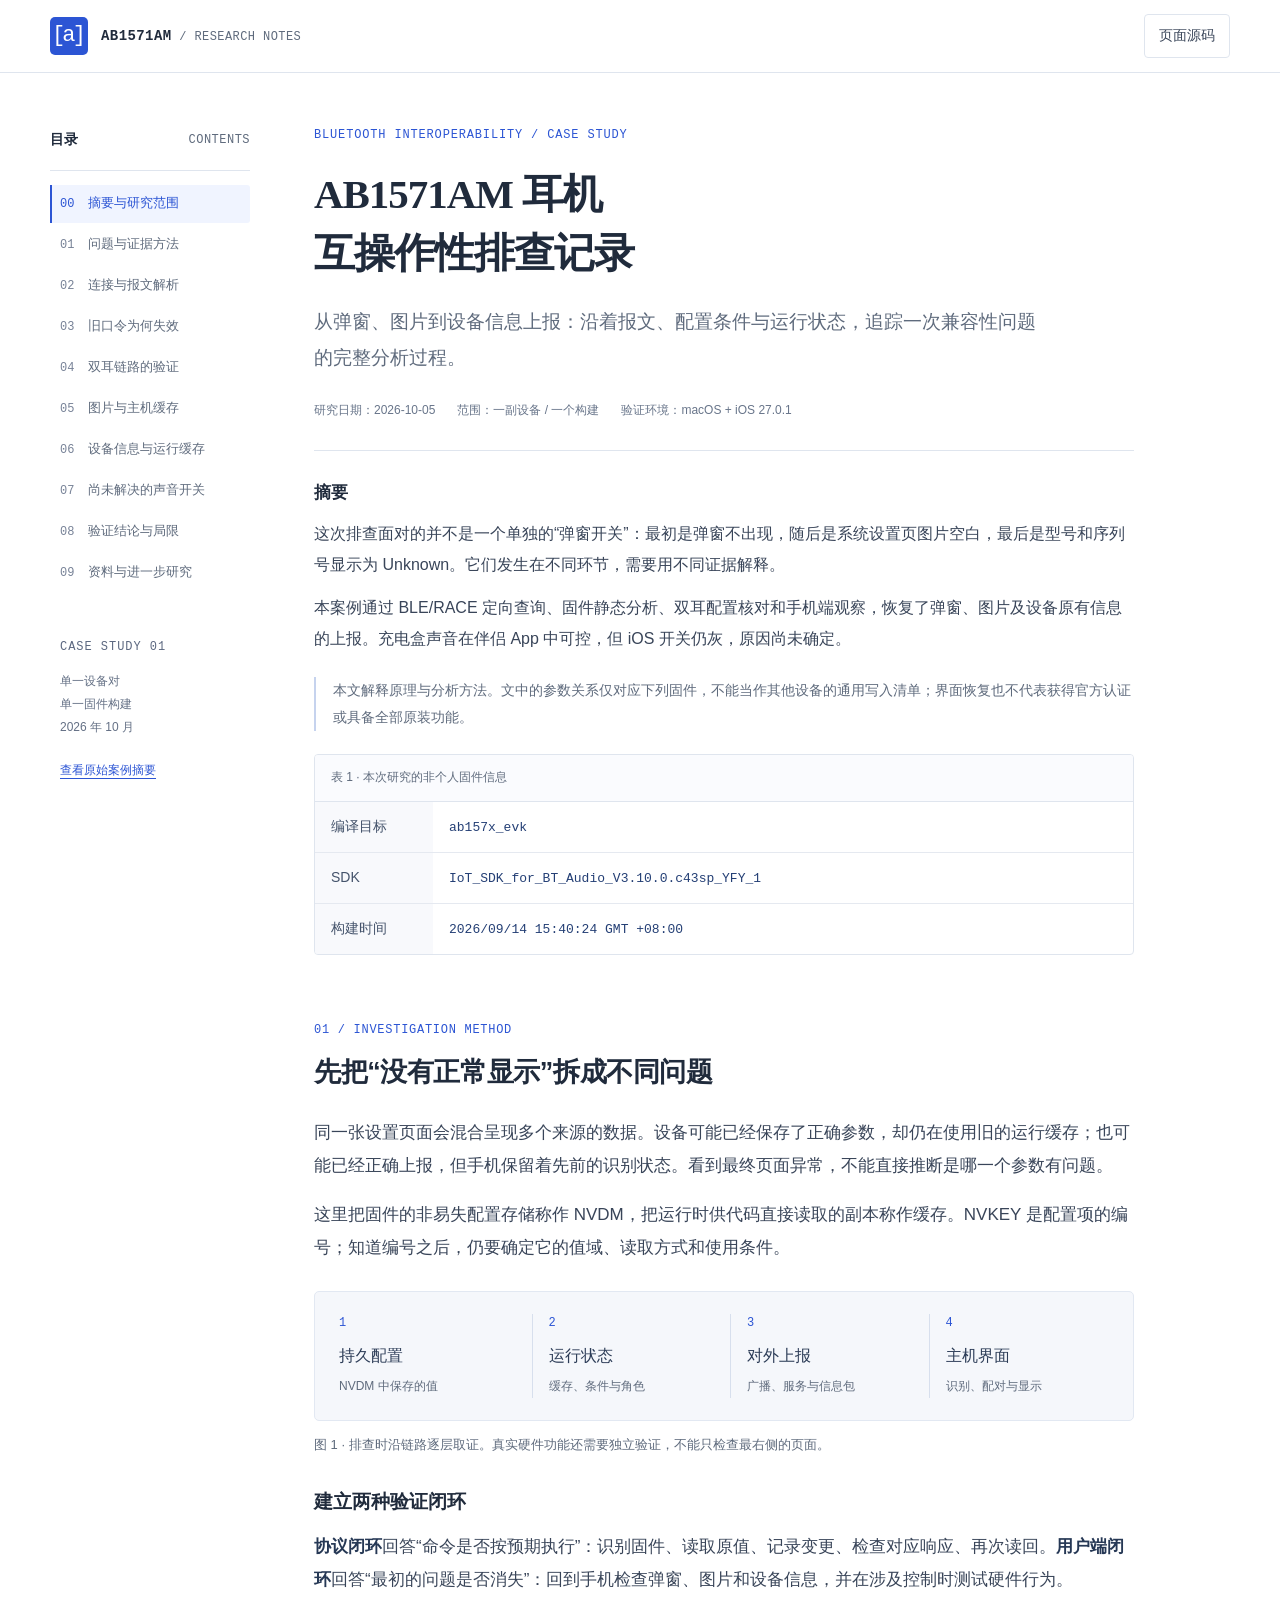
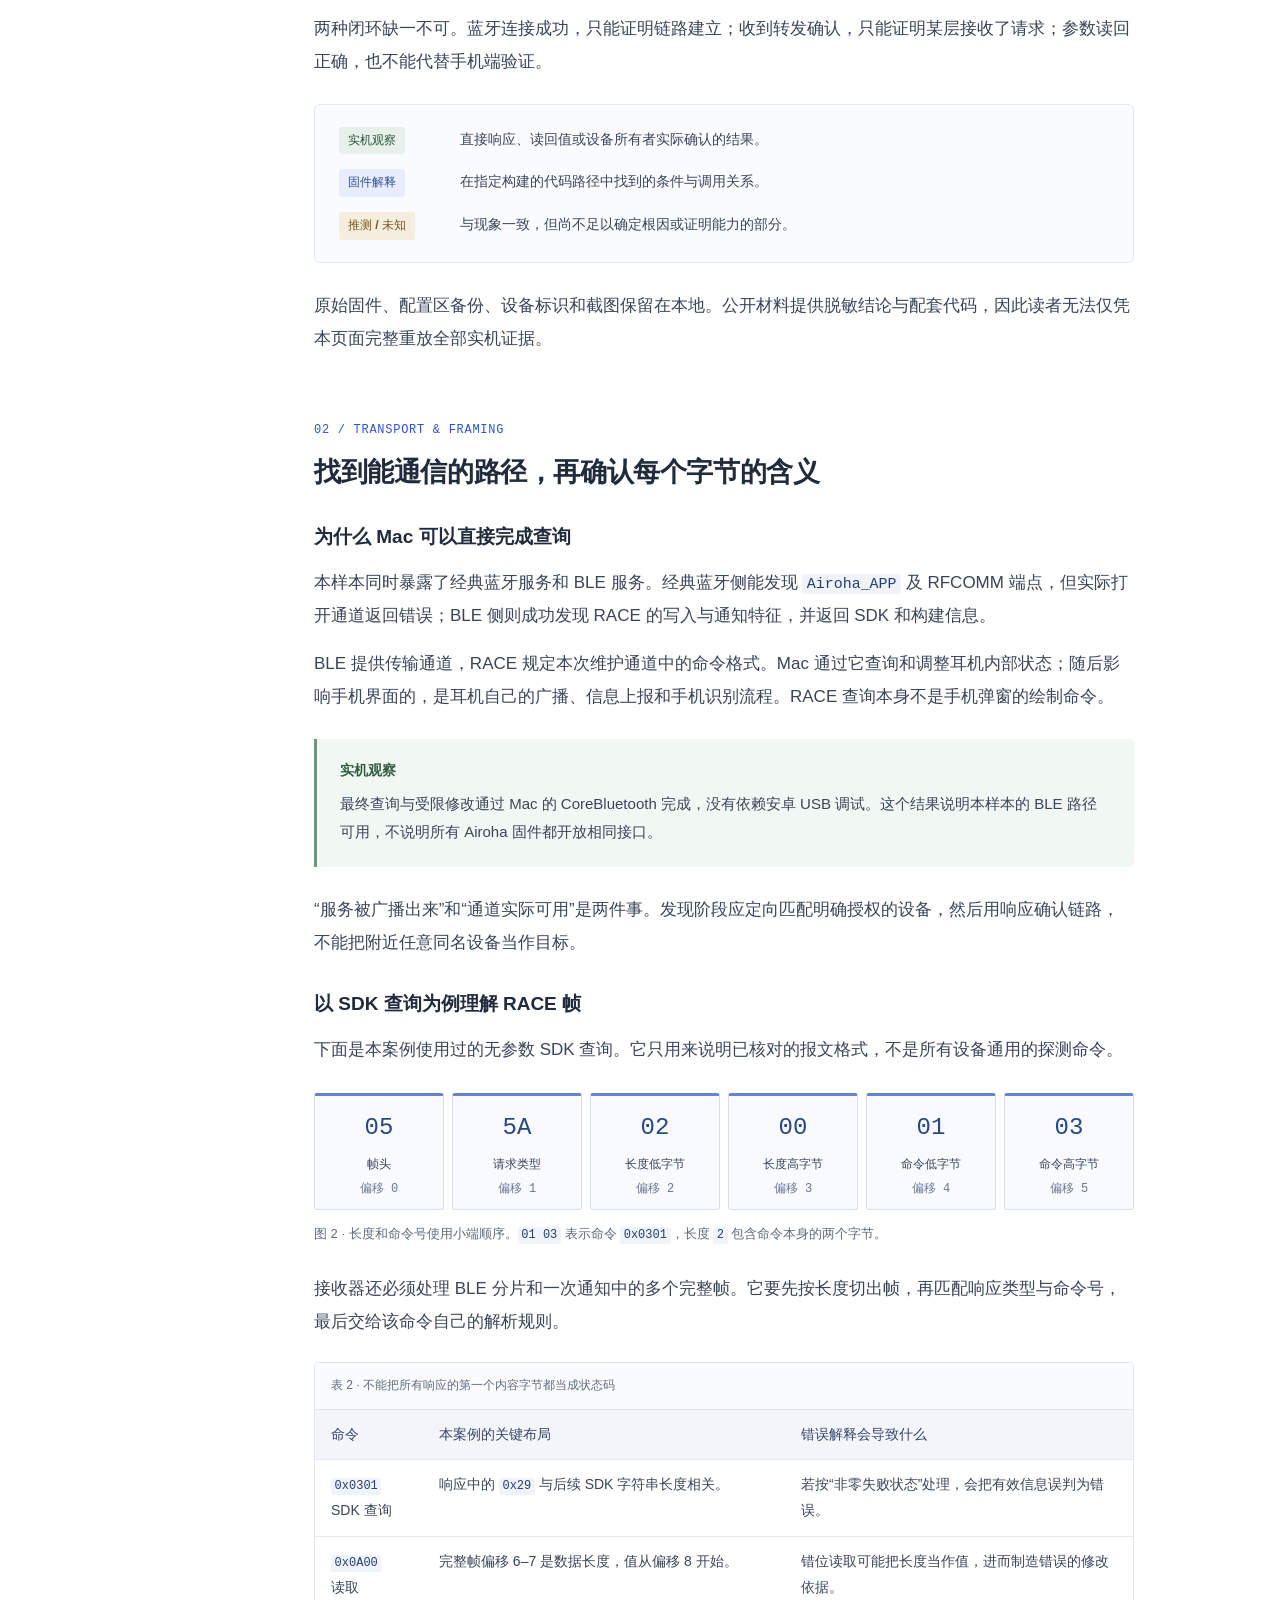
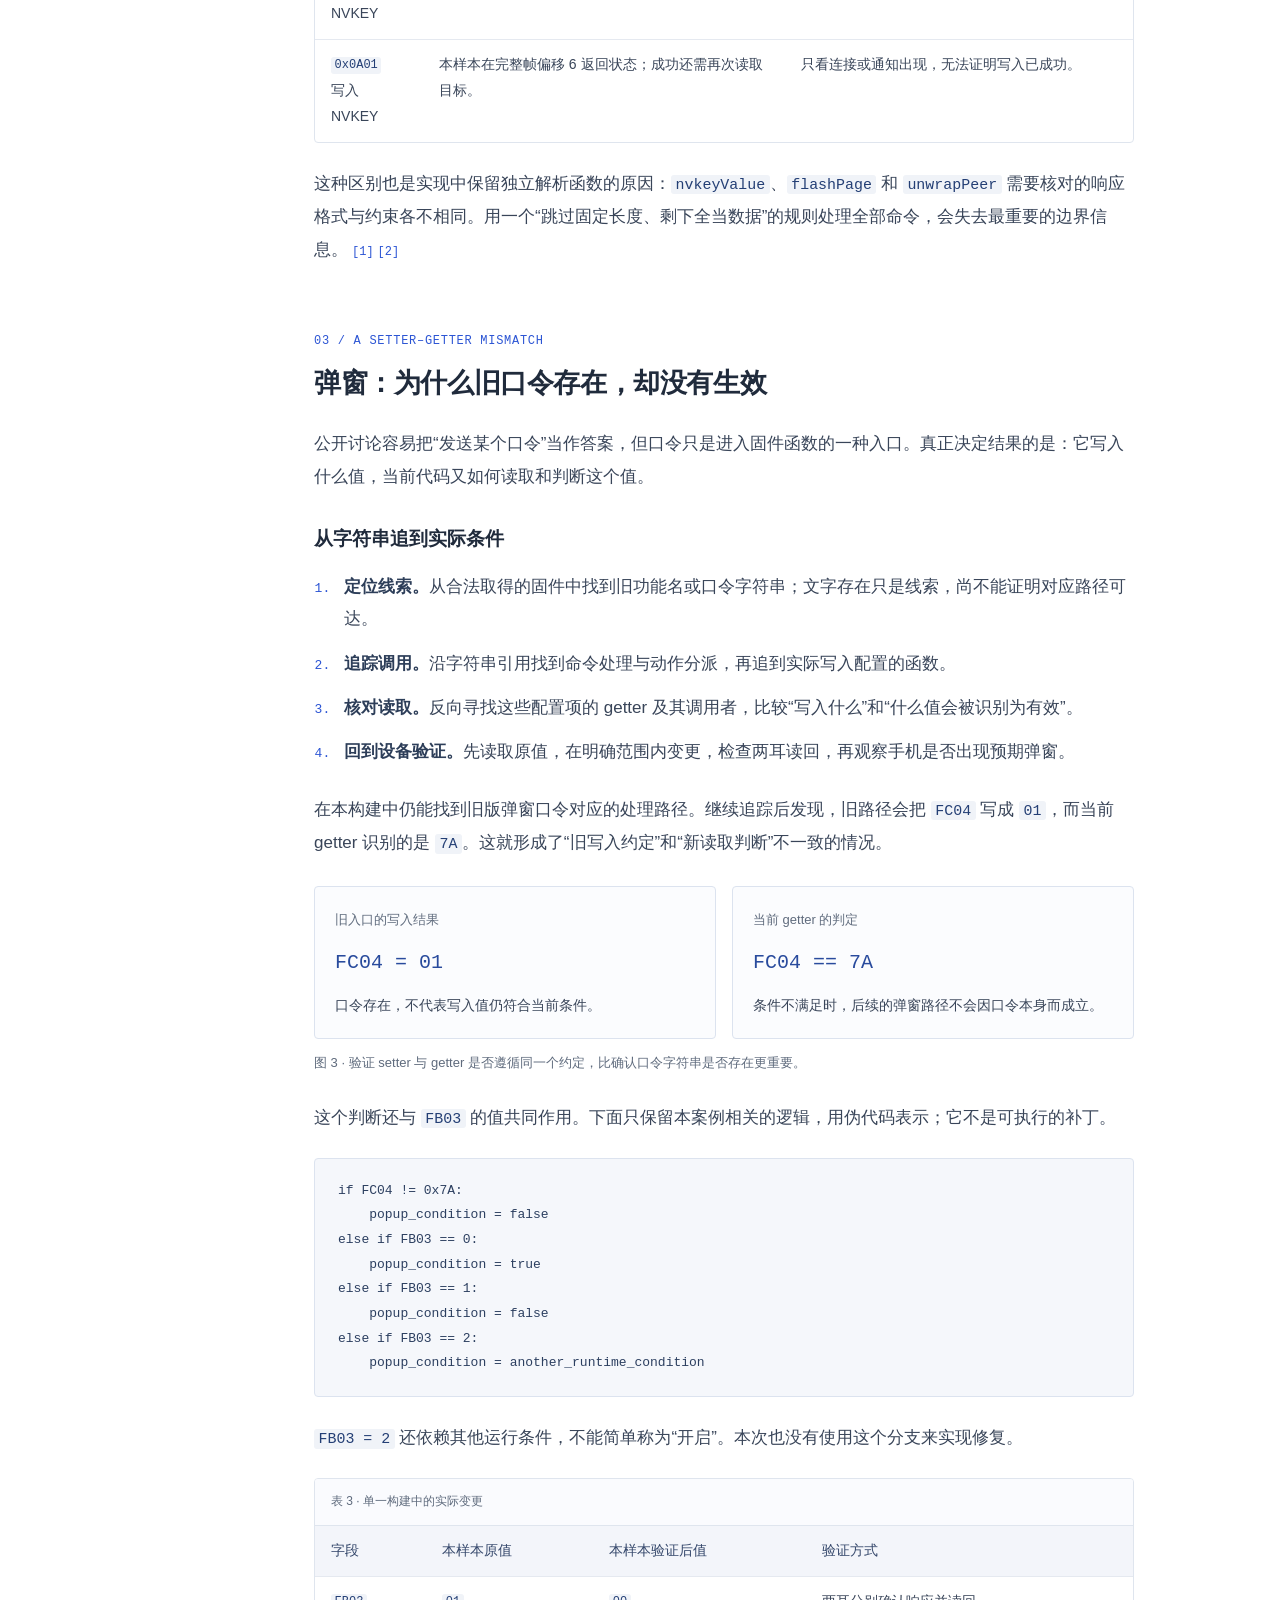
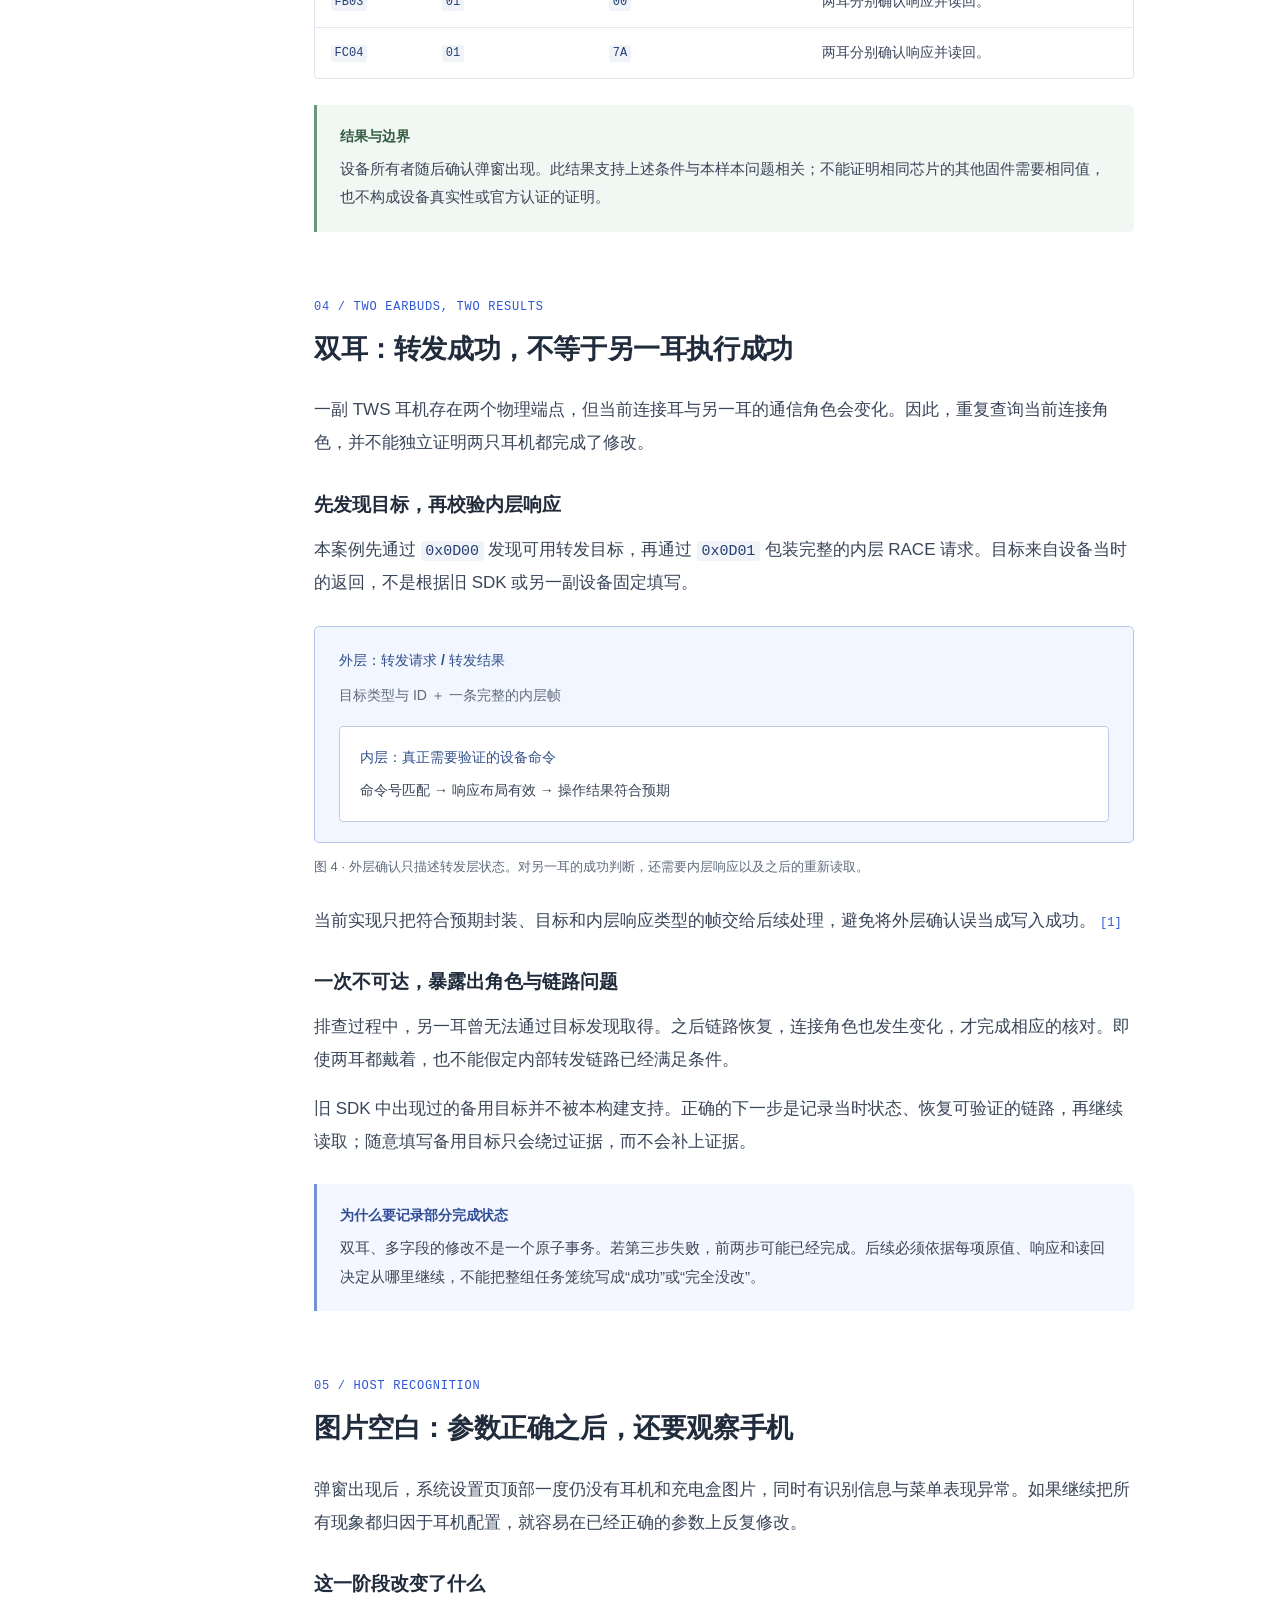
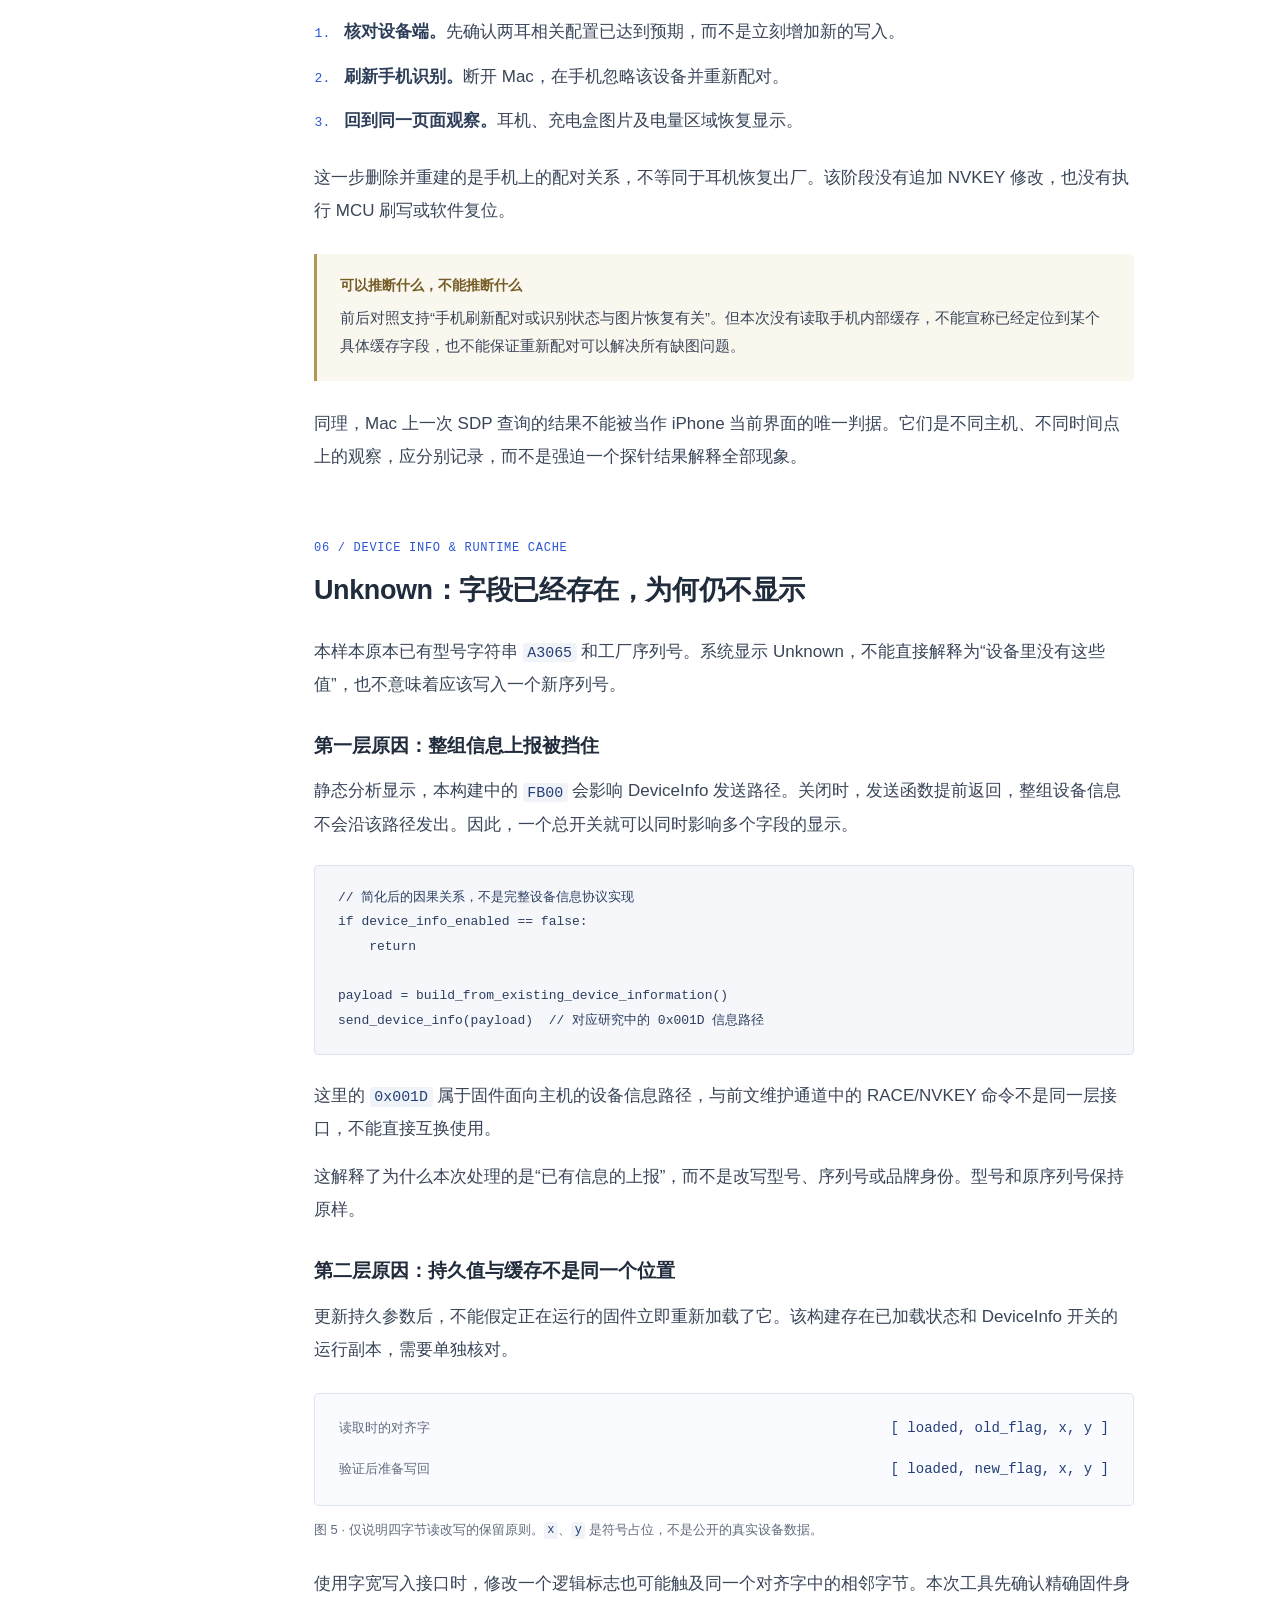
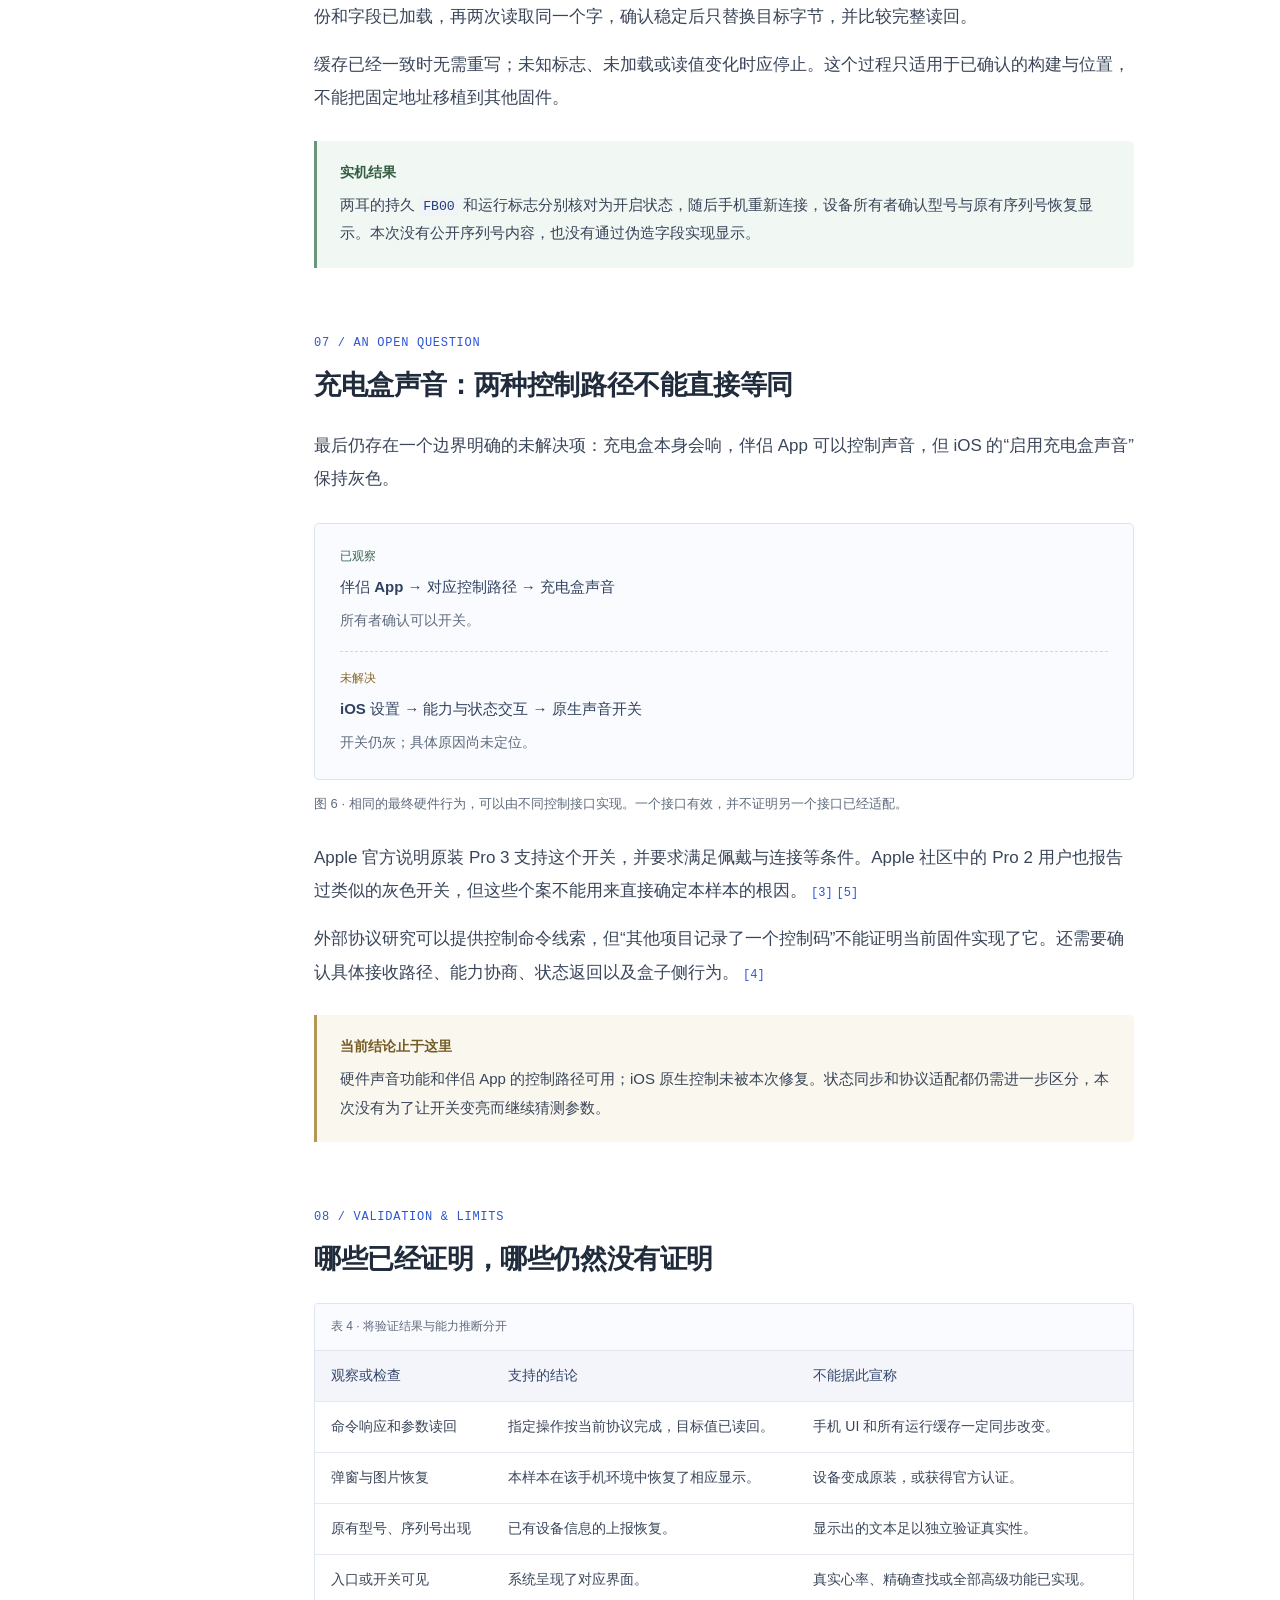
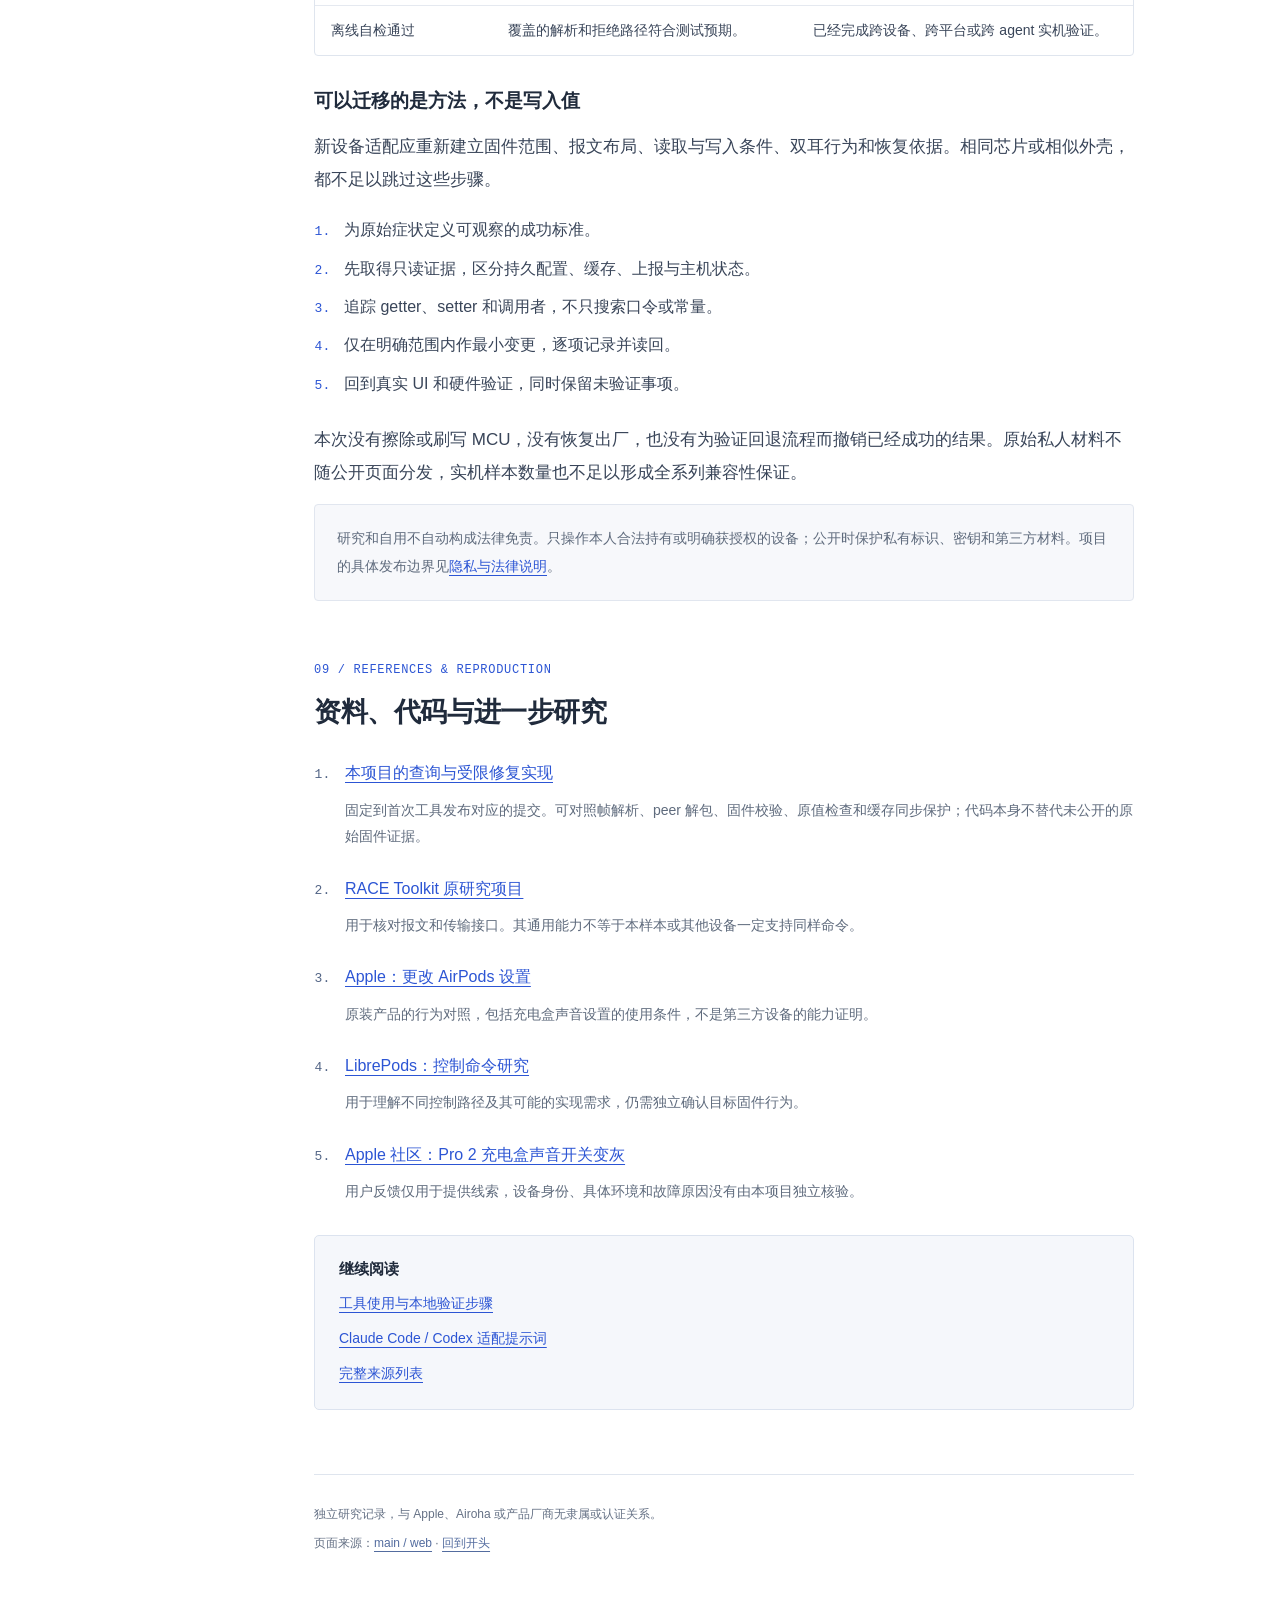
==== web/index.html @ fea67327 "chore: consolidate Pages in main web directory" ====
<!doctype html>
<html lang="zh-CN">
<head>
  <meta charset="utf-8">
  <meta name="viewport" content="width=device-width, initial-scale=1">
  <meta name="theme-color" content="#ffffff">
  <meta name="description" content="AB1571AM 耳机互操作性排查记录：从 RACE 报文、配置条件和双耳转发，分析弹窗、图片与设备信息上报的因果关系。">
  <meta http-equiv="Content-Security-Policy" content="default-src 'self'; script-src 'self'; style-src 'self'; img-src 'self' data:; font-src 'self'; object-src 'none'; base-uri 'self'; form-action 'none'">
  <meta property="og:type" content="article">
  <meta property="og:title" content="AB1571AM 耳机互操作性排查记录">
  <meta property="og:description" content="一份以证据为中心的技术长文：问题如何拆分、假设如何验证，以及哪些结论仍然未知。">
  <meta property="og:url" content="https://jacksonsy.github.io/ab1571am-earbud-tools/">
  <link rel="canonical" href="https://jacksonsy.github.io/ab1571am-earbud-tools/">
  <link rel="icon" type="image/svg+xml" href="data:image/svg+xml,%3Csvg xmlns='http://www.w3.org/2000/svg' viewBox='0 0 64 64'%3E%3Crect width='64' height='64' rx='12' fill='%232c55d4'/%3E%3Cpath d='M23 17H15v30h8m18-30h8v30h-8M28 38l4-14 4 14m-7-5h6' fill='none' stroke='white' stroke-width='4' stroke-linecap='round'/%3E%3C/svg%3E">
  <link rel="stylesheet" href="site.css?v=main-web-1">
  <script src="site.js?v=main-web-1" defer></script>
  <title>AB1571AM · 耳机互操作性排查记录</title>
</head>
<body>
<a class="skip-link" href="#article">跳到正文</a>
<header class="masthead">
  <div class="page-shell masthead-inner">
    <a class="wordmark" href="#abstract"><span class="mark" aria-hidden="true">[a]</span><span>AB1571AM<span class="wordmark-note"> / RESEARCH NOTES</span></span></a>
    <a class="repository-link" href="https://github.com/JacksonsY/ab1571am-earbud-tools/tree/main/web">页面源码</a>
  </div>
  <div class="reading-progress" aria-hidden="true"><span id="reading-progress"></span></div>
</header>

<div class="page-shell document-layout">
  <aside class="sidebar" aria-label="文章目录">
    <div class="sidebar-inner">
      <div class="sidebar-heading">目录 <span>CONTENTS</span></div>
      <nav class="toc" aria-label="桌面文章目录">
        <a href="#abstract" aria-current="location"><span>00</span>摘要与研究范围</a>
        <a href="#method"><span>01</span>问题与证据方法</a>
        <a href="#transport"><span>02</span>连接与报文解析</a>
        <a href="#popup"><span>03</span>旧口令为何失效</a>
        <a href="#peer"><span>04</span>双耳链路的验证</a>
        <a href="#artwork"><span>05</span>图片与主机缓存</a>
        <a href="#device-info"><span>06</span>设备信息与运行缓存</a>
        <a href="#case-sound"><span>07</span>尚未解决的声音开关</a>
        <a href="#conclusions"><span>08</span>验证结论与局限</a>
        <a href="#references"><span>09</span>资料与进一步研究</a>
      </nav>
      <div class="sidebar-note"><span>CASE STUDY 01</span><p>单一设备对<br>单一固件构建<br>2026 年 10 月</p></div>
      <a class="sidebar-source" href="https://github.com/JacksonsY/ab1571am-earbud-tools/blob/main/docs/CASE_STUDY.md">查看原始案例摘要</a>
    </div>
  </aside>

  <main id="article" class="paper">
    <details class="mobile-contents">
      <summary>文章目录 <span>10 个章节</span></summary>
      <nav class="toc" aria-label="手机文章目录">
        <a href="#abstract"><span>00</span>摘要与研究范围</a><a href="#method"><span>01</span>问题与证据方法</a>
        <a href="#transport"><span>02</span>连接与报文解析</a><a href="#popup"><span>03</span>旧口令为何失效</a>
        <a href="#peer"><span>04</span>双耳链路的验证</a><a href="#artwork"><span>05</span>图片与主机缓存</a>
        <a href="#device-info"><span>06</span>设备信息与运行缓存</a><a href="#case-sound"><span>07</span>尚未解决的声音开关</a>
        <a href="#conclusions"><span>08</span>验证结论与局限</a><a href="#references"><span>09</span>资料与进一步研究</a>
      </nav>
    </details>

    <article>
      <header id="abstract" class="article-header">
        <p class="article-category">BLUETOOTH INTEROPERABILITY / CASE STUDY</p>
        <h1>AB1571AM 耳机<br>互操作性排查记录</h1>
        <p class="article-deck">从弹窗、图片到设备信息上报：沿着报文、配置条件与运行状态，追踪一次兼容性问题的完整分析过程。</p>
        <div class="article-meta"><span>研究日期：2026-10-05</span><span>范围：一副设备 / 一个构建</span><span>验证环境：macOS + iOS 27.0.1</span></div>
        <div class="abstract">
          <h2>摘要</h2>
          <p>这次排查面对的并不是一个单独的“弹窗开关”：最初是弹窗不出现，随后是系统设置页图片空白，最后是型号和序列号显示为 Unknown。它们发生在不同环节，需要用不同证据解释。</p>
          <p>本案例通过 BLE/RACE 定向查询、固件静态分析、双耳配置核对和手机端观察，恢复了弹窗、图片及设备原有信息的上报。充电盒声音在伴侣 App 中可控，但 iOS 开关仍灰，原因尚未确定。</p>
          <p class="abstract-scope">本文解释原理与分析方法。文中的参数关系仅对应下列固件，不能当作其他设备的通用写入清单；界面恢复也不代表获得官方认证或具备全部原装功能。</p>
        </div>
        <div class="table-wrap profile-wrap">
          <table class="profile-table"><caption>表 1 · 本次研究的非个人固件信息</caption><tbody>
            <tr><th scope="row">编译目标</th><td><code>ab157x_evk</code></td></tr>
            <tr><th scope="row">SDK</th><td><code>IoT_SDK_for_BT_Audio_V3.10.0.c43sp_YFY_1</code></td></tr>
            <tr><th scope="row">构建时间</th><td><code>2026/09/14 15:40:24 GMT +08:00</code></td></tr>
          </tbody></table>
        </div>
      </header>

      <section id="method">
        <div class="section-label">01 / INVESTIGATION METHOD</div>
        <h2>先把“没有正常显示”拆成不同问题</h2>
        <p>同一张设置页面会混合呈现多个来源的数据。设备可能已经保存了正确参数，却仍在使用旧的运行缓存；也可能已经正确上报，但手机保留着先前的识别状态。看到最终页面异常，不能直接推断是哪一个参数有问题。</p>
        <p>这里把固件的非易失配置存储称作 NVDM，把运行时供代码直接读取的副本称作缓存。NVKEY 是配置项的编号；知道编号之后，仍要确定它的值域、读取方式和使用条件。</p>
        <figure class="figure">
          <div class="state-chain" aria-label="持久配置、运行状态、对外上报、主机界面四层关系">
            <div><span>1</span><strong>持久配置</strong><small>NVDM 中保存的值</small></div>
            <div><span>2</span><strong>运行状态</strong><small>缓存、条件与角色</small></div>
            <div><span>3</span><strong>对外上报</strong><small>广播、服务与信息包</small></div>
            <div><span>4</span><strong>主机界面</strong><small>识别、配对与显示</small></div>
          </div>
          <figcaption>图 1 · 排查时沿链路逐层取证。真实硬件功能还需要独立验证，不能只检查最右侧的页面。</figcaption>
        </figure>
        <h3>建立两种验证闭环</h3>
        <p><strong>协议闭环</strong>回答“命令是否按预期执行”：识别固件、读取原值、记录变更、检查对应响应、再次读回。<strong>用户端闭环</strong>回答“最初的问题是否消失”：回到手机检查弹窗、图片和设备信息，并在涉及控制时测试硬件行为。</p>
        <p>两种闭环缺一不可。蓝牙连接成功，只能证明链路建立；收到转发确认，只能证明某层接收了请求；参数读回正确，也不能代替手机端验证。</p>
        <div class="evidence-key" aria-label="本文的证据分类">
          <div><span class="evidence-label observed">实机观察</span><p>直接响应、读回值或设备所有者实际确认的结果。</p></div>
          <div><span class="evidence-label analyzed">固件解释</span><p>在指定构建的代码路径中找到的条件与调用关系。</p></div>
          <div><span class="evidence-label inferred">推测 / 未知</span><p>与现象一致，但尚不足以确定根因或证明能力的部分。</p></div>
        </div>
        <p>原始固件、配置区备份、设备标识和截图保留在本地。公开材料提供脱敏结论与配套代码，因此读者无法仅凭本页面完整重放全部实机证据。</p>
      </section>

      <section id="transport">
        <div class="section-label">02 / TRANSPORT & FRAMING</div>
        <h2>找到能通信的路径，再确认每个字节的含义</h2>
        <h3>为什么 Mac 可以直接完成查询</h3>
        <p>本样本同时暴露了经典蓝牙服务和 BLE 服务。经典蓝牙侧能发现 <code>Airoha_APP</code> 及 RFCOMM 端点，但实际打开通道返回错误；BLE 侧则成功发现 RACE 的写入与通知特征，并返回 SDK 和构建信息。</p>
        <p>BLE 提供传输通道，RACE 规定本次维护通道中的命令格式。Mac 通过它查询和调整耳机内部状态；随后影响手机界面的，是耳机自己的广播、信息上报和手机识别流程。RACE 查询本身不是手机弹窗的绘制命令。</p>
        <div class="callout observed"><strong>实机观察</strong><p>最终查询与受限修改通过 Mac 的 CoreBluetooth 完成，没有依赖安卓 USB 调试。这个结果说明本样本的 BLE 路径可用，不说明所有 Airoha 固件都开放相同接口。</p></div>
        <p>“服务被广播出来”和“通道实际可用”是两件事。发现阶段应定向匹配明确授权的设备，然后用响应确认链路，不能把附近任意同名设备当作目标。</p>
        <h3>以 SDK 查询为例理解 RACE 帧</h3>
        <p>下面是本案例使用过的无参数 SDK 查询。它只用来说明已核对的报文格式，不是所有设备通用的探测命令。</p>
        <figure class="figure">
          <ol class="packet-bytes" aria-label="六字节 SDK 查询示例">
            <li><code>05</code><span>帧头</span><small>偏移 0</small></li><li><code>5A</code><span>请求类型</span><small>偏移 1</small></li>
            <li><code>02</code><span>长度低字节</span><small>偏移 2</small></li><li><code>00</code><span>长度高字节</span><small>偏移 3</small></li>
            <li><code>01</code><span>命令低字节</span><small>偏移 4</small></li><li><code>03</code><span>命令高字节</span><small>偏移 5</small></li>
          </ol>
          <figcaption>图 2 · 长度和命令号使用小端顺序。<code>01 03</code> 表示命令 <code>0x0301</code>，长度 <code>2</code> 包含命令本身的两个字节。</figcaption>
        </figure>
        <p>接收器还必须处理 BLE 分片和一次通知中的多个完整帧。它要先按长度切出帧，再匹配响应类型与命令号，最后交给该命令自己的解析规则。</p>
        <div class="table-wrap" tabindex="0" role="region" aria-label="各命令响应布局对照">
          <table><caption>表 2 · 不能把所有响应的第一个内容字节都当成状态码</caption><thead><tr><th>命令</th><th>本案例的关键布局</th><th>错误解释会导致什么</th></tr></thead><tbody>
            <tr><td><code>0x0301</code><br>SDK 查询</td><td>响应中的 <code>0x29</code> 与后续 SDK 字符串长度相关。</td><td>若按“非零失败状态”处理，会把有效信息误判为错误。</td></tr>
            <tr><td><code>0x0A00</code><br>读取 NVKEY</td><td>完整帧偏移 6–7 是数据长度，值从偏移 8 开始。</td><td>错位读取可能把长度当作值，进而制造错误的修改依据。</td></tr>
            <tr><td><code>0x0A01</code><br>写入 NVKEY</td><td>本样本在完整帧偏移 6 返回状态；成功还需再次读取目标。</td><td>只看连接或通知出现，无法证明写入已成功。</td></tr>
          </tbody></table>
        </div>
        <p class="table-hint">表格较宽，窄屏可以左右滑动查看。</p>
        <p>这种区别也是实现中保留独立解析函数的原因：<code>nvkeyValue</code>、<code>flashPage</code> 和 <code>unwrapPeer</code> 需要核对的响应格式与约束各不相同。用一个“跳过固定长度、剩下全当数据”的规则处理全部命令，会失去最重要的边界信息。<a class="reference" href="#ref-code">[1]</a><a class="reference" href="#ref-race">[2]</a></p>
      </section>

      <section id="popup">
        <div class="section-label">03 / A SETTER–GETTER MISMATCH</div>
        <h2>弹窗：为什么旧口令存在，却没有生效</h2>
        <p>公开讨论容易把“发送某个口令”当作答案，但口令只是进入固件函数的一种入口。真正决定结果的是：它写入什么值，当前代码又如何读取和判断这个值。</p>
        <h3>从字符串追到实际条件</h3>
        <ol class="process-list"><li><strong>定位线索。</strong>从合法取得的固件中找到旧功能名或口令字符串；文字存在只是线索，尚不能证明对应路径可达。</li><li><strong>追踪调用。</strong>沿字符串引用找到命令处理与动作分派，再追到实际写入配置的函数。</li><li><strong>核对读取。</strong>反向寻找这些配置项的 getter 及其调用者，比较“写入什么”和“什么值会被识别为有效”。</li><li><strong>回到设备验证。</strong>先读取原值，在明确范围内变更，检查两耳读回，再观察手机是否出现预期弹窗。</li></ol>
        <p>在本构建中仍能找到旧版弹窗口令对应的处理路径。继续追踪后发现，旧路径会把 <code>FC04</code> 写成 <code>01</code>，而当前 getter 识别的是 <code>7A</code>。这就形成了“旧写入约定”和“新读取判断”不一致的情况。</p>
        <figure class="figure">
          <div class="comparison-flow"><div><span>旧入口的写入结果</span><code>FC04 = 01</code><p>口令存在，不代表写入值仍符合当前条件。</p></div><div><span>当前 getter 的判定</span><code>FC04 == 7A</code><p>条件不满足时，后续的弹窗路径不会因口令本身而成立。</p></div></div>
          <figcaption>图 3 · 验证 setter 与 getter 是否遵循同一个约定，比确认口令字符串是否存在更重要。</figcaption>
        </figure>
        <p>这个判断还与 <code>FB03</code> 的值共同作用。下面只保留本案例相关的逻辑，用伪代码表示；它不是可执行的补丁。</p>
        <pre class="code-block" tabindex="0" role="region" aria-label="弹窗条件的简化伪代码"><code>if FC04 != 0x7A:
    popup_condition = false
else if FB03 == 0:
    popup_condition = true
else if FB03 == 1:
    popup_condition = false
else if FB03 == 2:
    popup_condition = another_runtime_condition</code></pre>
        <p><code>FB03 = 2</code> 还依赖其他运行条件，不能简单称为“开启”。本次也没有使用这个分支来实现修复。</p>
        <div class="table-wrap" tabindex="0" role="region" aria-label="弹窗参数前后对照">
          <table><caption>表 3 · 单一构建中的实际变更</caption><thead><tr><th>字段</th><th>本样本原值</th><th>本样本验证后值</th><th>验证方式</th></tr></thead><tbody>
            <tr><td><code>FB03</code></td><td><code>01</code></td><td><code>00</code></td><td>两耳分别确认响应并读回。</td></tr>
            <tr><td><code>FC04</code></td><td><code>01</code></td><td><code>7A</code></td><td>两耳分别确认响应并读回。</td></tr>
          </tbody></table>
        </div>
        <p class="table-hint">表格较宽，窄屏可以左右滑动查看。</p>
        <div class="callout observed"><strong>结果与边界</strong><p>设备所有者随后确认弹窗出现。此结果支持上述条件与本样本问题相关；不能证明相同芯片的其他固件需要相同值，也不构成设备真实性或官方认证的证明。</p></div>
      </section>

      <section id="peer">
        <div class="section-label">04 / TWO EARBUDS, TWO RESULTS</div>
        <h2>双耳：转发成功，不等于另一耳执行成功</h2>
        <p>一副 TWS 耳机存在两个物理端点，但当前连接耳与另一耳的通信角色会变化。因此，重复查询当前连接角色，并不能独立证明两只耳机都完成了修改。</p>
        <h3>先发现目标，再校验内层响应</h3>
        <p>本案例先通过 <code>0x0D00</code> 发现可用转发目标，再通过 <code>0x0D01</code> 包装完整的内层 RACE 请求。目标来自设备当时的返回，不是根据旧 SDK 或另一副设备固定填写。</p>
        <figure class="figure">
          <div class="relay-envelope"><div class="envelope-label">外层：转发请求 / 转发结果</div><p>目标类型与 ID ＋ 一条完整的内层帧</p><div class="inner-envelope"><div class="envelope-label">内层：真正需要验证的设备命令</div><p>命令号匹配 → 响应布局有效 → 操作结果符合预期</p></div></div>
          <figcaption>图 4 · 外层确认只描述转发层状态。对另一耳的成功判断，还需要内层响应以及之后的重新读取。</figcaption>
        </figure>
        <p>当前实现只把符合预期封装、目标和内层响应类型的帧交给后续处理，避免将外层确认误当成写入成功。<a class="reference" href="#ref-code">[1]</a></p>
        <h3>一次不可达，暴露出角色与链路问题</h3>
        <p>排查过程中，另一耳曾无法通过目标发现取得。之后链路恢复，连接角色也发生变化，才完成相应的核对。即使两耳都戴着，也不能假定内部转发链路已经满足条件。</p>
        <p>旧 SDK 中出现过的备用目标并不被本构建支持。正确的下一步是记录当时状态、恢复可验证的链路，再继续读取；随意填写备用目标只会绕过证据，而不会补上证据。</p>
        <div class="callout analyzed"><strong>为什么要记录部分完成状态</strong><p>双耳、多字段的修改不是一个原子事务。若第三步失败，前两步可能已经完成。后续必须依据每项原值、响应和读回决定从哪里继续，不能把整组任务笼统写成“成功”或“完全没改”。</p></div>
      </section>

      <section id="artwork">
        <div class="section-label">05 / HOST RECOGNITION</div>
        <h2>图片空白：参数正确之后，还要观察手机</h2>
        <p>弹窗出现后，系统设置页顶部一度仍没有耳机和充电盒图片，同时有识别信息与菜单表现异常。如果继续把所有现象都归因于耳机配置，就容易在已经正确的参数上反复修改。</p>
        <h3>这一阶段改变了什么</h3>
        <ol class="process-list"><li><strong>核对设备端。</strong>先确认两耳相关配置已达到预期，而不是立刻增加新的写入。</li><li><strong>刷新手机识别。</strong>断开 Mac，在手机忽略该设备并重新配对。</li><li><strong>回到同一页面观察。</strong>耳机、充电盒图片及电量区域恢复显示。</li></ol>
        <p>这一步删除并重建的是手机上的配对关系，不等同于耳机恢复出厂。该阶段没有追加 NVKEY 修改，也没有执行 MCU 刷写或软件复位。</p>
        <div class="callout inferred"><strong>可以推断什么，不能推断什么</strong><p>前后对照支持“手机刷新配对或识别状态与图片恢复有关”。但本次没有读取手机内部缓存，不能宣称已经定位到某个具体缓存字段，也不能保证重新配对可以解决所有缺图问题。</p></div>
        <p>同理，Mac 上一次 SDP 查询的结果不能被当作 iPhone 当前界面的唯一判据。它们是不同主机、不同时间点上的观察，应分别记录，而不是强迫一个探针结果解释全部现象。</p>
      </section>

      <section id="device-info">
        <div class="section-label">06 / DEVICE INFO & RUNTIME CACHE</div>
        <h2>Unknown：字段已经存在，为何仍不显示</h2>
        <p>本样本原本已有型号字符串 <code>A3065</code> 和工厂序列号。系统显示 Unknown，不能直接解释为“设备里没有这些值”，也不意味着应该写入一个新序列号。</p>
        <h3>第一层原因：整组信息上报被挡住</h3>
        <p>静态分析显示，本构建中的 <code>FB00</code> 会影响 DeviceInfo 发送路径。关闭时，发送函数提前返回，整组设备信息不会沿该路径发出。因此，一个总开关就可以同时影响多个字段的显示。</p>
        <pre class="code-block" tabindex="0" role="region" aria-label="设备信息上报的简化伪代码"><code>// 简化后的因果关系，不是完整设备信息协议实现
if device_info_enabled == false:
    return

payload = build_from_existing_device_information()
send_device_info(payload)  // 对应研究中的 0x001D 信息路径</code></pre>
        <p>这里的 <code>0x001D</code> 属于固件面向主机的设备信息路径，与前文维护通道中的 RACE/NVKEY 命令不是同一层接口，不能直接互换使用。</p>
        <p>这解释了为什么本次处理的是“已有信息的上报”，而不是改写型号、序列号或品牌身份。型号和原序列号保持原样。</p>
        <h3>第二层原因：持久值与缓存不是同一个位置</h3>
        <p>更新持久参数后，不能假定正在运行的固件立即重新加载了它。该构建存在已加载状态和 DeviceInfo 开关的运行副本，需要单独核对。</p>
        <figure class="figure">
          <div class="cache-word"><div><span>读取时的对齐字</span><code>[ loaded, old_flag, x, y ]</code></div><div><span>验证后准备写回</span><code>[ loaded, new_flag, x, y ]</code></div></div>
          <figcaption>图 5 · 仅说明四字节读改写的保留原则。<code>x</code>、<code>y</code> 是符号占位，不是公开的真实设备数据。</figcaption>
        </figure>
        <p>使用字宽写入接口时，修改一个逻辑标志也可能触及同一个对齐字中的相邻字节。本次工具先确认精确固件身份和字段已加载，再两次读取同一个字，确认稳定后只替换目标字节，并比较完整读回。</p>
        <p>缓存已经一致时无需重写；未知标志、未加载或读值变化时应停止。这个过程只适用于已确认的构建与位置，不能把固定地址移植到其他固件。</p>
        <div class="callout observed"><strong>实机结果</strong><p>两耳的持久 <code>FB00</code> 和运行标志分别核对为开启状态，随后手机重新连接，设备所有者确认型号与原有序列号恢复显示。本次没有公开序列号内容，也没有通过伪造字段实现显示。</p></div>
      </section>

      <section id="case-sound">
        <div class="section-label">07 / AN OPEN QUESTION</div>
        <h2>充电盒声音：两种控制路径不能直接等同</h2>
        <p>最后仍存在一个边界明确的未解决项：充电盒本身会响，伴侣 App 可以控制声音，但 iOS 的“启用充电盒声音”保持灰色。</p>
        <figure class="figure">
          <div class="control-path"><div><span class="path-label">已观察</span><strong>伴侣 App → 对应控制路径 → 充电盒声音</strong><p>所有者确认可以开关。</p></div><div><span class="path-label pending">未解决</span><strong>iOS 设置 → 能力与状态交互 → 原生声音开关</strong><p>开关仍灰；具体原因尚未定位。</p></div></div>
          <figcaption>图 6 · 相同的最终硬件行为，可以由不同控制接口实现。一个接口有效，并不证明另一个接口已经适配。</figcaption>
        </figure>
        <p>Apple 官方说明原装 Pro 3 支持这个开关，并要求满足佩戴与连接等条件。Apple 社区中的 Pro 2 用户也报告过类似的灰色开关，但这些个案不能用来直接确定本样本的根因。<a class="reference" href="#ref-apple">[3]</a><a class="reference" href="#ref-community">[5]</a></p>
        <p>外部协议研究可以提供控制命令线索，但“其他项目记录了一个控制码”不能证明当前固件实现了它。还需要确认具体接收路径、能力协商、状态返回以及盒子侧行为。<a class="reference" href="#ref-aap">[4]</a></p>
        <div class="callout inferred"><strong>当前结论止于这里</strong><p>硬件声音功能和伴侣 App 的控制路径可用；iOS 原生控制未被本次修复。状态同步和协议适配都仍需进一步区分，本次没有为了让开关变亮而继续猜测参数。</p></div>
      </section>

      <section id="conclusions">
        <div class="section-label">08 / VALIDATION & LIMITS</div>
        <h2>哪些已经证明，哪些仍然没有证明</h2>
        <div class="table-wrap" tabindex="0" role="region" aria-label="验证结论与局限">
          <table><caption>表 4 · 将验证结果与能力推断分开</caption><thead><tr><th>观察或检查</th><th>支持的结论</th><th>不能据此宣称</th></tr></thead><tbody>
            <tr><td>命令响应和参数读回</td><td>指定操作按当前协议完成，目标值已读回。</td><td>手机 UI 和所有运行缓存一定同步改变。</td></tr>
            <tr><td>弹窗与图片恢复</td><td>本样本在该手机环境中恢复了相应显示。</td><td>设备变成原装，或获得官方认证。</td></tr>
            <tr><td>原有型号、序列号出现</td><td>已有设备信息的上报恢复。</td><td>显示出的文本足以独立验证真实性。</td></tr>
            <tr><td>入口或开关可见</td><td>系统呈现了对应界面。</td><td>真实心率、精确查找或全部高级功能已实现。</td></tr>
            <tr><td>离线自检通过</td><td>覆盖的解析和拒绝路径符合测试预期。</td><td>已经完成跨设备、跨平台或跨 agent 实机验证。</td></tr>
          </tbody></table>
        </div>
        <p class="table-hint">表格较宽，窄屏可以左右滑动查看。</p>
        <h3>可以迁移的是方法，不是写入值</h3>
        <p>新设备适配应重新建立固件范围、报文布局、读取与写入条件、双耳行为和恢复依据。相同芯片或相似外壳，都不足以跳过这些步骤。</p>
        <ol class="process-list compact"><li>为原始症状定义可观察的成功标准。</li><li>先取得只读证据，区分持久配置、缓存、上报与主机状态。</li><li>追踪 getter、setter 和调用者，不只搜索口令或常量。</li><li>仅在明确范围内作最小变更，逐项记录并读回。</li><li>回到真实 UI 和硬件验证，同时保留未验证事项。</li></ol>
        <p>本次没有擦除或刷写 MCU，没有恢复出厂，也没有为验证回退流程而撤销已经成功的结果。原始私人材料不随公开页面分发，实机样本数量也不足以形成全系列兼容性保证。</p>
        <p class="legal-note">研究和自用不自动构成法律免责。只操作本人合法持有或明确获授权的设备；公开时保护私有标识、密钥和第三方材料。项目的具体发布边界见<a href="https://github.com/JacksonsY/ab1571am-earbud-tools/blob/main/docs/PUBLICATION_AND_LEGAL.md">隐私与法律说明</a>。</p>
      </section>

      <section id="references">
        <div class="section-label">09 / REFERENCES & REPRODUCTION</div>
        <h2>资料、代码与进一步研究</h2>
        <ol class="reference-list">
          <li id="ref-code"><a href="https://github.com/JacksonsY/ab1571am-earbud-tools/blob/b09c2c2d44bdf6b63dfb7691da0ac48a5d8867ad/tools/inspect-earbud.swift">本项目的查询与受限修复实现</a><p>固定到首次工具发布对应的提交。可对照帧解析、peer 解包、固件校验、原值检查和缓存同步保护；代码本身不替代未公开的原始固件证据。</p></li>
          <li id="ref-race"><a href="https://github.com/auracast-research/race-toolkit">RACE Toolkit 原研究项目</a><p>用于核对报文和传输接口。其通用能力不等于本样本或其他设备一定支持同样命令。</p></li>
          <li id="ref-apple"><a href="https://support.apple.com/zh-cn/guide/airpods/dev57e5b7e58/27/web/27">Apple：更改 AirPods 设置</a><p>原装产品的行为对照，包括充电盒声音设置的使用条件，不是第三方设备的能力证明。</p></li>
          <li id="ref-aap"><a href="https://github.com/kavishdevar/librepods/blob/main/docs/control_commands.md">LibrePods：控制命令研究</a><p>用于理解不同控制路径及其可能的实现需求，仍需独立确认目标固件行为。</p></li>
          <li id="ref-community"><a href="https://discussions.apple.com/thread/255208727">Apple 社区：Pro 2 充电盒声音开关变灰</a><p>用户反馈仅用于提供线索，设备身份、具体环境和故障原因没有由本项目独立核验。</p></li>
        </ol>
        <div class="further-reading"><h3>继续阅读</h3><a href="https://github.com/JacksonsY/ab1571am-earbud-tools/blob/main/docs/TOOLS.md">工具使用与本地验证步骤</a><a id="agent-prompts" href="https://github.com/JacksonsY/ab1571am-earbud-tools/blob/main/prompts/README.md">Claude Code / Codex 适配提示词</a><a href="https://github.com/JacksonsY/ab1571am-earbud-tools/blob/main/docs/SOURCES.md">完整来源列表</a></div>
      </section>
    </article>

    <footer class="article-footer"><p>独立研究记录，与 Apple、Airoha 或产品厂商无隶属或认证关系。</p><p>页面来源：<a href="https://github.com/JacksonsY/ab1571am-earbud-tools/tree/main/web">main / web</a> · <a href="#abstract">回到开头</a></p></footer>
  </main>
</div>
</body>
</html>
---- web/site.css ----
@charset "UTF-8";
:root{color-scheme:light;--ink:#202b3c;--body:#394559;--muted:#5f6b7d;--blue:#2c55d4;--line:#dfe5ee;--soft:#f5f7fb;--mono:ui-monospace,"SFMono-Regular",Consolas,"Liberation Mono",monospace;--sans:-apple-system,BlinkMacSystemFont,"Segoe UI","PingFang SC","Hiragino Sans GB","Microsoft YaHei",sans-serif;--serif:Georgia,"Songti SC","Noto Serif CJK SC",serif}
*{box-sizing:border-box}html{scroll-behavior:smooth;scroll-padding-top:104px}body{margin:0;color:var(--body);background:#fff;font:400 17px/1.95 var(--sans);-webkit-font-smoothing:antialiased}a{color:var(--blue);text-underline-offset:4px;text-decoration-thickness:1px}a:hover{text-decoration-thickness:2px}a:focus-visible,summary:focus-visible,[tabindex]:focus-visible{outline:3px solid #ca680d;outline-offset:5px}::selection{background:#dbe5ff;color:#192c64}h1,h2,h3,p{margin:0}h1,h2,h3{color:var(--ink);line-height:1.45}code{font-family:var(--mono);font-size:.88em;background:#f0f3f8;border-radius:3px;padding:.12em .3em;color:#243f75;overflow-wrap:anywhere}.page-shell{width:min(1180px,calc(100% - 80px));margin-inline:auto}.skip-link{position:fixed;z-index:100;inset-block-start:10px;inset-inline-start:10px;padding:10px 18px;background:var(--blue);color:#fff;transform:translateY(-180%)}.skip-link:focus{transform:translateY(0)}
.masthead{position:sticky;inset-block-start:0;z-index:20;border-block-end:1px solid var(--line);background:rgba(255,255,255,.97);backdrop-filter:blur(12px)}.masthead-inner{height:72px;display:flex;align-items:center;justify-content:space-between;gap:24px}.wordmark{display:flex;align-items:center;gap:13px;min-height:44px;text-decoration:none;color:var(--ink);font:600 14px/1.5 var(--mono);letter-spacing:.03em}.mark{display:grid;place-content:center;width:38px;height:38px;background:var(--blue);color:#fff;border-radius:5px;font:500 22px/1 var(--mono);letter-spacing:-.13em;padding-inline-end:3px}.wordmark-note{color:var(--muted);font-size:12px;font-weight:400}.repository-link{font-size:14px;padding:7px 14px;border:1px solid var(--line);border-radius:4px;text-decoration:none;color:var(--body);min-height:42px;display:inline-flex;align-items:center}.repository-link:hover{background:var(--soft)}.reading-progress{position:absolute;inset-block-end:-1px;inset-inline:0;height:2px}.reading-progress span{display:block;width:0;height:100%;background:var(--blue)}
.document-layout{display:grid;grid-template-columns:200px minmax(0,1fr);gap:64px;align-items:start}.sidebar-inner{position:sticky;inset-block-start:112px;max-height:calc(100dvh - 140px);overflow-y:auto;padding-block:4px 20px}.sidebar{align-self:stretch;padding-block-start:49px}.sidebar-heading{font-size:14px;font-weight:600;color:var(--ink);display:flex;justify-content:space-between;align-items:center;padding-block-end:17px;border-block-end:1px solid var(--line)}.sidebar-heading span{font:400 12px var(--mono);letter-spacing:.04em;color:var(--muted)}.toc{display:flex;flex-direction:column;gap:3px;padding-block-start:14px}.toc a{display:flex;align-items:baseline;gap:10px;min-height:38px;padding:7px 8px;text-decoration:none;color:var(--muted);font-size:13px;line-height:1.65;border-inline-start:2px solid transparent;border-radius:0 3px 3px 0}.toc a span{font:400 12px/1.7 var(--mono);color:#778297;min-width:18px}.toc a:hover{background:var(--soft);color:var(--blue)}.toc a[aria-current=location]{border-inline-start-color:var(--blue);color:var(--blue);background:#f0f4ff;font-weight:550}.toc a[aria-current=location] span{color:var(--blue)}.sidebar-note{margin-block-start:36px;padding-inline-start:10px}.sidebar-note>span{font:500 12px/1.7 var(--mono);letter-spacing:.08em;color:#5c6880}.sidebar-note p{font-size:12px;line-height:1.9;margin-block-start:9px;color:#647085}.sidebar-source{display:inline-block;margin-block-start:20px;margin-inline-start:10px;font-size:12px}.paper{min-width:0;max-width:820px;padding-block-start:52px}.mobile-contents{display:none}
.article-category{font:500 12px/1.7 var(--mono);letter-spacing:.07em;color:var(--blue);margin-block-end:20px}h1{font-size:clamp(32px,3.2vw,45px);font-family:var(--serif);font-weight:650;letter-spacing:-.025em;line-height:1.42}.article-deck{font-size:19px;color:var(--muted);line-height:1.9;margin-block-start:22px;max-width:740px}.article-meta{display:flex;flex-wrap:wrap;gap:6px 22px;margin-block-start:23px;padding-block-end:28px;border-block-end:1px solid var(--line);font-size:12px;color:#68758a}.abstract{margin-block-start:30px}.abstract h2{font-size:17px;font-weight:600;margin-block-end:11px}.abstract p{font-size:16px;line-height:1.95;margin-block-start:12px}.abstract .abstract-scope{color:var(--muted);font-size:14px;border-inline-start:2px solid #c6d3ee;padding-inline-start:17px;margin-block-start:22px}.profile-wrap{margin-block:23px 0!important}.profile-table{min-width:0!important}.profile-table th{width:118px;background:#f8f9fc}.profile-table td code{background:none;padding:0;font-size:13px}
article>section{margin-block-start:66px;padding-block-start:0;scroll-margin-top:14px}article>section:last-child{margin-block-start:60px}.section-label{font:500 12px/1.6 var(--mono);letter-spacing:.06em;color:var(--blue);margin-block-end:13px}article>section>h2{font-size:27px;font-weight:650;letter-spacing:-.015em;margin-block-end:24px}article>section h3{font-size:19px;font-weight:650;margin-block:31px 14px}article>section>p{margin-block:15px;line-height:1.95}article>section>p strong{font-weight:600;color:#263855}.reference{font:500 12px var(--mono);margin-inline-start:4px;text-decoration:none}.figure{margin:27px 0 25px}.figure figcaption{font-size:13px;line-height:1.85;color:var(--muted);margin-block-start:12px}.figure figcaption code{font-size:12px}
.state-chain{display:grid;grid-template-columns:repeat(4,1fr);gap:12px;padding:22px 18px;background:var(--soft);border:1px solid #e2e8f2;border-radius:5px}.state-chain>div{position:relative;padding-inline:6px}.state-chain>div+div{border-inline-start:1px solid #d7dfed;padding-inline-start:16px}.state-chain span{display:block;font:500 12px/1.5 var(--mono);color:var(--blue);margin-block-end:8px}.state-chain strong{display:block;font-size:16px;font-weight:550;color:#2c3c57}.state-chain small{display:block;font-size:12px;color:var(--muted);line-height:1.8;margin-block-start:5px}.evidence-key{display:grid;gap:15px;margin-block:26px;padding:22px 24px;background:#fafbfe;border:1px solid #e2e8f2;border-radius:5px}.evidence-key>div{display:grid;grid-template-columns:105px minmax(0,1fr);gap:16px;align-items:start}.evidence-key p{font-size:14px;line-height:1.8}.evidence-label{font-size:12px;font-weight:550;line-height:1.8;padding:3px 9px;border-radius:3px;display:inline-block;justify-self:start;white-space:nowrap}.evidence-label.observed{background:#e7f0e9;color:#27553a}.evidence-label.analyzed{background:#e8edfb;color:#304f9a}.evidence-label.inferred{background:#f5eddd;color:#77571a}
.callout{margin-block:26px;padding:20px 23px;border-inline-start:3px solid #7590d4;background:#f4f7ff;border-radius:0 5px 5px 0}.callout>strong{display:block;font-size:14px;font-weight:600;line-height:1.6;color:#304e98;margin-block-end:8px}.callout p{font-size:15px;line-height:1.9}.callout.observed{background:#f1f7f2;border-color:#6c967b}.callout.observed>strong{color:#315c40}.callout.inferred{background:#faf7ef;border-color:#b39755}.callout.inferred>strong{color:#755c26}
.packet-bytes{list-style:none;padding:0;display:grid;grid-template-columns:repeat(6,1fr);gap:8px;margin:0}.packet-bytes li{text-align:center;border:1px solid #d7e0f0;border-block-start:3px solid #6684cd;border-radius:3px;overflow:hidden;padding-block:14px 10px;background:#f8faff}.packet-bytes code{display:block;font:500 24px/1.5 var(--mono);background:none;padding:0;color:#284785}.packet-bytes span{display:block;font-size:12px;margin-block:7px 3px}.packet-bytes small{display:block;font:400 12px/1.7 var(--mono);color:#697791}
.table-wrap{overflow-x:auto;max-width:100%;margin-block:24px;border:1px solid var(--line);border-radius:4px}table{border-collapse:collapse;width:100%;min-width:580px;font-size:14px;line-height:1.85}caption{text-align:start;padding:12px 16px;border-block-end:1px solid var(--line);background:#fafbfe;color:var(--muted);font-size:12px;line-height:1.8}th,td{padding:12px 16px;text-align:start;vertical-align:top;border-block-end:1px solid #e5e9f0}thead th{background:#f3f5fa;font-weight:550;color:#33466a}tbody tr:last-child th,tbody tr:last-child td{border-block-end:0}tbody th{font-weight:500;color:#44536b}td code{font-size:12px;white-space:normal}.comparison-flow{display:grid;grid-template-columns:1fr 1fr;gap:16px}.comparison-flow>div{border:1px solid #dce3ef;border-radius:4px;padding:20px;background:#fbfcfe}.comparison-flow span{font-size:13px;color:var(--muted);display:block}.comparison-flow code{display:block;font-size:20px;margin-block:11px;padding:0;background:none;color:#294b9d}.comparison-flow p{font-size:14px;line-height:1.8}.code-block{background:#f5f7fb;border:1px solid #dce3ef;border-radius:4px;padding:20px 23px;overflow-x:auto;line-height:1.85;font:400 13px/1.9 var(--mono);tab-size:4;margin-block:24px}.code-block code{padding:0;background:none;font:inherit;color:#2c3f60;overflow-wrap:normal;white-space:pre}
.relay-envelope{border:1px solid #b4c6e6;background:#f2f6ff;padding:20px 24px;border-radius:5px}.envelope-label{font-size:14px;font-weight:550;color:#304f8c}.relay-envelope>p{font-size:14px;margin-block:7px 17px;color:var(--muted)}.inner-envelope{border:1px solid #bccce6;background:#fff;padding:17px 20px;border-radius:4px}.inner-envelope p{font-size:14px;line-height:1.8;margin-block-start:7px}.process-list{padding-inline-start:24px;margin-block:19px 24px}.process-list li{padding-inline-start:6px;margin-block:12px;line-height:1.9}.process-list li::marker{font:500 13px var(--mono);color:var(--blue)}.process-list strong{color:#2d3e59;font-weight:600}.process-list.compact{font-size:16px}.process-list.compact li{margin-block:8px}.cache-word{display:grid;gap:14px;border:1px solid #dce3ef;border-radius:5px;padding:21px 24px;background:#fafbfe}.cache-word>div{display:flex;justify-content:space-between;align-items:baseline;gap:14px}.cache-word span{font-size:13px;color:var(--muted)}.cache-word code{font-size:14px;background:none;padding:0}.control-path{display:grid;gap:17px;padding:23px 25px;background:#fafbfe;border:1px solid #dce3ef;border-radius:5px}.control-path>div+div{border-block-start:1px dashed #ccd6e5;padding-block-start:17px}.path-label{display:block;font-size:12px;line-height:1.5;color:#3b6550;margin-block-end:8px}.path-label.pending{color:#856727}.control-path strong{font-size:15px;font-weight:550;color:#304260;line-height:1.8;display:block}.control-path p{font-size:14px;margin-block-start:7px;color:var(--muted)}.legal-note{font-size:14px!important;color:var(--muted);padding:20px 22px;background:#f7f8fb;border:1px solid #e1e6ef;border-radius:4px}
.reference-list{padding-inline-start:24px;margin-block:20px}.reference-list li{padding-inline-start:7px;margin-block:22px}.reference-list li::marker{font:500 13px var(--mono);color:#536586}.reference-list a{font-size:16px;line-height:1.75}.reference-list p{font-size:14px;line-height:1.9;color:var(--muted);margin-block-start:7px}.further-reading{padding:22px 24px;margin-block-start:30px;background:#f5f7fb;border:1px solid #dce3ef;border-radius:5px;display:flex;align-items:flex-start;flex-direction:column;gap:9px}.further-reading h3{font-size:15px;margin:0 0 3px}.further-reading a{font-size:14px;line-height:1.85}.article-footer{border-block-start:1px solid var(--line);padding-block:28px 44px;margin-block-start:64px;font-size:12px;color:#657185;line-height:1.9}.article-footer p+p{margin-block-start:6px}.article-footer a{color:#536c9f}
@media(max-width:1120px){.page-shell{width:calc(100% - 64px)}.document-layout{grid-template-columns:180px minmax(0,1fr);gap:42px}.sidebar-heading span{display:none}.toc a{font-size:13px;padding-inline:6px;gap:7px}.paper{padding-block-start:43px}h1{font-size:37px}.article-deck{font-size:18px}.article-meta{gap:5px 17px}.state-chain{gap:6px;padding-inline:12px}.state-chain>div+div{padding-inline-start:10px}.state-chain strong{font-size:15px}.cache-word>div{flex-direction:column;gap:5px}}
@media(max-width:960px){.page-shell{width:min(820px,calc(100% - 64px))}.document-layout{display:block}.sidebar{display:none}.paper{max-width:none;padding-block-start:25px}.mobile-contents{display:block;margin-block-end:37px;border:1px solid var(--line);border-radius:5px;background:#fafbfe}.mobile-contents summary{padding:13px 17px;cursor:pointer;font-size:14px;font-weight:550;color:#34496f;line-height:1.7}.mobile-contents summary span{font-size:12px;font-weight:400;color:var(--muted);margin-inline-start:12px}.mobile-contents nav{display:grid;grid-template-columns:1fr 1fr;padding:8px 13px 14px;gap:5px 10px;border-block-start:1px solid var(--line)}.mobile-contents nav a{font-size:14px;min-height:42px;padding-block:9px}.mobile-contents nav a span{font-size:12px}.article-header{padding-block-start:0}.article-category{margin-block-end:17px}h1{font-size:40px}.state-chain strong{font-size:16px}.cache-word>div{flex-direction:row;gap:14px}.masthead-inner{height:68px}}
@media(max-width:600px){body{font-size:16px;line-height:1.95}html{scroll-padding-top:88px}.page-shell{width:calc(100% - 40px)}.masthead-inner{height:64px;gap:14px}.wordmark{font-size:13px;gap:10px}.mark{width:32px;height:32px;font-size:20px}.wordmark-note{display:none}.repository-link{font-size:13px;padding:6px 10px;min-height:38px}.paper{padding-block-start:19px}.mobile-contents{margin-block-end:29px}.mobile-contents summary{padding:12px 14px}.mobile-contents nav{grid-template-columns:1fr;padding:8px 9px 12px}.mobile-contents nav a{font-size:14px;min-height:43px}.article-category{font-size:12px;letter-spacing:.045em;line-height:1.8;margin-block-end:15px}h1{font-size:31px;line-height:1.5;letter-spacing:-.03em}.article-deck{font-size:17px;line-height:1.9;margin-block-start:17px}.article-meta{font-size:12px;gap:4px 16px;margin-block-start:19px;padding-block-end:23px}.abstract{margin-block-start:25px}.abstract h2{font-size:16px}.abstract p{font-size:16px}.abstract .abstract-scope{font-size:14px;padding-inline-start:14px}.profile-table th{width:84px}.profile-table th,.profile-table td{padding:11px 12px;font-size:13px}.profile-table td code{font-size:12px}article>section{margin-block-start:49px;padding-block-start:0;scroll-margin-top:14px}article>section>h2{font-size:23px;line-height:1.5;margin-block-end:21px}article>section h3{font-size:18px;margin-block:25px 13px}.section-label{font-size:12px;letter-spacing:.035em;margin-block-end:10px}.figure{margin-block:24px}.figure figcaption{font-size:12px;line-height:1.9}.state-chain{grid-template-columns:1fr 1fr;gap:21px 16px;padding:19px 17px}.state-chain>div{padding:0}.state-chain>div+div{padding-inline-start:0;border-inline-start:0}.state-chain strong{font-size:16px}.state-chain small{font-size:12px}.state-chain span{font-size:12px;margin-block-end:5px}.evidence-key{padding:18px;gap:17px}.evidence-key>div{grid-template-columns:1fr;gap:7px}.evidence-key p{font-size:14px}.callout{padding:18px 18px;margin-block:23px}.callout p{font-size:15px}.packet-bytes{grid-template-columns:repeat(3,1fr);gap:9px}.packet-bytes code{font-size:22px}.packet-bytes small{font-size:12px}.packet-bytes span{font-size:12px}.table-wrap:not(.profile-wrap){position:relative}.table-wrap table:not(.profile-table){min-width:590px}caption{padding:11px 13px;font-size:12px}.comparison-flow{grid-template-columns:1fr;gap:12px}.comparison-flow>div{padding:18px}.comparison-flow code{font-size:19px}.code-block{font-size:12px;padding:17px 16px}.relay-envelope{padding:18px}.inner-envelope{padding:15px}.envelope-label{font-size:14px}.cache-word{padding:18px;gap:16px}.cache-word>div{flex-direction:column;gap:6px}.cache-word code{font-size:12px}.control-path{padding:18px}.control-path strong{font-size:14px}.process-list{padding-inline-start:20px}.process-list li{padding-inline-start:4px}.process-list.compact{font-size:15px}.legal-note{padding:17px 18px}.reference-list{padding-inline-start:20px}.reference-list li{padding-inline-start:5px}.reference-list a{font-size:15px}.further-reading{padding:18px}.further-reading a{font-size:14px}.article-footer{margin-block-start:47px;padding-block:23px 33px;font-size:12px}}
@media(max-width:360px){.page-shell{width:calc(100% - 32px)}h1{font-size:28px}.article-category{font-size:12px}.state-chain{gap:18px 11px;padding-inline:14px}.state-chain strong{font-size:15px}.cache-word code{font-size:12px}}
@media print{.masthead,.sidebar,.mobile-contents,.reading-progress,.skip-link{display:none}.page-shell{width:100%;max-width:none}.document-layout{display:block}.paper{max-width:none;padding:0}body{font-size:11pt;color:#111}.article-meta,.figure figcaption,.legal-note{color:#444}.table-wrap{overflow:visible}.table-wrap table{min-width:0}article>section{margin-block-start:24pt;padding-block-start:0}.figure,.callout,table{break-inside:avoid}a{color:#243f75}.code-block{white-space:pre-wrap}.code-block code{white-space:pre-wrap}}
@media(prefers-reduced-motion:reduce){html{scroll-behavior:auto}*,*:before,*:after{transition:none!important;animation:none!important}}
.repository-link{min-height:44px}.table-hint{display:none;font-size:12px;color:var(--muted)}@media(max-width:600px){.table-hint{display:block}}
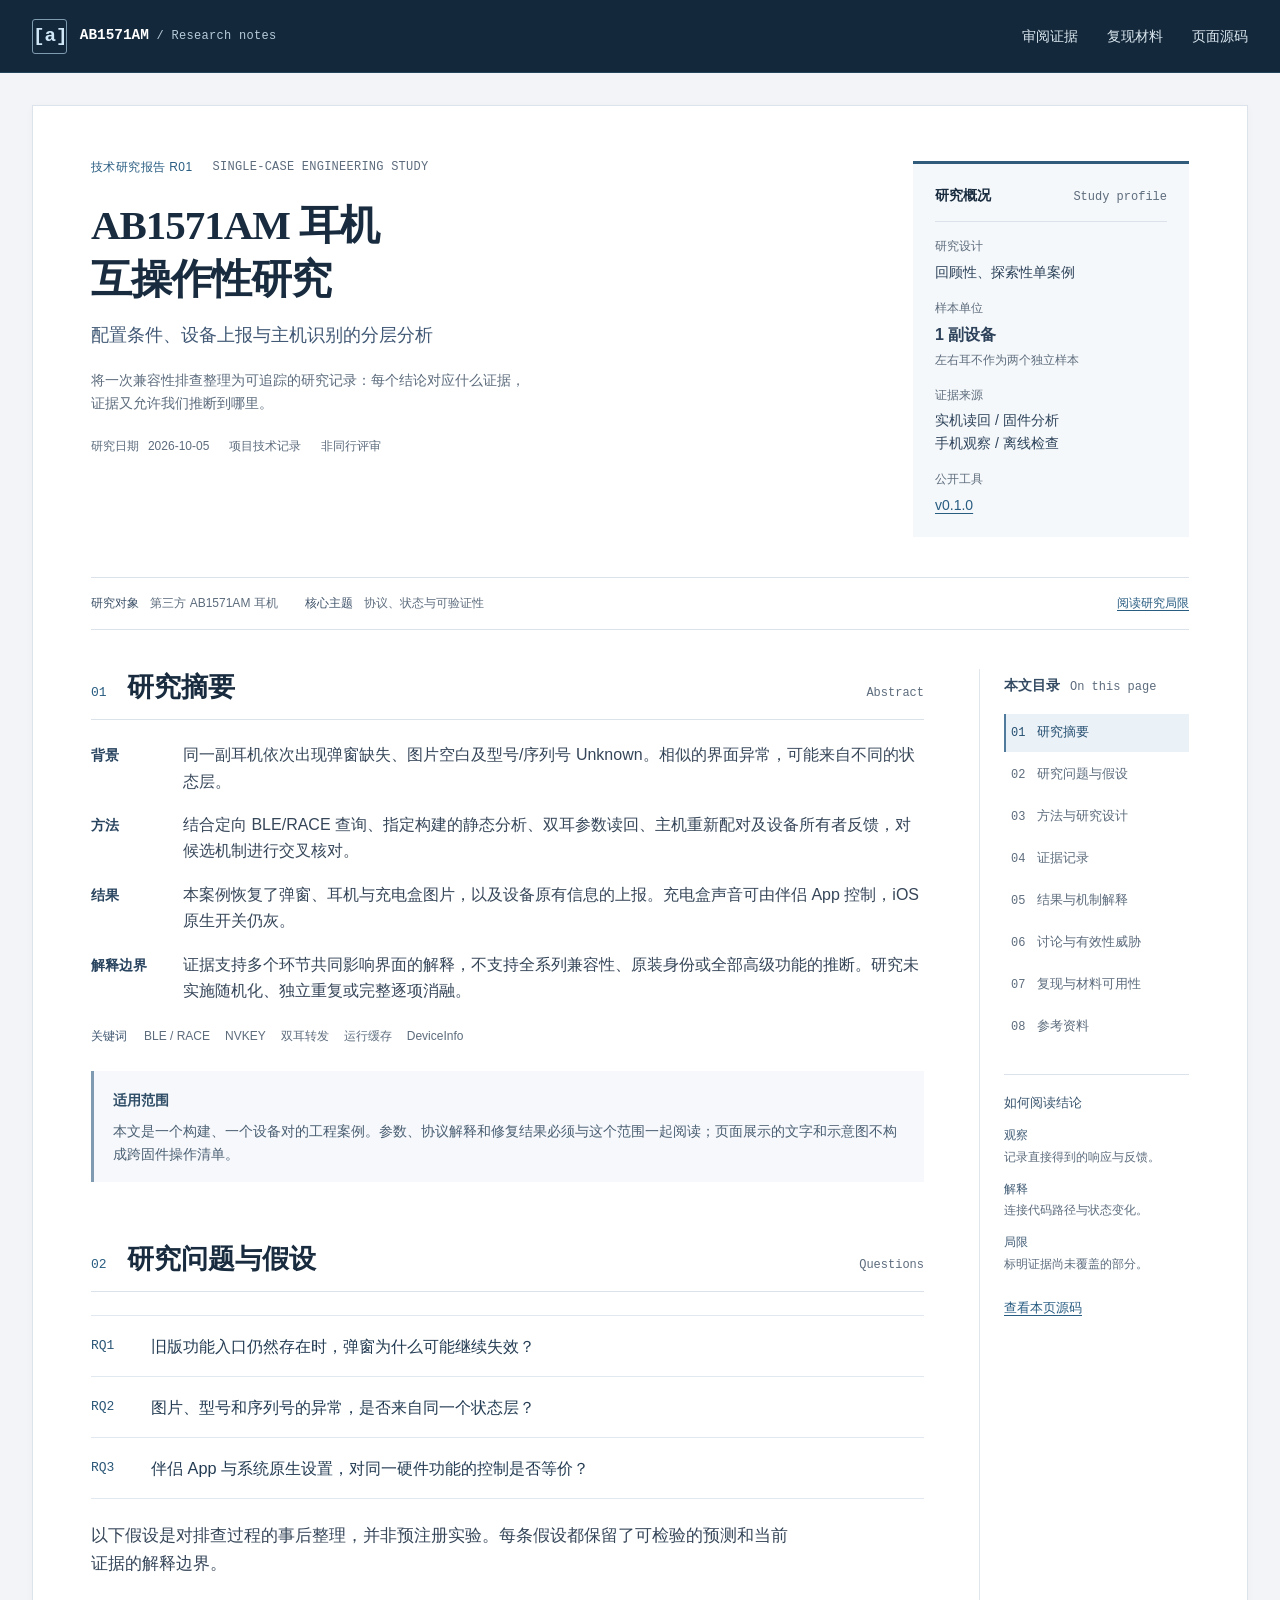
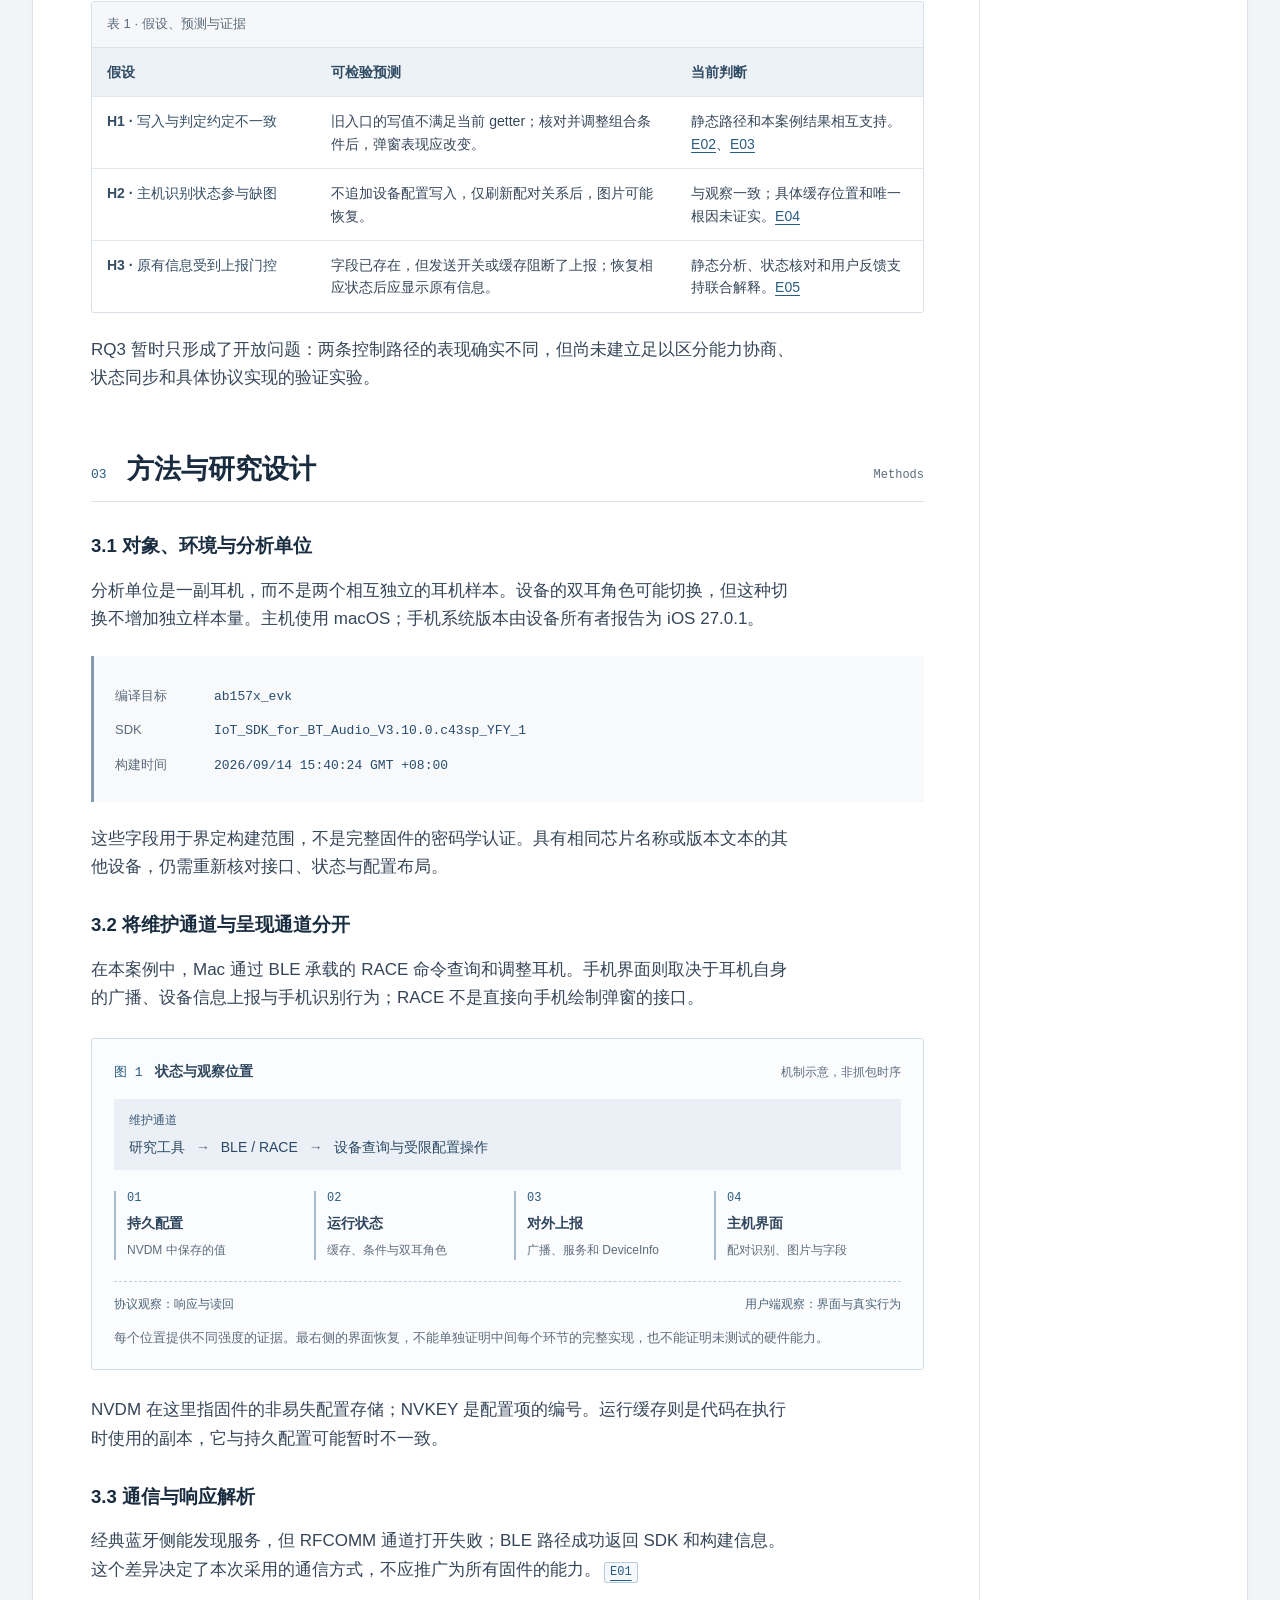
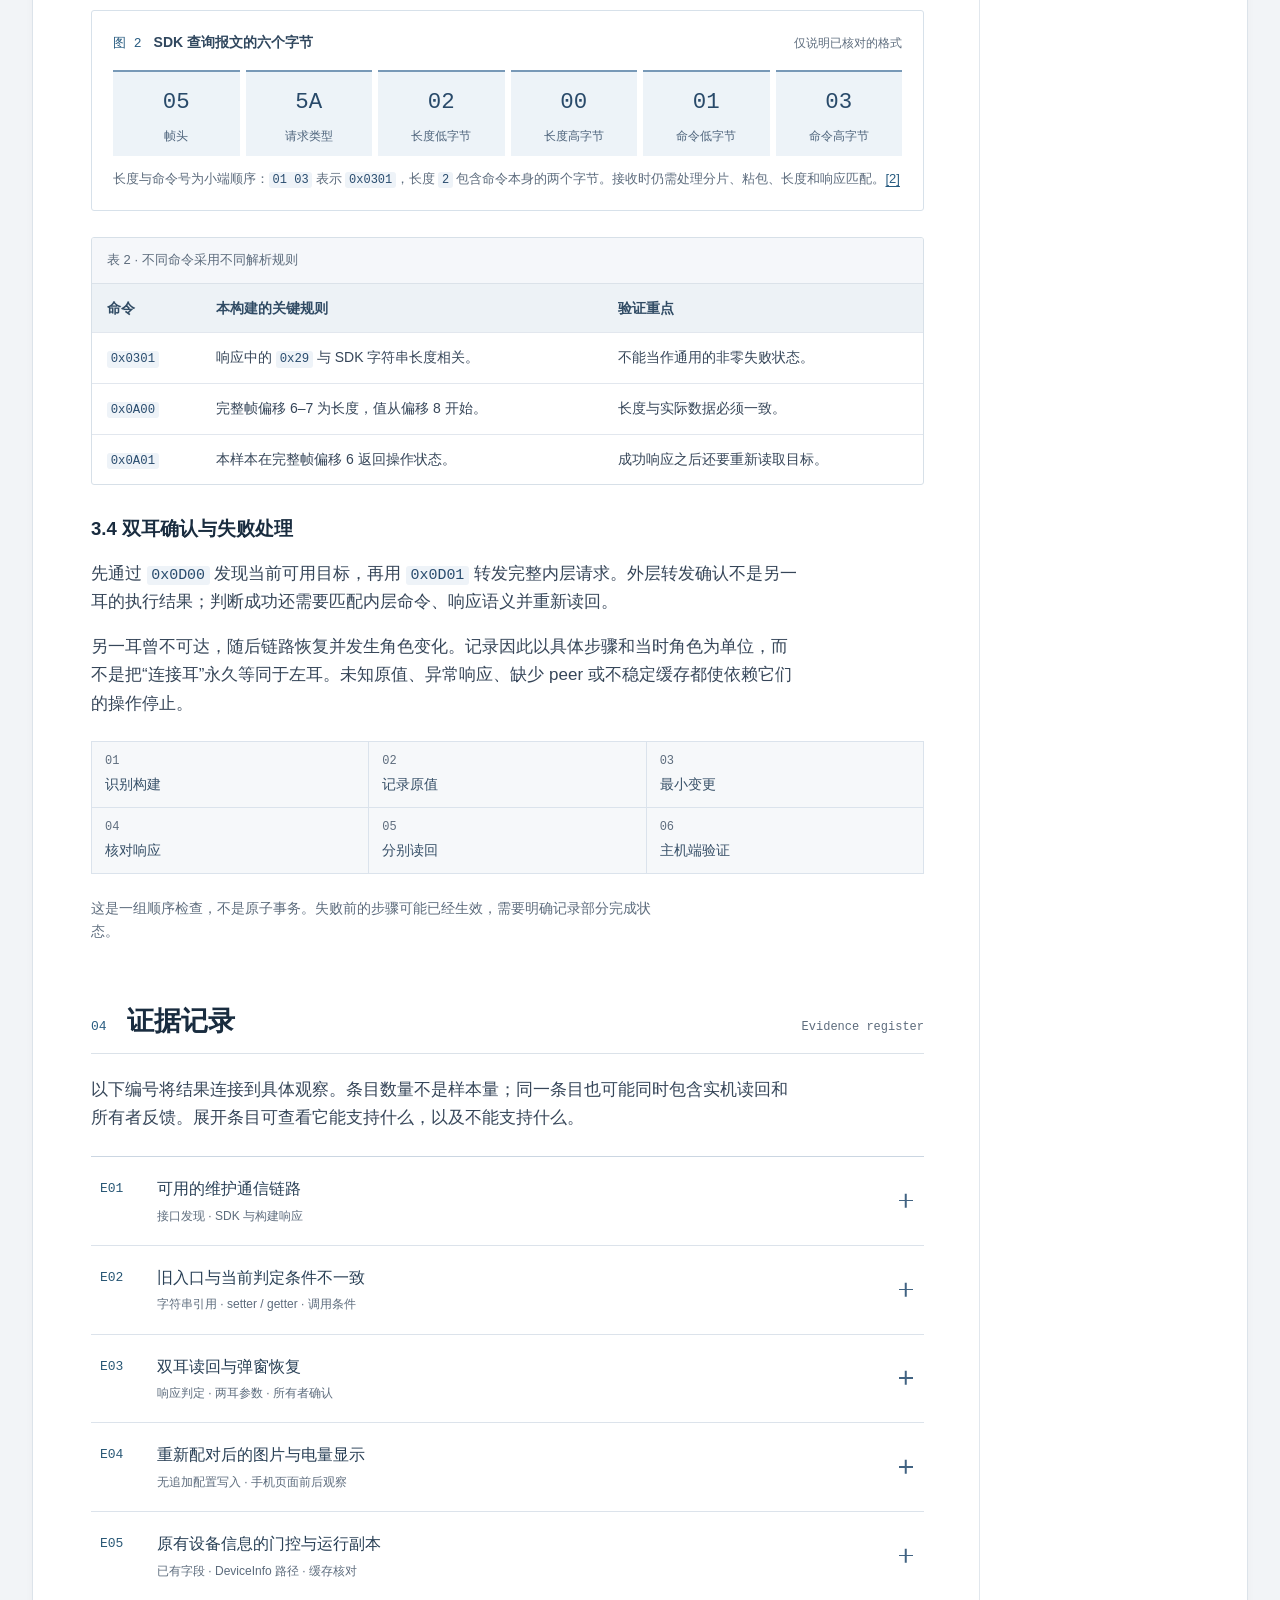
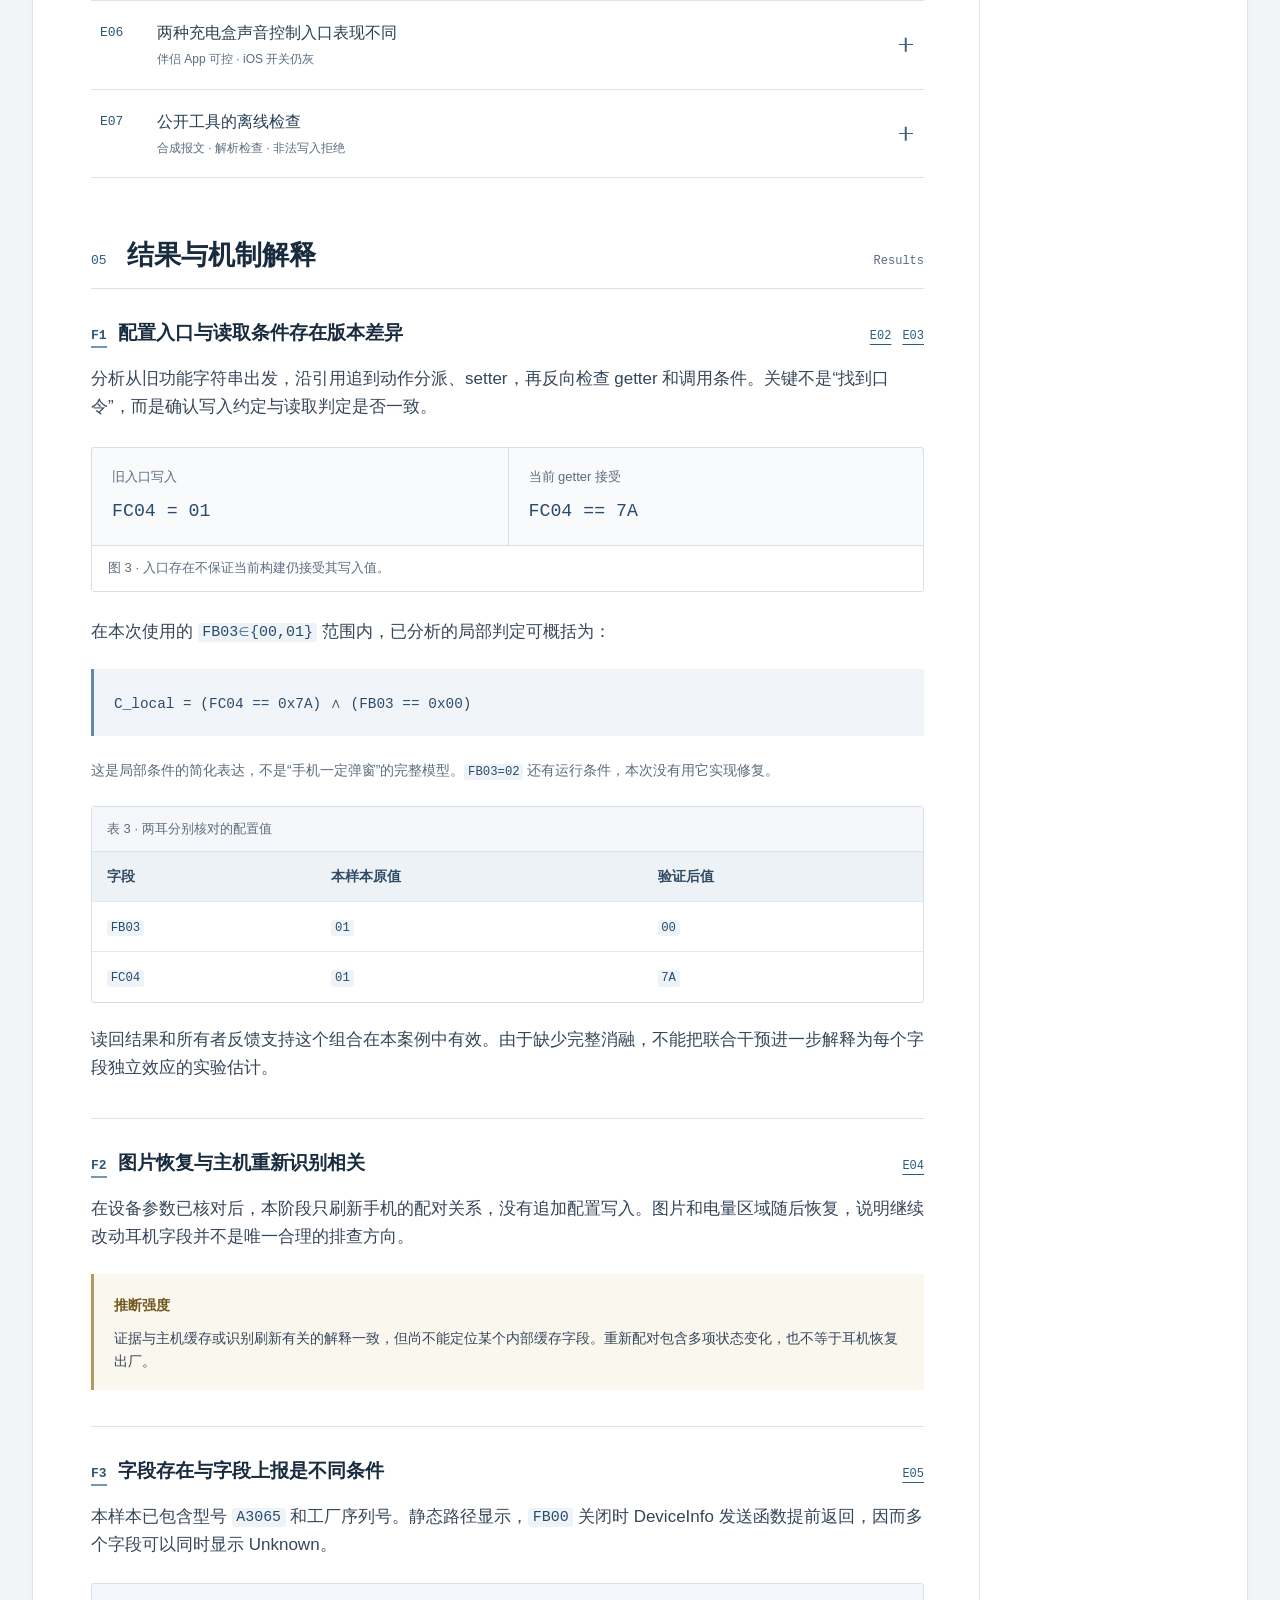
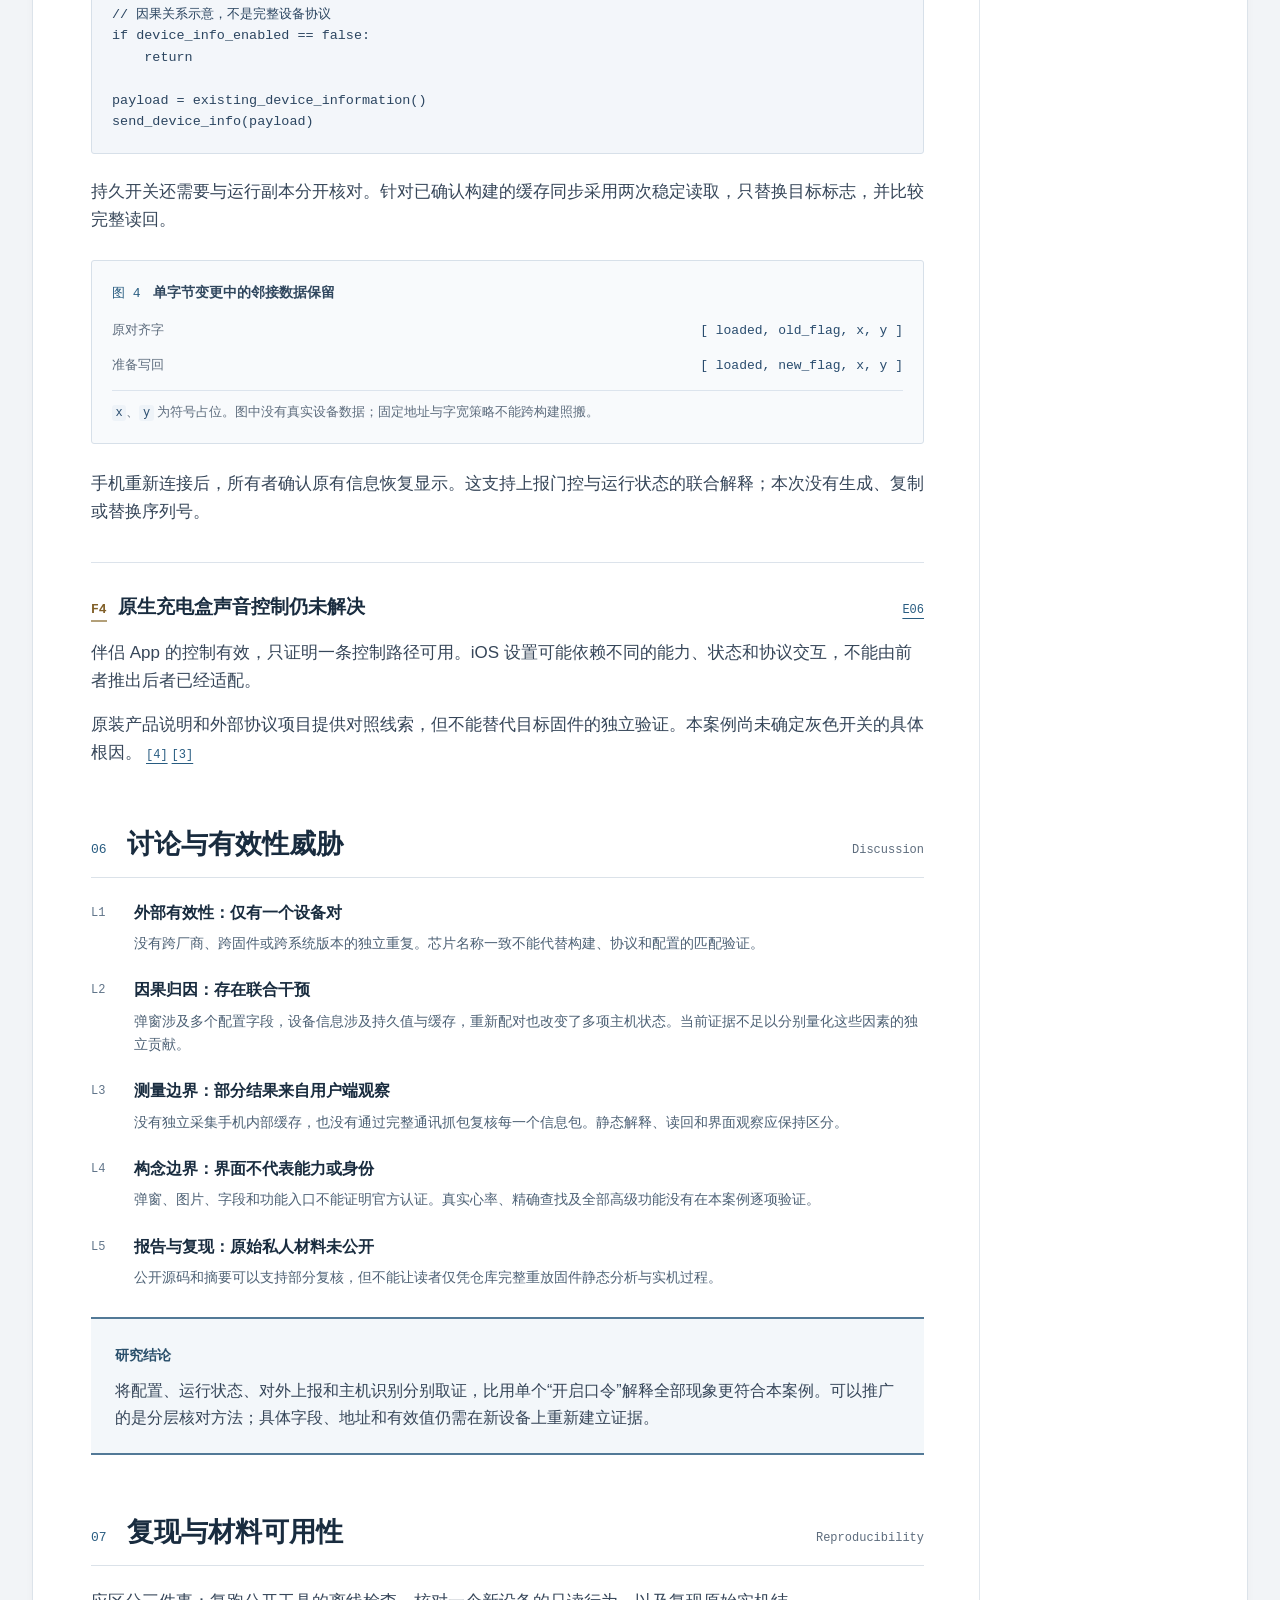
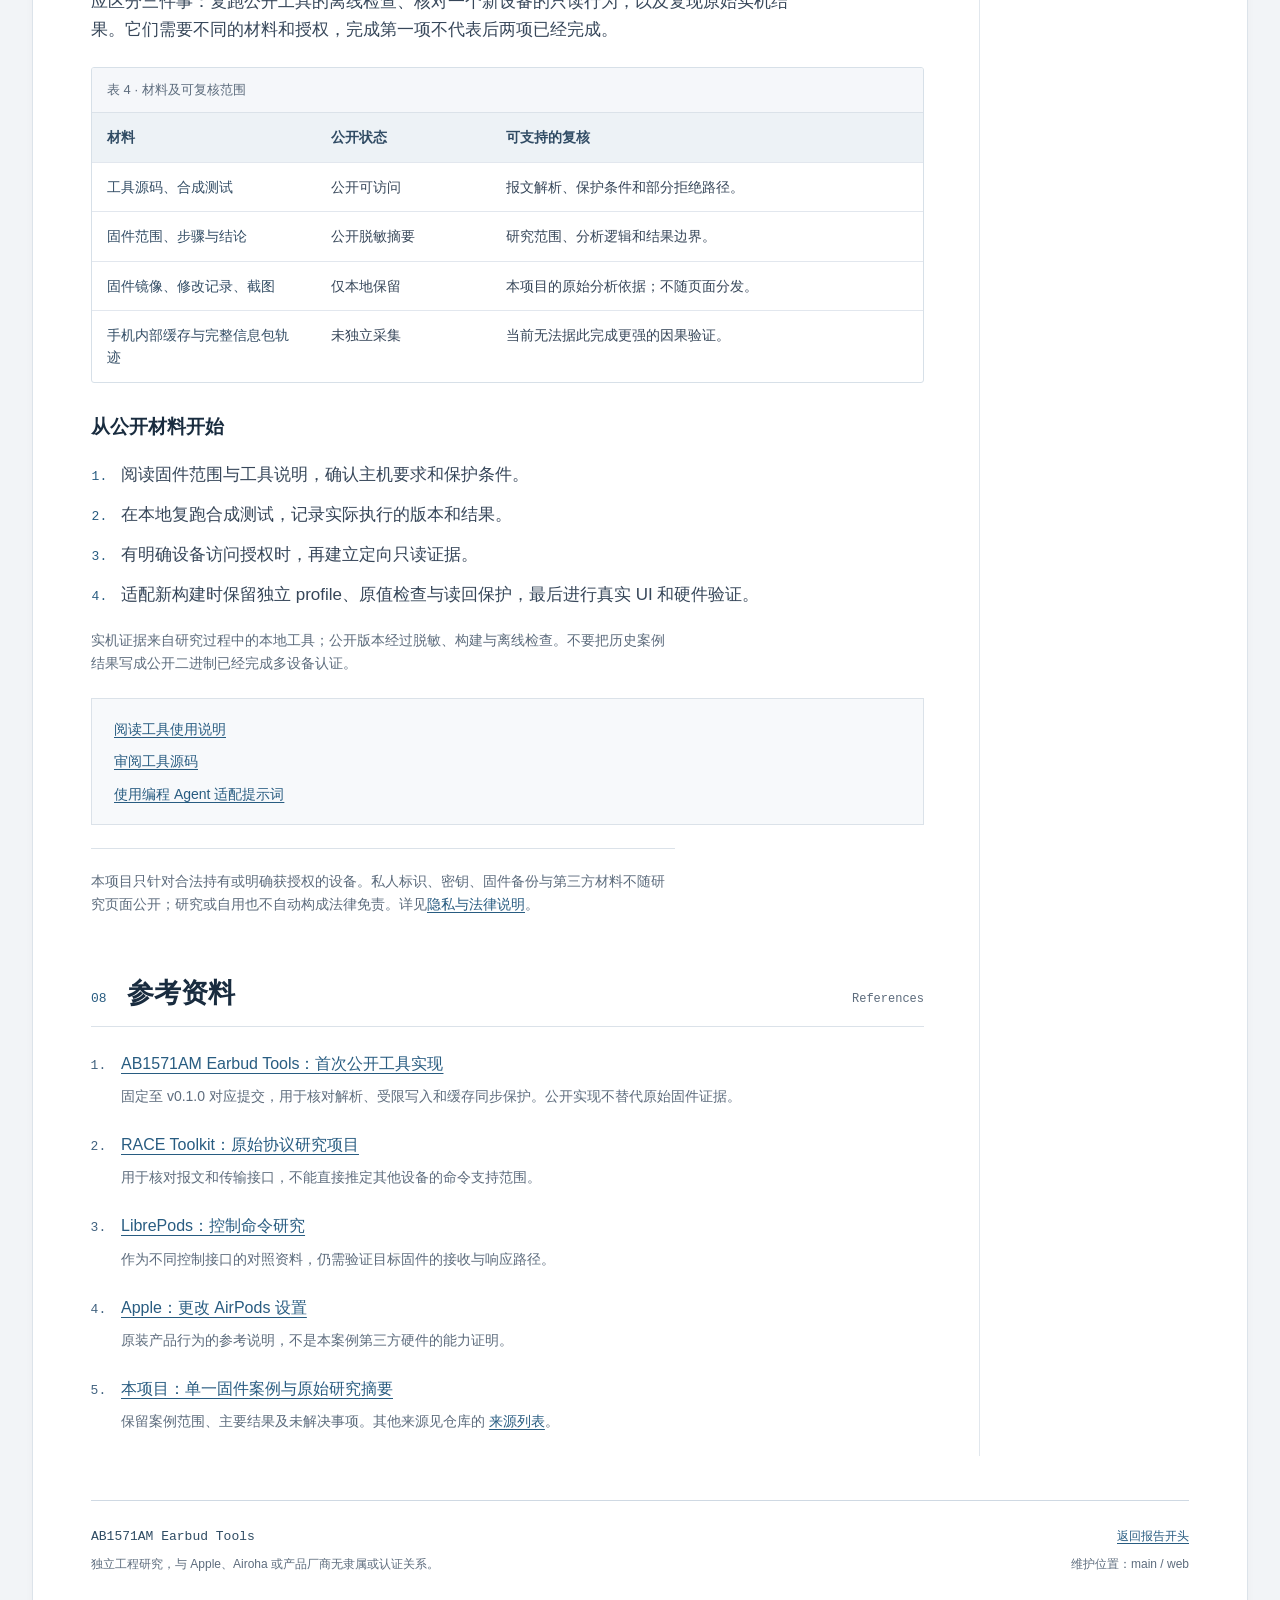
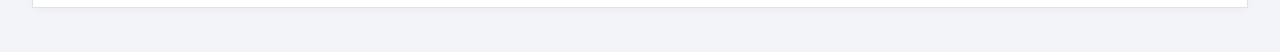
==== commit 7d59afed: "Refactor Pages as a structured research report" ====
--- a/web/index.html
+++ b/web/index.html
@@ -3,271 +3,254 @@
 <head>
   <meta charset="utf-8">
   <meta name="viewport" content="width=device-width, initial-scale=1">
-  <meta name="theme-color" content="#ffffff">
-  <meta name="description" content="AB1571AM 耳机互操作性排查记录：从 RACE 报文、配置条件和双耳转发，分析弹窗、图片与设备信息上报的因果关系。">
+  <meta name="theme-color" content="#13283b">
+  <meta name="description" content="AB1571AM 耳机互操作性的单案例工程研究：研究问题、方法、分层证据、结果、有效性威胁与复现材料。">
   <meta http-equiv="Content-Security-Policy" content="default-src 'self'; script-src 'self'; style-src 'self'; img-src 'self' data:; font-src 'self'; object-src 'none'; base-uri 'self'; form-action 'none'">
   <meta property="og:type" content="article">
-  <meta property="og:title" content="AB1571AM 耳机互操作性排查记录">
-  <meta property="og:description" content="一份以证据为中心的技术长文：问题如何拆分、假设如何验证，以及哪些结论仍然未知。">
+  <meta property="og:title" content="AB1571AM 耳机互操作性研究 · 技术报告 R01">
+  <meta property="og:description" content="以可追踪的证据解释配置、设备上报与主机识别，区分观察结果、机制解释与尚未验证的推断。">
   <meta property="og:url" content="https://jacksonsy.github.io/ab1571am-earbud-tools/">
   <link rel="canonical" href="https://jacksonsy.github.io/ab1571am-earbud-tools/">
-  <link rel="icon" type="image/svg+xml" href="data:image/svg+xml,%3Csvg xmlns='http://www.w3.org/2000/svg' viewBox='0 0 64 64'%3E%3Crect width='64' height='64' rx='12' fill='%232c55d4'/%3E%3Cpath d='M23 17H15v30h8m18-30h8v30h-8M28 38l4-14 4 14m-7-5h6' fill='none' stroke='white' stroke-width='4' stroke-linecap='round'/%3E%3C/svg%3E">
-  <link rel="stylesheet" href="site.css?v=main-web-1">
-  <script src="site.js?v=main-web-1" defer></script>
-  <title>AB1571AM · 耳机互操作性排查记录</title>
+  <link rel="icon" type="image/svg+xml" href="data:image/svg+xml,%3Csvg xmlns='http://www.w3.org/2000/svg' viewBox='0 0 64 64'%3E%3Crect width='64' height='64' rx='10' fill='%2313283b'/%3E%3Cpath d='M22 17H14v30h8m20-30h8v30h-8M28 39l4-16 4 16m-7-6h6' fill='none' stroke='%23d9e8f1' stroke-width='4' stroke-linecap='round'/%3E%3C/svg%3E">
+  <link rel="stylesheet" href="site.css?v=research-report-2">
+  <script src="site.js?v=research-report-2" defer></script>
+  <title>AB1571AM 耳机互操作性研究 · 技术报告 R01</title>
 </head>
 <body>
-<a class="skip-link" href="#article">跳到正文</a>
-<header class="masthead">
-  <div class="page-shell masthead-inner">
-    <a class="wordmark" href="#abstract"><span class="mark" aria-hidden="true">[a]</span><span>AB1571AM<span class="wordmark-note"> / RESEARCH NOTES</span></span></a>
-    <a class="repository-link" href="https://github.com/JacksonsY/ab1571am-earbud-tools/tree/main/web">页面源码</a>
+<a class="skip-link" href="#article">跳到研究正文</a>
+<header class="topbar">
+  <div class="shell topbar-inner">
+    <a class="project-name" href="#overview"><span class="project-symbol" aria-hidden="true">[a]</span><span>AB1571AM<span class="project-label" lang="en"> / Research notes</span></span></a>
+    <nav class="top-links" aria-label="项目导航"><a href="#evidence">审阅证据</a><a href="#materials">复现材料</a><a href="https://github.com/JacksonsY/ab1571am-earbud-tools/tree/main/web">页面源码</a></nav>
   </div>
-  <div class="reading-progress" aria-hidden="true"><span id="reading-progress"></span></div>
+  <div class="progress-track" aria-hidden="true"><span id="progress-line"></span></div>
 </header>
 
-<div class="page-shell document-layout">
-  <aside class="sidebar" aria-label="文章目录">
-    <div class="sidebar-inner">
-      <div class="sidebar-heading">目录 <span>CONTENTS</span></div>
-      <nav class="toc" aria-label="桌面文章目录">
-        <a href="#abstract" aria-current="location"><span>00</span>摘要与研究范围</a>
-        <a href="#method"><span>01</span>问题与证据方法</a>
-        <a href="#transport"><span>02</span>连接与报文解析</a>
-        <a href="#popup"><span>03</span>旧口令为何失效</a>
-        <a href="#peer"><span>04</span>双耳链路的验证</a>
-        <a href="#artwork"><span>05</span>图片与主机缓存</a>
-        <a href="#device-info"><span>06</span>设备信息与运行缓存</a>
-        <a href="#case-sound"><span>07</span>尚未解决的声音开关</a>
-        <a href="#conclusions"><span>08</span>验证结论与局限</a>
-        <a href="#references"><span>09</span>资料与进一步研究</a>
-      </nav>
-      <div class="sidebar-note"><span>CASE STUDY 01</span><p>单一设备对<br>单一固件构建<br>2026 年 10 月</p></div>
-      <a class="sidebar-source" href="https://github.com/JacksonsY/ab1571am-earbud-tools/blob/main/docs/CASE_STUDY.md">查看原始案例摘要</a>
+<main id="article" class="shell report" tabindex="-1">
+  <header id="overview" class="report-cover">
+    <div class="cover-main">
+      <div class="report-kicker"><span>技术研究报告 R01</span><span lang="en">Single-case engineering study</span></div>
+      <h1>AB1571AM 耳机<br>互操作性研究</h1>
+      <p class="subtitle">配置条件、设备上报与主机识别的分层分析</p>
+      <p class="cover-description">将一次兼容性排查整理为可追踪的研究记录：每个结论对应什么证据，证据又允许我们推断到哪里。</p>
+      <div class="cover-meta"><span>研究日期 <time datetime="2026-10-05">2026-10-05</time></span><span>项目技术记录</span><span>非同行评审</span></div>
     </div>
-  </aside>
-
-  <main id="article" class="paper">
-    <details class="mobile-contents">
-      <summary>文章目录 <span>10 个章节</span></summary>
-      <nav class="toc" aria-label="手机文章目录">
-        <a href="#abstract"><span>00</span>摘要与研究范围</a><a href="#method"><span>01</span>问题与证据方法</a>
-        <a href="#transport"><span>02</span>连接与报文解析</a><a href="#popup"><span>03</span>旧口令为何失效</a>
-        <a href="#peer"><span>04</span>双耳链路的验证</a><a href="#artwork"><span>05</span>图片与主机缓存</a>
-        <a href="#device-info"><span>06</span>设备信息与运行缓存</a><a href="#case-sound"><span>07</span>尚未解决的声音开关</a>
-        <a href="#conclusions"><span>08</span>验证结论与局限</a><a href="#references"><span>09</span>资料与进一步研究</a>
-      </nav>
-    </details>
-
-    <article>
-      <header id="abstract" class="article-header">
-        <p class="article-category">BLUETOOTH INTEROPERABILITY / CASE STUDY</p>
-        <h1>AB1571AM 耳机<br>互操作性排查记录</h1>
-        <p class="article-deck">从弹窗、图片到设备信息上报：沿着报文、配置条件与运行状态，追踪一次兼容性问题的完整分析过程。</p>
-        <div class="article-meta"><span>研究日期：2026-10-05</span><span>范围：一副设备 / 一个构建</span><span>验证环境：macOS + iOS 27.0.1</span></div>
-        <div class="abstract">
-          <h2>摘要</h2>
-          <p>这次排查面对的并不是一个单独的“弹窗开关”：最初是弹窗不出现，随后是系统设置页图片空白，最后是型号和序列号显示为 Unknown。它们发生在不同环节，需要用不同证据解释。</p>
-          <p>本案例通过 BLE/RACE 定向查询、固件静态分析、双耳配置核对和手机端观察，恢复了弹窗、图片及设备原有信息的上报。充电盒声音在伴侣 App 中可控，但 iOS 开关仍灰，原因尚未确定。</p>
-          <p class="abstract-scope">本文解释原理与分析方法。文中的参数关系仅对应下列固件，不能当作其他设备的通用写入清单；界面恢复也不代表获得官方认证或具备全部原装功能。</p>
-        </div>
-        <div class="table-wrap profile-wrap">
-          <table class="profile-table"><caption>表 1 · 本次研究的非个人固件信息</caption><tbody>
-            <tr><th scope="row">编译目标</th><td><code>ab157x_evk</code></td></tr>
-            <tr><th scope="row">SDK</th><td><code>IoT_SDK_for_BT_Audio_V3.10.0.c43sp_YFY_1</code></td></tr>
-            <tr><th scope="row">构建时间</th><td><code>2026/09/14 15:40:24 GMT +08:00</code></td></tr>
+    <aside class="study-card" aria-label="研究概况">
+      <div class="study-card-heading"><span>研究概况</span><span lang="en">Study profile</span></div>
+      <dl>
+        <div><dt>研究设计</dt><dd>回顾性、探索性单案例</dd></div>
+        <div><dt>样本单位</dt><dd><strong>1 副设备</strong><small>左右耳不作为两个独立样本</small></dd></div>
+        <div><dt>证据来源</dt><dd>实机读回 / 固件分析<br>手机观察 / 离线检查</dd></div>
+        <div><dt>公开工具</dt><dd><a href="https://github.com/JacksonsY/ab1571am-earbud-tools/releases/tag/v0.1.0">v0.1.0</a></dd></div>
+      </dl>
+    </aside>
+  </header>
+
+  <div class="report-strip"><span><b>研究对象</b> 第三方 AB1571AM 耳机</span><span><b>核心主题</b> 协议、状态与可验证性</span><a href="#limitations">阅读研究局限</a></div>
+
+  <div class="reading-layout">
+    <article class="manuscript">
+      <details class="mobile-contents">
+        <summary>本文目录 <span>8 个部分</span></summary>
+        <nav class="contents" aria-label="手机正文目录">
+          <a href="#abstract"><span>01</span>研究摘要</a><a href="#questions"><span>02</span>研究问题与假设</a>
+          <a href="#method"><span>03</span>方法与研究设计</a><a href="#evidence"><span>04</span>证据记录</a>
+          <a href="#results"><span>05</span>结果与机制解释</a><a href="#limitations"><span>06</span>讨论与有效性威胁</a>
+          <a href="#materials"><span>07</span>复现与材料可用性</a><a href="#references"><span>08</span>参考资料</a>
+        </nav>
+      </details>
+
+      <section id="abstract" data-section>
+        <div class="section-heading"><span class="section-number">01</span><h2>研究摘要</h2><span class="section-english" lang="en">Abstract</span></div>
+        <dl class="structured-abstract">
+          <div><dt>背景</dt><dd>同一副耳机依次出现弹窗缺失、图片空白及型号/序列号 Unknown。相似的界面异常，可能来自不同的状态层。</dd></div>
+          <div><dt>方法</dt><dd>结合定向 BLE/RACE 查询、指定构建的静态分析、双耳参数读回、主机重新配对及设备所有者反馈，对候选机制进行交叉核对。</dd></div>
+          <div><dt>结果</dt><dd>本案例恢复了弹窗、耳机与充电盒图片，以及设备原有信息的上报。充电盒声音可由伴侣 App 控制，iOS 原生开关仍灰。</dd></div>
+          <div><dt>解释边界</dt><dd>证据支持多个环节共同影响界面的解释，不支持全系列兼容性、原装身份或全部高级功能的推断。研究未实施随机化、独立重复或完整逐项消融。</dd></div>
+        </dl>
+        <p class="keywords"><strong>关键词</strong><span>BLE / RACE</span><span>NVKEY</span><span>双耳转发</span><span>运行缓存</span><span>DeviceInfo</span></p>
+        <div class="scope-note"><strong>适用范围</strong><p>本文是一个构建、一个设备对的工程案例。参数、协议解释和修复结果必须与这个范围一起阅读；页面展示的文字和示意图不构成跨固件操作清单。</p></div>
+      </section>
+
+      <section id="questions" data-section>
+        <div class="section-heading"><span class="section-number">02</span><h2>研究问题与假设</h2><span class="section-english" lang="en">Questions</span></div>
+        <div class="research-questions">
+          <div><span>RQ1</span><p>旧版功能入口仍然存在时，弹窗为什么可能继续失效？</p></div>
+          <div><span>RQ2</span><p>图片、型号和序列号的异常，是否来自同一个状态层？</p></div>
+          <div><span>RQ3</span><p>伴侣 App 与系统原生设置，对同一硬件功能的控制是否等价？</p></div>
+        </div>
+        <p>以下假设是对排查过程的事后整理，并非预注册实验。每条假设都保留了可检验的预测和当前证据的解释边界。</p>
+        <div class="table-region" tabindex="0" role="region" aria-label="研究假设与证据对应表">
+          <table><caption>表 1 · 假设、预测与证据</caption><thead><tr><th>假设</th><th>可检验预测</th><th>当前判断</th></tr></thead><tbody>
+            <tr><th scope="row">H1 · 写入与判定约定不一致</th><td>旧入口的写值不满足当前 getter；核对并调整组合条件后，弹窗表现应改变。</td><td>静态路径和本案例结果相互支持。<a href="#e02" aria-label="E02：旧入口与当前条件的静态分析">E02</a>、<a href="#e03" aria-label="E03：双耳读回与弹窗结果">E03</a></td></tr>
+            <tr><th scope="row">H2 · 主机识别状态参与缺图</th><td>不追加设备配置写入，仅刷新配对关系后，图片可能恢复。</td><td>与观察一致；具体缓存位置和唯一根因未证实。<a href="#e04" aria-label="E04：主机重新配对前后观察">E04</a></td></tr>
+            <tr><th scope="row">H3 · 原有信息受到上报门控</th><td>字段已存在，但发送开关或缓存阻断了上报；恢复相应状态后应显示原有信息。</td><td>静态分析、状态核对和用户反馈支持联合解释。<a href="#e05" aria-label="E05：设备信息与运行缓存">E05</a></td></tr>
           </tbody></table>
         </div>
-      </header>
-
-      <section id="method">
-        <div class="section-label">01 / INVESTIGATION METHOD</div>
-        <h2>先把“没有正常显示”拆成不同问题</h2>
-        <p>同一张设置页面会混合呈现多个来源的数据。设备可能已经保存了正确参数，却仍在使用旧的运行缓存；也可能已经正确上报，但手机保留着先前的识别状态。看到最终页面异常，不能直接推断是哪一个参数有问题。</p>
-        <p>这里把固件的非易失配置存储称作 NVDM，把运行时供代码直接读取的副本称作缓存。NVKEY 是配置项的编号；知道编号之后，仍要确定它的值域、读取方式和使用条件。</p>
-        <figure class="figure">
-          <div class="state-chain" aria-label="持久配置、运行状态、对外上报、主机界面四层关系">
-            <div><span>1</span><strong>持久配置</strong><small>NVDM 中保存的值</small></div>
-            <div><span>2</span><strong>运行状态</strong><small>缓存、条件与角色</small></div>
-            <div><span>3</span><strong>对外上报</strong><small>广播、服务与信息包</small></div>
-            <div><span>4</span><strong>主机界面</strong><small>识别、配对与显示</small></div>
-          </div>
-          <figcaption>图 1 · 排查时沿链路逐层取证。真实硬件功能还需要独立验证，不能只检查最右侧的页面。</figcaption>
+        <p class="table-hint">窄屏可横向滚动表格。</p>
+        <p>RQ3 暂时只形成了开放问题：两条控制路径的表现确实不同，但尚未建立足以区分能力协商、状态同步和具体协议实现的验证实验。</p>
+      </section>
+
+      <section id="method" data-section>
+        <div class="section-heading"><span class="section-number">03</span><h2>方法与研究设计</h2><span class="section-english" lang="en">Methods</span></div>
+        <h3>3.1 对象、环境与分析单位</h3>
+        <p>分析单位是一副耳机，而不是两个相互独立的耳机样本。设备的双耳角色可能切换，但这种切换不增加独立样本量。主机使用 macOS；手机系统版本由设备所有者报告为 iOS 27.0.1。</p>
+        <dl class="profile">
+          <div><dt>编译目标</dt><dd><code>ab157x_evk</code></dd></div>
+          <div><dt>SDK</dt><dd><code>IoT_SDK_for_BT_Audio_V3.10.0.c43sp_YFY_1</code></dd></div>
+          <div><dt>构建时间</dt><dd><code>2026/09/14 15:40:24 GMT +08:00</code></dd></div>
+        </dl>
+        <p>这些字段用于界定构建范围，不是完整固件的密码学认证。具有相同芯片名称或版本文本的其他设备，仍需重新核对接口、状态与配置布局。</p>
+
+        <h3>3.2 将维护通道与呈现通道分开</h3>
+        <p>在本案例中，Mac 通过 BLE 承载的 RACE 命令查询和调整耳机。手机界面则取决于耳机自身的广播、设备信息上报与手机识别行为；RACE 不是直接向手机绘制弹窗的接口。</p>
+        <figure class="mechanism-figure">
+          <div class="figure-title"><span>图 1</span><strong>状态与观察位置</strong><small>机制示意，非抓包时序</small></div>
+          <div class="model-input"><span>维护通道</span><p>研究工具 <b aria-hidden="true">→</b> BLE / RACE <b aria-hidden="true">→</b> 设备查询与受限配置操作</p></div>
+          <ol class="state-model">
+            <li><span>01</span><strong>持久配置</strong><small>NVDM 中保存的值</small></li><li><span>02</span><strong>运行状态</strong><small>缓存、条件与双耳角色</small></li><li><span>03</span><strong>对外上报</strong><small>广播、服务和 DeviceInfo</small></li><li><span>04</span><strong>主机界面</strong><small>配对识别、图片与字段</small></li>
+          </ol>
+          <div class="model-observations"><span>协议观察：响应与读回</span><span>用户端观察：界面与真实行为</span></div>
+          <figcaption>每个位置提供不同强度的证据。最右侧的界面恢复，不能单独证明中间每个环节的完整实现，也不能证明未测试的硬件能力。</figcaption>
         </figure>
-        <h3>建立两种验证闭环</h3>
-        <p><strong>协议闭环</strong>回答“命令是否按预期执行”：识别固件、读取原值、记录变更、检查对应响应、再次读回。<strong>用户端闭环</strong>回答“最初的问题是否消失”：回到手机检查弹窗、图片和设备信息，并在涉及控制时测试硬件行为。</p>
-        <p>两种闭环缺一不可。蓝牙连接成功，只能证明链路建立；收到转发确认，只能证明某层接收了请求；参数读回正确，也不能代替手机端验证。</p>
-        <div class="evidence-key" aria-label="本文的证据分类">
-          <div><span class="evidence-label observed">实机观察</span><p>直接响应、读回值或设备所有者实际确认的结果。</p></div>
-          <div><span class="evidence-label analyzed">固件解释</span><p>在指定构建的代码路径中找到的条件与调用关系。</p></div>
-          <div><span class="evidence-label inferred">推测 / 未知</span><p>与现象一致，但尚不足以确定根因或证明能力的部分。</p></div>
-        </div>
-        <p>原始固件、配置区备份、设备标识和截图保留在本地。公开材料提供脱敏结论与配套代码，因此读者无法仅凭本页面完整重放全部实机证据。</p>
-      </section>
-
-      <section id="transport">
-        <div class="section-label">02 / TRANSPORT & FRAMING</div>
-        <h2>找到能通信的路径，再确认每个字节的含义</h2>
-        <h3>为什么 Mac 可以直接完成查询</h3>
-        <p>本样本同时暴露了经典蓝牙服务和 BLE 服务。经典蓝牙侧能发现 <code>Airoha_APP</code> 及 RFCOMM 端点，但实际打开通道返回错误；BLE 侧则成功发现 RACE 的写入与通知特征，并返回 SDK 和构建信息。</p>
-        <p>BLE 提供传输通道，RACE 规定本次维护通道中的命令格式。Mac 通过它查询和调整耳机内部状态；随后影响手机界面的，是耳机自己的广播、信息上报和手机识别流程。RACE 查询本身不是手机弹窗的绘制命令。</p>
-        <div class="callout observed"><strong>实机观察</strong><p>最终查询与受限修改通过 Mac 的 CoreBluetooth 完成，没有依赖安卓 USB 调试。这个结果说明本样本的 BLE 路径可用，不说明所有 Airoha 固件都开放相同接口。</p></div>
-        <p>“服务被广播出来”和“通道实际可用”是两件事。发现阶段应定向匹配明确授权的设备，然后用响应确认链路，不能把附近任意同名设备当作目标。</p>
-        <h3>以 SDK 查询为例理解 RACE 帧</h3>
-        <p>下面是本案例使用过的无参数 SDK 查询。它只用来说明已核对的报文格式，不是所有设备通用的探测命令。</p>
-        <figure class="figure">
-          <ol class="packet-bytes" aria-label="六字节 SDK 查询示例">
-            <li><code>05</code><span>帧头</span><small>偏移 0</small></li><li><code>5A</code><span>请求类型</span><small>偏移 1</small></li>
-            <li><code>02</code><span>长度低字节</span><small>偏移 2</small></li><li><code>00</code><span>长度高字节</span><small>偏移 3</small></li>
-            <li><code>01</code><span>命令低字节</span><small>偏移 4</small></li><li><code>03</code><span>命令高字节</span><small>偏移 5</small></li>
-          </ol>
-          <figcaption>图 2 · 长度和命令号使用小端顺序。<code>01 03</code> 表示命令 <code>0x0301</code>，长度 <code>2</code> 包含命令本身的两个字节。</figcaption>
+        <p>NVDM 在这里指固件的非易失配置存储；NVKEY 是配置项的编号。运行缓存则是代码在执行时使用的副本，它与持久配置可能暂时不一致。</p>
+
+        <h3 id="transport">3.3 通信与响应解析</h3>
+        <p>经典蓝牙侧能发现服务，但 RFCOMM 通道打开失败；BLE 路径成功返回 SDK 和构建信息。这个差异决定了本次采用的通信方式，不应推广为所有固件的能力。<a class="evidence-ref" href="#e01" aria-label="查看 E01：维护通信链路">E01</a></p>
+        <figure class="packet-figure">
+          <div class="figure-title"><span>图 2</span><strong>SDK 查询报文的六个字节</strong><small>仅说明已核对的格式</small></div>
+          <ol class="packet"><li><code>05</code><span>帧头</span></li><li><code>5A</code><span>请求类型</span></li><li><code>02</code><span>长度低字节</span></li><li><code>00</code><span>长度高字节</span></li><li><code>01</code><span>命令低字节</span></li><li><code>03</code><span>命令高字节</span></li></ol>
+          <figcaption>长度与命令号为小端顺序：<code>01 03</code> 表示 <code>0x0301</code>，长度 <code>2</code> 包含命令本身的两个字节。接收时仍需处理分片、粘包、长度和响应匹配。<a href="#ref-race" aria-label="参考资料 2：RACE Toolkit">[2]</a></figcaption>
         </figure>
-        <p>接收器还必须处理 BLE 分片和一次通知中的多个完整帧。它要先按长度切出帧，再匹配响应类型与命令号，最后交给该命令自己的解析规则。</p>
-        <div class="table-wrap" tabindex="0" role="region" aria-label="各命令响应布局对照">
-          <table><caption>表 2 · 不能把所有响应的第一个内容字节都当成状态码</caption><thead><tr><th>命令</th><th>本案例的关键布局</th><th>错误解释会导致什么</th></tr></thead><tbody>
-            <tr><td><code>0x0301</code><br>SDK 查询</td><td>响应中的 <code>0x29</code> 与后续 SDK 字符串长度相关。</td><td>若按“非零失败状态”处理，会把有效信息误判为错误。</td></tr>
-            <tr><td><code>0x0A00</code><br>读取 NVKEY</td><td>完整帧偏移 6–7 是数据长度，值从偏移 8 开始。</td><td>错位读取可能把长度当作值，进而制造错误的修改依据。</td></tr>
-            <tr><td><code>0x0A01</code><br>写入 NVKEY</td><td>本样本在完整帧偏移 6 返回状态；成功还需再次读取目标。</td><td>只看连接或通知出现，无法证明写入已成功。</td></tr>
+        <div class="table-region" tabindex="0" role="region" aria-label="RACE 响应解析要点">
+          <table><caption>表 2 · 不同命令采用不同解析规则</caption><thead><tr><th>命令</th><th>本构建的关键规则</th><th>验证重点</th></tr></thead><tbody>
+            <tr><td><code>0x0301</code></td><td>响应中的 <code>0x29</code> 与 SDK 字符串长度相关。</td><td>不能当作通用的非零失败状态。</td></tr>
+            <tr><td><code>0x0A00</code></td><td>完整帧偏移 6–7 为长度，值从偏移 8 开始。</td><td>长度与实际数据必须一致。</td></tr>
+            <tr><td><code>0x0A01</code></td><td>本样本在完整帧偏移 6 返回操作状态。</td><td>成功响应之后还要重新读取目标。</td></tr>
           </tbody></table>
         </div>
-        <p class="table-hint">表格较宽，窄屏可以左右滑动查看。</p>
-        <p>这种区别也是实现中保留独立解析函数的原因：<code>nvkeyValue</code>、<code>flashPage</code> 和 <code>unwrapPeer</code> 需要核对的响应格式与约束各不相同。用一个“跳过固定长度、剩下全当数据”的规则处理全部命令，会失去最重要的边界信息。<a class="reference" href="#ref-code">[1]</a><a class="reference" href="#ref-race">[2]</a></p>
-      </section>
-
-      <section id="popup">
-        <div class="section-label">03 / A SETTER–GETTER MISMATCH</div>
-        <h2>弹窗：为什么旧口令存在，却没有生效</h2>
-        <p>公开讨论容易把“发送某个口令”当作答案，但口令只是进入固件函数的一种入口。真正决定结果的是：它写入什么值，当前代码又如何读取和判断这个值。</p>
-        <h3>从字符串追到实际条件</h3>
-        <ol class="process-list"><li><strong>定位线索。</strong>从合法取得的固件中找到旧功能名或口令字符串；文字存在只是线索，尚不能证明对应路径可达。</li><li><strong>追踪调用。</strong>沿字符串引用找到命令处理与动作分派，再追到实际写入配置的函数。</li><li><strong>核对读取。</strong>反向寻找这些配置项的 getter 及其调用者，比较“写入什么”和“什么值会被识别为有效”。</li><li><strong>回到设备验证。</strong>先读取原值，在明确范围内变更，检查两耳读回，再观察手机是否出现预期弹窗。</li></ol>
-        <p>在本构建中仍能找到旧版弹窗口令对应的处理路径。继续追踪后发现，旧路径会把 <code>FC04</code> 写成 <code>01</code>，而当前 getter 识别的是 <code>7A</code>。这就形成了“旧写入约定”和“新读取判断”不一致的情况。</p>
-        <figure class="figure">
-          <div class="comparison-flow"><div><span>旧入口的写入结果</span><code>FC04 = 01</code><p>口令存在，不代表写入值仍符合当前条件。</p></div><div><span>当前 getter 的判定</span><code>FC04 == 7A</code><p>条件不满足时，后续的弹窗路径不会因口令本身而成立。</p></div></div>
-          <figcaption>图 3 · 验证 setter 与 getter 是否遵循同一个约定，比确认口令字符串是否存在更重要。</figcaption>
-        </figure>
-        <p>这个判断还与 <code>FB03</code> 的值共同作用。下面只保留本案例相关的逻辑，用伪代码表示；它不是可执行的补丁。</p>
-        <pre class="code-block" tabindex="0" role="region" aria-label="弹窗条件的简化伪代码"><code>if FC04 != 0x7A:
-    popup_condition = false
-else if FB03 == 0:
-    popup_condition = true
-else if FB03 == 1:
-    popup_condition = false
-else if FB03 == 2:
-    popup_condition = another_runtime_condition</code></pre>
-        <p><code>FB03 = 2</code> 还依赖其他运行条件，不能简单称为“开启”。本次也没有使用这个分支来实现修复。</p>
-        <div class="table-wrap" tabindex="0" role="region" aria-label="弹窗参数前后对照">
-          <table><caption>表 3 · 单一构建中的实际变更</caption><thead><tr><th>字段</th><th>本样本原值</th><th>本样本验证后值</th><th>验证方式</th></tr></thead><tbody>
-            <tr><td><code>FB03</code></td><td><code>01</code></td><td><code>00</code></td><td>两耳分别确认响应并读回。</td></tr>
-            <tr><td><code>FC04</code></td><td><code>01</code></td><td><code>7A</code></td><td>两耳分别确认响应并读回。</td></tr>
-          </tbody></table>
-        </div>
-        <p class="table-hint">表格较宽，窄屏可以左右滑动查看。</p>
-        <div class="callout observed"><strong>结果与边界</strong><p>设备所有者随后确认弹窗出现。此结果支持上述条件与本样本问题相关；不能证明相同芯片的其他固件需要相同值，也不构成设备真实性或官方认证的证明。</p></div>
-      </section>
-
-      <section id="peer">
-        <div class="section-label">04 / TWO EARBUDS, TWO RESULTS</div>
-        <h2>双耳：转发成功，不等于另一耳执行成功</h2>
-        <p>一副 TWS 耳机存在两个物理端点，但当前连接耳与另一耳的通信角色会变化。因此，重复查询当前连接角色，并不能独立证明两只耳机都完成了修改。</p>
-        <h3>先发现目标，再校验内层响应</h3>
-        <p>本案例先通过 <code>0x0D00</code> 发现可用转发目标，再通过 <code>0x0D01</code> 包装完整的内层 RACE 请求。目标来自设备当时的返回，不是根据旧 SDK 或另一副设备固定填写。</p>
-        <figure class="figure">
-          <div class="relay-envelope"><div class="envelope-label">外层：转发请求 / 转发结果</div><p>目标类型与 ID ＋ 一条完整的内层帧</p><div class="inner-envelope"><div class="envelope-label">内层：真正需要验证的设备命令</div><p>命令号匹配 → 响应布局有效 → 操作结果符合预期</p></div></div>
-          <figcaption>图 4 · 外层确认只描述转发层状态。对另一耳的成功判断，还需要内层响应以及之后的重新读取。</figcaption>
-        </figure>
-        <p>当前实现只把符合预期封装、目标和内层响应类型的帧交给后续处理，避免将外层确认误当成写入成功。<a class="reference" href="#ref-code">[1]</a></p>
-        <h3>一次不可达，暴露出角色与链路问题</h3>
-        <p>排查过程中，另一耳曾无法通过目标发现取得。之后链路恢复，连接角色也发生变化，才完成相应的核对。即使两耳都戴着，也不能假定内部转发链路已经满足条件。</p>
-        <p>旧 SDK 中出现过的备用目标并不被本构建支持。正确的下一步是记录当时状态、恢复可验证的链路，再继续读取；随意填写备用目标只会绕过证据，而不会补上证据。</p>
-        <div class="callout analyzed"><strong>为什么要记录部分完成状态</strong><p>双耳、多字段的修改不是一个原子事务。若第三步失败，前两步可能已经完成。后续必须依据每项原值、响应和读回决定从哪里继续，不能把整组任务笼统写成“成功”或“完全没改”。</p></div>
-      </section>
-
-      <section id="artwork">
-        <div class="section-label">05 / HOST RECOGNITION</div>
-        <h2>图片空白：参数正确之后，还要观察手机</h2>
-        <p>弹窗出现后，系统设置页顶部一度仍没有耳机和充电盒图片，同时有识别信息与菜单表现异常。如果继续把所有现象都归因于耳机配置，就容易在已经正确的参数上反复修改。</p>
-        <h3>这一阶段改变了什么</h3>
-        <ol class="process-list"><li><strong>核对设备端。</strong>先确认两耳相关配置已达到预期，而不是立刻增加新的写入。</li><li><strong>刷新手机识别。</strong>断开 Mac，在手机忽略该设备并重新配对。</li><li><strong>回到同一页面观察。</strong>耳机、充电盒图片及电量区域恢复显示。</li></ol>
-        <p>这一步删除并重建的是手机上的配对关系，不等同于耳机恢复出厂。该阶段没有追加 NVKEY 修改，也没有执行 MCU 刷写或软件复位。</p>
-        <div class="callout inferred"><strong>可以推断什么，不能推断什么</strong><p>前后对照支持“手机刷新配对或识别状态与图片恢复有关”。但本次没有读取手机内部缓存，不能宣称已经定位到某个具体缓存字段，也不能保证重新配对可以解决所有缺图问题。</p></div>
-        <p>同理，Mac 上一次 SDP 查询的结果不能被当作 iPhone 当前界面的唯一判据。它们是不同主机、不同时间点上的观察，应分别记录，而不是强迫一个探针结果解释全部现象。</p>
-      </section>
-
-      <section id="device-info">
-        <div class="section-label">06 / DEVICE INFO & RUNTIME CACHE</div>
-        <h2>Unknown：字段已经存在，为何仍不显示</h2>
-        <p>本样本原本已有型号字符串 <code>A3065</code> 和工厂序列号。系统显示 Unknown，不能直接解释为“设备里没有这些值”，也不意味着应该写入一个新序列号。</p>
-        <h3>第一层原因：整组信息上报被挡住</h3>
-        <p>静态分析显示，本构建中的 <code>FB00</code> 会影响 DeviceInfo 发送路径。关闭时，发送函数提前返回，整组设备信息不会沿该路径发出。因此，一个总开关就可以同时影响多个字段的显示。</p>
-        <pre class="code-block" tabindex="0" role="region" aria-label="设备信息上报的简化伪代码"><code>// 简化后的因果关系，不是完整设备信息协议实现
+        <p class="table-hint">窄屏可横向滚动表格。</p>
+
+        <h3 id="peer">3.4 双耳确认与失败处理</h3>
+        <p>先通过 <code>0x0D00</code> 发现当前可用目标，再用 <code>0x0D01</code> 转发完整内层请求。外层转发确认不是另一耳的执行结果；判断成功还需要匹配内层命令、响应语义并重新读回。</p>
+        <p>另一耳曾不可达，随后链路恢复并发生角色变化。记录因此以具体步骤和当时角色为单位，而不是把“连接耳”永久等同于左耳。未知原值、异常响应、缺少 peer 或不稳定缓存都使依赖它们的操作停止。</p>
+        <div class="method-sequence"><span>识别构建</span><span>记录原值</span><span>最小变更</span><span>核对响应</span><span>分别读回</span><span>主机端验证</span></div>
+        <p class="note">这是一组顺序检查，不是原子事务。失败前的步骤可能已经生效，需要明确记录部分完成状态。</p>
+      </section>
+
+      <section id="evidence" data-section>
+        <div class="section-heading"><span class="section-number">04</span><h2>证据记录</h2><span class="section-english" lang="en">Evidence register</span></div>
+        <p>以下编号将结果连接到具体观察。条目数量不是样本量；同一条目也可能同时包含实机读回和所有者反馈。展开条目可查看它能支持什么，以及不能支持什么。</p>
+        <div class="evidence-register">
+          <details id="e01" class="evidence-item"><summary><span class="evidence-id">E01</span><span class="evidence-heading"><strong>可用的维护通信链路</strong><small>接口发现 · SDK 与构建响应</small></span><span class="disclosure" aria-hidden="true"></span></summary><div class="evidence-body"><span class="evidence-kind">实机查询</span><dl><div><dt>观察</dt><dd>发现经典蓝牙服务，但 RFCOMM 打开失败；BLE/RACE 成功返回身份信息。</dd></div><div><dt>支持</dt><dd>本样本的 BLE 查询路径可用，Mac 可以完成这部分工作。</dd></div><div><dt>边界</dt><dd>没有证明其他型号、构建或全部命令都兼容。</dd></div><div><dt>可用材料</dt><dd>公开工具提供实现；原始设备返回留在本地。</dd></div></dl></div></details>
+          <details id="e02" class="evidence-item"><summary><span class="evidence-id">E02</span><span class="evidence-heading"><strong>旧入口与当前判定条件不一致</strong><small>字符串引用 · setter / getter · 调用条件</small></span><span class="disclosure" aria-hidden="true"></span></summary><div class="evidence-body"><span class="evidence-kind analysis">静态分析</span><dl><div><dt>观察</dt><dd>旧入口写入 <code>FC04=01</code>；当前 getter 识别 <code>7A</code>，并与 <code>FB03</code> 的条件共同作用。</dd></div><div><dt>支持</dt><dd>口令存在与实际条件成立是两个不同判断。</dd></div><div><dt>边界</dt><dd>结论绑定本构建；未公开固件镜像，读者无法只凭网页重做该静态分析。</dd></div><div><dt>可用材料</dt><dd>公开案例摘要与受限操作代码；原始固件及分析记录不随页面分发。</dd></div></dl></div></details>
+          <details id="e03" class="evidence-item"><summary><span class="evidence-id">E03</span><span class="evidence-heading"><strong>双耳读回与弹窗恢复</strong><small>响应判定 · 两耳参数 · 所有者确认</small></span><span class="disclosure" aria-hidden="true"></span></summary><div class="evidence-body"><span class="evidence-kind">实机读回 / 用户确认</span><dl><div><dt>观察</dt><dd>两耳分别读回 <code>FB03=00</code>、<code>FC04=7A</code>，之后所有者确认弹窗出现。</dd></div><div><dt>支持</dt><dd>该组合变更与本样本的显示恢复相关，并与静态条件解释一致。</dd></div><div><dt>边界</dt><dd>没有进行完整的逐项消融；不能由一次联合变更量化每个字段的独立贡献。</dd></div><div><dt>可用材料</dt><dd>公开脱敏结论；逐条修改记录与设备信息保留在本地。</dd></div></dl></div></details>
+          <details id="e04" class="evidence-item"><summary><span class="evidence-id">E04</span><span class="evidence-heading"><strong>重新配对后的图片与电量显示</strong><small>无追加配置写入 · 手机页面前后观察</small></span><span class="disclosure" aria-hidden="true"></span></summary><div class="evidence-body"><span class="evidence-kind">用户端观察</span><dl><div><dt>观察</dt><dd>该阶段没有追加 NVKEY 写入；手机忽略设备并重新配对后，图片和电量区域恢复。</dd></div><div><dt>支持</dt><dd>刷新主机配对或识别状态与恢复显示有关。</dd></div><div><dt>边界</dt><dd>未读取手机内部缓存，也没有排除时间、重连和其他状态共同变化的影响。</dd></div><div><dt>可用材料</dt><dd>公开过程摘要；原始截图未公开。</dd></div></dl></div></details>
+          <details id="e05" class="evidence-item"><summary><span class="evidence-id">E05</span><span class="evidence-heading"><strong>原有设备信息的门控与运行副本</strong><small>已有字段 · DeviceInfo 路径 · 缓存核对</small></span><span class="disclosure" aria-hidden="true"></span></summary><div class="evidence-body"><span class="evidence-kind analysis">静态分析 / 实机读回 / 用户确认</span><dl><div><dt>观察</dt><dd>型号和工厂序列号原本存在；静态路径显示 <code>FB00</code> 影响整组 DeviceInfo 发送。两耳持久值及运行标志核对为开启后，所有者确认字段恢复显示。</dd></div><div><dt>支持</dt><dd>“已有信息未被正确上报”比“需要生成新字段”更符合该案例证据。</dd></div><div><dt>边界</dt><dd>没有通过完整手机端通讯抓包独立验证每一个 DeviceInfo 包；缓存同步与持久开关的独立贡献未做完整消融。</dd></div><div><dt>可用材料</dt><dd>公开缓存同步保护实现；真实序列号及相邻字节不公开。</dd></div></dl></div></details>
+          <details id="e06" class="evidence-item"><summary><span class="evidence-id">E06</span><span class="evidence-heading"><strong>两种充电盒声音控制入口表现不同</strong><small>伴侣 App 可控 · iOS 开关仍灰</small></span><span class="disclosure" aria-hidden="true"></span></summary><div class="evidence-body"><span class="evidence-kind open">用户确认 / 未解决</span><dl><div><dt>观察</dt><dd>盒子会发声，伴侣 App 可开关；iOS 原生设置仍不可操作。</dd></div><div><dt>支持</dt><dd>硬件声音能力与某一控制路径可用；两个入口不能直接等同。</dd></div><div><dt>边界</dt><dd>能力协商、状态同步和具体命令实现仍待区分。</dd></div><div><dt>可用材料</dt><dd>公开观察摘要和外部协议资料，不把对照资料当作目标固件已实现的证明。</dd></div></dl></div></details>
+          <details id="e07" class="evidence-item"><summary><span class="evidence-id">E07</span><span class="evidence-heading"><strong>公开工具的离线检查</strong><small>合成报文 · 解析检查 · 非法写入拒绝</small></span><span class="disclosure" aria-hidden="true"></span></summary><div class="evidence-body"><span class="evidence-kind">离线验证</span><dl><div><dt>观察</dt><dd>发布时运行了 Swift、NVDM、ELF 自检，以及六个不允许写入调用的拒绝检查。</dd></div><div><dt>支持</dt><dd>被覆盖的解析、边界和拒绝路径符合测试预期。</dd></div><div><dt>边界</dt><dd>不等于跨设备验证，也不等于公开二进制已在所有主机上完成实机验证。</dd></div><div><dt>可用材料</dt><dd><a href="https://github.com/JacksonsY/ab1571am-earbud-tools/blob/b09c2c2d44bdf6b63dfb7691da0ac48a5d8867ad/scripts/check.sh">首次工具发布的检查脚本</a>，以及同一提交中的合成测试。</dd></div></dl></div></details>
+        </div>
+      </section>
+
+      <section id="results" data-section>
+        <div class="section-heading"><span class="section-number">05</span><h2>结果与机制解释</h2><span class="section-english" lang="en">Results</span></div>
+
+        <div id="popup" class="finding">
+          <div class="finding-header"><span>F1</span><h3>配置入口与读取条件存在版本差异</h3><a href="#e02" aria-label="F1 对应证据 E02">E02</a><a href="#e03" aria-label="F1 对应证据 E03">E03</a></div>
+          <p>分析从旧功能字符串出发，沿引用追到动作分派、setter，再反向检查 getter 和调用条件。关键不是“找到口令”，而是确认写入约定与读取判定是否一致。</p>
+          <figure class="comparison-figure"><div><span>旧入口写入</span><code>FC04 = 01</code></div><div><span>当前 getter 接受</span><code>FC04 == 7A</code></div><figcaption>图 3 · 入口存在不保证当前构建仍接受其写入值。</figcaption></figure>
+          <p>在本次使用的 <code>FB03∈{00,01}</code> 范围内，已分析的局部判定可概括为：</p>
+          <div class="equation" tabindex="0" role="region" aria-label="本构建局部条件的简化表达式"><code>C_local = (FC04 == 0x7A) ∧ (FB03 == 0x00)</code></div>
+          <p class="note">这是局部条件的简化表达，不是“手机一定弹窗”的完整模型。<code>FB03=02</code> 还有运行条件，本次没有用它实现修复。</p>
+          <div class="table-region compact-table" tabindex="0" role="region" aria-label="本案例配置前后对照"><table><caption>表 3 · 两耳分别核对的配置值</caption><thead><tr><th>字段</th><th>本样本原值</th><th>验证后值</th></tr></thead><tbody><tr><th scope="row"><code>FB03</code></th><td><code>01</code></td><td><code>00</code></td></tr><tr><th scope="row"><code>FC04</code></th><td><code>01</code></td><td><code>7A</code></td></tr></tbody></table></div>
+          <p>读回结果和所有者反馈支持这个组合在本案例中有效。由于缺少完整消融，不能把联合干预进一步解释为每个字段独立效应的实验估计。</p>
+        </div>
+
+        <div id="artwork" class="finding">
+          <div class="finding-header"><span>F2</span><h3>图片恢复与主机重新识别相关</h3><a href="#e04" aria-label="F2 对应证据 E04">E04</a></div>
+          <p>在设备参数已核对后，本阶段只刷新手机的配对关系，没有追加配置写入。图片和电量区域随后恢复，说明继续改动耳机字段并不是唯一合理的排查方向。</p>
+          <div class="inference-box"><strong>推断强度</strong><p>证据与主机缓存或识别刷新有关的解释一致，但尚不能定位某个内部缓存字段。重新配对包含多项状态变化，也不等于耳机恢复出厂。</p></div>
+        </div>
+
+        <div id="device-info" class="finding">
+          <div class="finding-header"><span>F3</span><h3>字段存在与字段上报是不同条件</h3><a href="#e05" aria-label="F3 对应证据 E05">E05</a></div>
+          <p>本样本已包含型号 <code>A3065</code> 和工厂序列号。静态路径显示，<code>FB00</code> 关闭时 DeviceInfo 发送函数提前返回，因而多个字段可以同时显示 Unknown。</p>
+          <pre class="code-block" tabindex="0" role="region" aria-label="DeviceInfo 门控的简化伪代码"><code>// 因果关系示意，不是完整设备协议
 if device_info_enabled == false:
     return
 
-payload = build_from_existing_device_information()
-send_device_info(payload)  // 对应研究中的 0x001D 信息路径</code></pre>
-        <p>这里的 <code>0x001D</code> 属于固件面向主机的设备信息路径，与前文维护通道中的 RACE/NVKEY 命令不是同一层接口，不能直接互换使用。</p>
-        <p>这解释了为什么本次处理的是“已有信息的上报”，而不是改写型号、序列号或品牌身份。型号和原序列号保持原样。</p>
-        <h3>第二层原因：持久值与缓存不是同一个位置</h3>
-        <p>更新持久参数后，不能假定正在运行的固件立即重新加载了它。该构建存在已加载状态和 DeviceInfo 开关的运行副本，需要单独核对。</p>
-        <figure class="figure">
-          <div class="cache-word"><div><span>读取时的对齐字</span><code>[ loaded, old_flag, x, y ]</code></div><div><span>验证后准备写回</span><code>[ loaded, new_flag, x, y ]</code></div></div>
-          <figcaption>图 5 · 仅说明四字节读改写的保留原则。<code>x</code>、<code>y</code> 是符号占位，不是公开的真实设备数据。</figcaption>
-        </figure>
-        <p>使用字宽写入接口时，修改一个逻辑标志也可能触及同一个对齐字中的相邻字节。本次工具先确认精确固件身份和字段已加载，再两次读取同一个字，确认稳定后只替换目标字节，并比较完整读回。</p>
-        <p>缓存已经一致时无需重写；未知标志、未加载或读值变化时应停止。这个过程只适用于已确认的构建与位置，不能把固定地址移植到其他固件。</p>
-        <div class="callout observed"><strong>实机结果</strong><p>两耳的持久 <code>FB00</code> 和运行标志分别核对为开启状态，随后手机重新连接，设备所有者确认型号与原有序列号恢复显示。本次没有公开序列号内容，也没有通过伪造字段实现显示。</p></div>
-      </section>
-
-      <section id="case-sound">
-        <div class="section-label">07 / AN OPEN QUESTION</div>
-        <h2>充电盒声音：两种控制路径不能直接等同</h2>
-        <p>最后仍存在一个边界明确的未解决项：充电盒本身会响，伴侣 App 可以控制声音，但 iOS 的“启用充电盒声音”保持灰色。</p>
-        <figure class="figure">
-          <div class="control-path"><div><span class="path-label">已观察</span><strong>伴侣 App → 对应控制路径 → 充电盒声音</strong><p>所有者确认可以开关。</p></div><div><span class="path-label pending">未解决</span><strong>iOS 设置 → 能力与状态交互 → 原生声音开关</strong><p>开关仍灰；具体原因尚未定位。</p></div></div>
-          <figcaption>图 6 · 相同的最终硬件行为，可以由不同控制接口实现。一个接口有效，并不证明另一个接口已经适配。</figcaption>
-        </figure>
-        <p>Apple 官方说明原装 Pro 3 支持这个开关，并要求满足佩戴与连接等条件。Apple 社区中的 Pro 2 用户也报告过类似的灰色开关，但这些个案不能用来直接确定本样本的根因。<a class="reference" href="#ref-apple">[3]</a><a class="reference" href="#ref-community">[5]</a></p>
-        <p>外部协议研究可以提供控制命令线索，但“其他项目记录了一个控制码”不能证明当前固件实现了它。还需要确认具体接收路径、能力协商、状态返回以及盒子侧行为。<a class="reference" href="#ref-aap">[4]</a></p>
-        <div class="callout inferred"><strong>当前结论止于这里</strong><p>硬件声音功能和伴侣 App 的控制路径可用；iOS 原生控制未被本次修复。状态同步和协议适配都仍需进一步区分，本次没有为了让开关变亮而继续猜测参数。</p></div>
-      </section>
-
-      <section id="conclusions">
-        <div class="section-label">08 / VALIDATION & LIMITS</div>
-        <h2>哪些已经证明，哪些仍然没有证明</h2>
-        <div class="table-wrap" tabindex="0" role="region" aria-label="验证结论与局限">
-          <table><caption>表 4 · 将验证结果与能力推断分开</caption><thead><tr><th>观察或检查</th><th>支持的结论</th><th>不能据此宣称</th></tr></thead><tbody>
-            <tr><td>命令响应和参数读回</td><td>指定操作按当前协议完成，目标值已读回。</td><td>手机 UI 和所有运行缓存一定同步改变。</td></tr>
-            <tr><td>弹窗与图片恢复</td><td>本样本在该手机环境中恢复了相应显示。</td><td>设备变成原装，或获得官方认证。</td></tr>
-            <tr><td>原有型号、序列号出现</td><td>已有设备信息的上报恢复。</td><td>显示出的文本足以独立验证真实性。</td></tr>
-            <tr><td>入口或开关可见</td><td>系统呈现了对应界面。</td><td>真实心率、精确查找或全部高级功能已实现。</td></tr>
-            <tr><td>离线自检通过</td><td>覆盖的解析和拒绝路径符合测试预期。</td><td>已经完成跨设备、跨平台或跨 agent 实机验证。</td></tr>
-          </tbody></table>
-        </div>
-        <p class="table-hint">表格较宽，窄屏可以左右滑动查看。</p>
-        <h3>可以迁移的是方法，不是写入值</h3>
-        <p>新设备适配应重新建立固件范围、报文布局、读取与写入条件、双耳行为和恢复依据。相同芯片或相似外壳，都不足以跳过这些步骤。</p>
-        <ol class="process-list compact"><li>为原始症状定义可观察的成功标准。</li><li>先取得只读证据，区分持久配置、缓存、上报与主机状态。</li><li>追踪 getter、setter 和调用者，不只搜索口令或常量。</li><li>仅在明确范围内作最小变更，逐项记录并读回。</li><li>回到真实 UI 和硬件验证，同时保留未验证事项。</li></ol>
-        <p>本次没有擦除或刷写 MCU，没有恢复出厂，也没有为验证回退流程而撤销已经成功的结果。原始私人材料不随公开页面分发，实机样本数量也不足以形成全系列兼容性保证。</p>
-        <p class="legal-note">研究和自用不自动构成法律免责。只操作本人合法持有或明确获授权的设备；公开时保护私有标识、密钥和第三方材料。项目的具体发布边界见<a href="https://github.com/JacksonsY/ab1571am-earbud-tools/blob/main/docs/PUBLICATION_AND_LEGAL.md">隐私与法律说明</a>。</p>
-      </section>
-
-      <section id="references">
-        <div class="section-label">09 / REFERENCES & REPRODUCTION</div>
-        <h2>资料、代码与进一步研究</h2>
-        <ol class="reference-list">
-          <li id="ref-code"><a href="https://github.com/JacksonsY/ab1571am-earbud-tools/blob/b09c2c2d44bdf6b63dfb7691da0ac48a5d8867ad/tools/inspect-earbud.swift">本项目的查询与受限修复实现</a><p>固定到首次工具发布对应的提交。可对照帧解析、peer 解包、固件校验、原值检查和缓存同步保护；代码本身不替代未公开的原始固件证据。</p></li>
-          <li id="ref-race"><a href="https://github.com/auracast-research/race-toolkit">RACE Toolkit 原研究项目</a><p>用于核对报文和传输接口。其通用能力不等于本样本或其他设备一定支持同样命令。</p></li>
-          <li id="ref-apple"><a href="https://support.apple.com/zh-cn/guide/airpods/dev57e5b7e58/27/web/27">Apple：更改 AirPods 设置</a><p>原装产品的行为对照，包括充电盒声音设置的使用条件，不是第三方设备的能力证明。</p></li>
-          <li id="ref-aap"><a href="https://github.com/kavishdevar/librepods/blob/main/docs/control_commands.md">LibrePods：控制命令研究</a><p>用于理解不同控制路径及其可能的实现需求，仍需独立确认目标固件行为。</p></li>
-          <li id="ref-community"><a href="https://discussions.apple.com/thread/255208727">Apple 社区：Pro 2 充电盒声音开关变灰</a><p>用户反馈仅用于提供线索，设备身份、具体环境和故障原因没有由本项目独立核验。</p></li>
+payload = existing_device_information()
+send_device_info(payload)</code></pre>
+          <p>持久开关还需要与运行副本分开核对。针对已确认构建的缓存同步采用两次稳定读取，只替换目标标志，并比较完整读回。</p>
+          <figure class="cache-figure"><div class="figure-title"><span>图 4</span><strong>单字节变更中的邻接数据保留</strong></div><div class="cache-row"><span>原对齐字</span><code>[ loaded, old_flag, x, y ]</code></div><div class="cache-row"><span>准备写回</span><code>[ loaded, new_flag, x, y ]</code></div><figcaption><code>x</code>、<code>y</code> 为符号占位。图中没有真实设备数据；固定地址与字宽策略不能跨构建照搬。</figcaption></figure>
+          <p>手机重新连接后，所有者确认原有信息恢复显示。这支持上报门控与运行状态的联合解释；本次没有生成、复制或替换序列号。</p>
+        </div>
+
+        <div id="case-sound" class="finding unresolved">
+          <div class="finding-header"><span>F4</span><h3>原生充电盒声音控制仍未解决</h3><a href="#e06" aria-label="F4 对应证据 E06">E06</a></div>
+          <p>伴侣 App 的控制有效，只证明一条控制路径可用。iOS 设置可能依赖不同的能力、状态和协议交互，不能由前者推出后者已经适配。</p>
+          <p>原装产品说明和外部协议项目提供对照线索，但不能替代目标固件的独立验证。本案例尚未确定灰色开关的具体根因。<a class="citation" href="#ref-apple" aria-label="参考资料 4：Apple 设置说明">[4]</a><a class="citation" href="#ref-aap" aria-label="参考资料 3：LibrePods 控制命令">[3]</a></p>
+        </div>
+      </section>
+
+      <section id="limitations" data-section>
+        <span id="conclusions" class="anchor-alias"></span>
+        <div class="section-heading"><span class="section-number">06</span><h2>讨论与有效性威胁</h2><span class="section-english" lang="en">Discussion</span></div>
+        <div class="limitations-list">
+          <div><span>L1</span><h3>外部有效性：仅有一个设备对</h3><p>没有跨厂商、跨固件或跨系统版本的独立重复。芯片名称一致不能代替构建、协议和配置的匹配验证。</p></div>
+          <div><span>L2</span><h3>因果归因：存在联合干预</h3><p>弹窗涉及多个配置字段，设备信息涉及持久值与缓存，重新配对也改变了多项主机状态。当前证据不足以分别量化这些因素的独立贡献。</p></div>
+          <div><span>L3</span><h3>测量边界：部分结果来自用户端观察</h3><p>没有独立采集手机内部缓存，也没有通过完整通讯抓包复核每一个信息包。静态解释、读回和界面观察应保持区分。</p></div>
+          <div><span>L4</span><h3>构念边界：界面不代表能力或身份</h3><p>弹窗、图片、字段和功能入口不能证明官方认证。真实心率、精确查找及全部高级功能没有在本案例逐项验证。</p></div>
+          <div><span>L5</span><h3>报告与复现：原始私人材料未公开</h3><p>公开源码和摘要可以支持部分复核，但不能让读者仅凭仓库完整重放固件静态分析与实机过程。</p></div>
+        </div>
+        <div class="conclusion"><strong>研究结论</strong><p>将配置、运行状态、对外上报和主机识别分别取证，比用单个“开启口令”解释全部现象更符合本案例。可以推广的是分层核对方法；具体字段、地址和有效值仍需在新设备上重新建立证据。</p></div>
+      </section>
+
+      <section id="materials" data-section>
+        <div class="section-heading"><span class="section-number">07</span><h2>复现与材料可用性</h2><span class="section-english" lang="en">Reproducibility</span></div>
+        <p>应区分三件事：复跑公开工具的离线检查、核对一个新设备的只读行为，以及复现原始实机结果。它们需要不同的材料和授权，完成第一项不代表后两项已经完成。</p>
+        <div class="table-region" tabindex="0" role="region" aria-label="研究材料可用性"><table><caption>表 4 · 材料及可复核范围</caption><thead><tr><th>材料</th><th>公开状态</th><th>可支持的复核</th></tr></thead><tbody>
+          <tr><th scope="row">工具源码、合成测试</th><td>公开可访问</td><td>报文解析、保护条件和部分拒绝路径。</td></tr>
+          <tr><th scope="row">固件范围、步骤与结论</th><td>公开脱敏摘要</td><td>研究范围、分析逻辑和结果边界。</td></tr>
+          <tr><th scope="row">固件镜像、修改记录、截图</th><td>仅本地保留</td><td>本项目的原始分析依据；不随页面分发。</td></tr>
+          <tr><th scope="row">手机内部缓存与完整信息包轨迹</th><td>未独立采集</td><td>当前无法据此完成更强的因果验证。</td></tr>
+        </tbody></table></div>
+        <p class="table-hint">窄屏可横向滚动表格。</p>
+        <h3>从公开材料开始</h3>
+        <ol class="reproduction-steps"><li>阅读固件范围与工具说明，确认主机要求和保护条件。</li><li>在本地复跑合成测试，记录实际执行的版本和结果。</li><li>有明确设备访问授权时，再建立定向只读证据。</li><li>适配新构建时保留独立 profile、原值检查与读回保护，最后进行真实 UI 和硬件验证。</li></ol>
+        <p class="note">实机证据来自研究过程中的本地工具；公开版本经过脱敏、构建与离线检查。不要把历史案例结果写成公开二进制已经完成多设备认证。</p>
+        <div class="resource-links"><a href="https://github.com/JacksonsY/ab1571am-earbud-tools/blob/main/docs/TOOLS.md">阅读工具使用说明</a><a href="https://github.com/JacksonsY/ab1571am-earbud-tools/tree/main/tools">审阅工具源码</a><a id="agent-prompts" href="https://github.com/JacksonsY/ab1571am-earbud-tools/blob/main/prompts/README.md">使用编程 Agent 适配提示词</a></div>
+        <p class="ethics">本项目只针对合法持有或明确获授权的设备。私人标识、密钥、固件备份与第三方材料不随研究页面公开；研究或自用也不自动构成法律免责。详见<a href="https://github.com/JacksonsY/ab1571am-earbud-tools/blob/main/docs/PUBLICATION_AND_LEGAL.md">隐私与法律说明</a>。</p>
+      </section>
+
+      <section id="references" data-section>
+        <div class="section-heading"><span class="section-number">08</span><h2>参考资料</h2><span class="section-english" lang="en">References</span></div>
+        <ol class="references-list">
+          <li id="ref-code"><a href="https://github.com/JacksonsY/ab1571am-earbud-tools/blob/b09c2c2d44bdf6b63dfb7691da0ac48a5d8867ad/tools/inspect-earbud.swift">AB1571AM Earbud Tools：首次公开工具实现</a><p>固定至 v0.1.0 对应提交，用于核对解析、受限写入和缓存同步保护。公开实现不替代原始固件证据。</p></li>
+          <li id="ref-race"><a href="https://github.com/auracast-research/race-toolkit">RACE Toolkit：原始协议研究项目</a><p>用于核对报文和传输接口，不能直接推定其他设备的命令支持范围。</p></li>
+          <li id="ref-aap"><a href="https://github.com/kavishdevar/librepods/blob/main/docs/control_commands.md">LibrePods：控制命令研究</a><p>作为不同控制接口的对照资料，仍需验证目标固件的接收与响应路径。</p></li>
+          <li id="ref-apple"><a href="https://support.apple.com/zh-cn/guide/airpods/dev57e5b7e58/27/web/27">Apple：更改 AirPods 设置</a><p>原装产品行为的参考说明，不是本案例第三方硬件的能力证明。</p></li>
+          <li><a href="https://github.com/JacksonsY/ab1571am-earbud-tools/blob/main/docs/CASE_STUDY.md">本项目：单一固件案例与原始研究摘要</a><p>保留案例范围、主要结果及未解决事项。其他来源见仓库的 <a href="https://github.com/JacksonsY/ab1571am-earbud-tools/blob/main/docs/SOURCES.md">来源列表</a>。</p></li>
         </ol>
-        <div class="further-reading"><h3>继续阅读</h3><a href="https://github.com/JacksonsY/ab1571am-earbud-tools/blob/main/docs/TOOLS.md">工具使用与本地验证步骤</a><a id="agent-prompts" href="https://github.com/JacksonsY/ab1571am-earbud-tools/blob/main/prompts/README.md">Claude Code / Codex 适配提示词</a><a href="https://github.com/JacksonsY/ab1571am-earbud-tools/blob/main/docs/SOURCES.md">完整来源列表</a></div>
       </section>
     </article>
 
-    <footer class="article-footer"><p>独立研究记录，与 Apple、Airoha 或产品厂商无隶属或认证关系。</p><p>页面来源：<a href="https://github.com/JacksonsY/ab1571am-earbud-tools/tree/main/web">main / web</a> · <a href="#abstract">回到开头</a></p></footer>
-  </main>
-</div>
+    <aside class="reading-rail" aria-label="阅读辅助">
+      <div class="rail-sticky">
+        <div class="rail-heading">本文目录 <span lang="en">On this page</span></div>
+        <nav class="contents" aria-label="桌面正文目录">
+          <a href="#abstract" aria-current="location"><span>01</span>研究摘要</a><a href="#questions"><span>02</span>研究问题与假设</a>
+          <a href="#method"><span>03</span>方法与研究设计</a><a href="#evidence"><span>04</span>证据记录</a>
+          <a href="#results"><span>05</span>结果与机制解释</a><a href="#limitations"><span>06</span>讨论与有效性威胁</a>
+          <a href="#materials"><span>07</span>复现与材料可用性</a><a href="#references"><span>08</span>参考资料</a>
+        </nav>
+        <div class="rail-note"><strong>如何阅读结论</strong><p><span>观察</span>记录直接得到的响应与反馈。</p><p><span>解释</span>连接代码路径与状态变化。</p><p><span>局限</span>标明证据尚未覆盖的部分。</p></div>
+        <a class="rail-source" href="https://github.com/JacksonsY/ab1571am-earbud-tools/tree/main/web">查看本页源码</a>
+      </div>
+    </aside>
+  </div>
+
+  <footer class="report-footer"><div><strong>AB1571AM Earbud Tools</strong><p>独立工程研究，与 Apple、Airoha 或产品厂商无隶属或认证关系。</p></div><div><a href="#overview">返回报告开头</a><span>维护位置：main / web</span></div></footer>
+</main>
 </body>
 </html>
--- a/web/site.css
+++ b/web/site.css
@@ -1,20 +1,371 @@
 @charset "UTF-8";
-:root{color-scheme:light;--ink:#202b3c;--body:#394559;--muted:#5f6b7d;--blue:#2c55d4;--line:#dfe5ee;--soft:#f5f7fb;--mono:ui-monospace,"SFMono-Regular",Consolas,"Liberation Mono",monospace;--sans:-apple-system,BlinkMacSystemFont,"Segoe UI","PingFang SC","Hiragino Sans GB","Microsoft YaHei",sans-serif;--serif:Georgia,"Songti SC","Noto Serif CJK SC",serif}
-*{box-sizing:border-box}html{scroll-behavior:smooth;scroll-padding-top:104px}body{margin:0;color:var(--body);background:#fff;font:400 17px/1.95 var(--sans);-webkit-font-smoothing:antialiased}a{color:var(--blue);text-underline-offset:4px;text-decoration-thickness:1px}a:hover{text-decoration-thickness:2px}a:focus-visible,summary:focus-visible,[tabindex]:focus-visible{outline:3px solid #ca680d;outline-offset:5px}::selection{background:#dbe5ff;color:#192c64}h1,h2,h3,p{margin:0}h1,h2,h3{color:var(--ink);line-height:1.45}code{font-family:var(--mono);font-size:.88em;background:#f0f3f8;border-radius:3px;padding:.12em .3em;color:#243f75;overflow-wrap:anywhere}.page-shell{width:min(1180px,calc(100% - 80px));margin-inline:auto}.skip-link{position:fixed;z-index:100;inset-block-start:10px;inset-inline-start:10px;padding:10px 18px;background:var(--blue);color:#fff;transform:translateY(-180%)}.skip-link:focus{transform:translateY(0)}
-.masthead{position:sticky;inset-block-start:0;z-index:20;border-block-end:1px solid var(--line);background:rgba(255,255,255,.97);backdrop-filter:blur(12px)}.masthead-inner{height:72px;display:flex;align-items:center;justify-content:space-between;gap:24px}.wordmark{display:flex;align-items:center;gap:13px;min-height:44px;text-decoration:none;color:var(--ink);font:600 14px/1.5 var(--mono);letter-spacing:.03em}.mark{display:grid;place-content:center;width:38px;height:38px;background:var(--blue);color:#fff;border-radius:5px;font:500 22px/1 var(--mono);letter-spacing:-.13em;padding-inline-end:3px}.wordmark-note{color:var(--muted);font-size:12px;font-weight:400}.repository-link{font-size:14px;padding:7px 14px;border:1px solid var(--line);border-radius:4px;text-decoration:none;color:var(--body);min-height:42px;display:inline-flex;align-items:center}.repository-link:hover{background:var(--soft)}.reading-progress{position:absolute;inset-block-end:-1px;inset-inline:0;height:2px}.reading-progress span{display:block;width:0;height:100%;background:var(--blue)}
-.document-layout{display:grid;grid-template-columns:200px minmax(0,1fr);gap:64px;align-items:start}.sidebar-inner{position:sticky;inset-block-start:112px;max-height:calc(100dvh - 140px);overflow-y:auto;padding-block:4px 20px}.sidebar{align-self:stretch;padding-block-start:49px}.sidebar-heading{font-size:14px;font-weight:600;color:var(--ink);display:flex;justify-content:space-between;align-items:center;padding-block-end:17px;border-block-end:1px solid var(--line)}.sidebar-heading span{font:400 12px var(--mono);letter-spacing:.04em;color:var(--muted)}.toc{display:flex;flex-direction:column;gap:3px;padding-block-start:14px}.toc a{display:flex;align-items:baseline;gap:10px;min-height:38px;padding:7px 8px;text-decoration:none;color:var(--muted);font-size:13px;line-height:1.65;border-inline-start:2px solid transparent;border-radius:0 3px 3px 0}.toc a span{font:400 12px/1.7 var(--mono);color:#778297;min-width:18px}.toc a:hover{background:var(--soft);color:var(--blue)}.toc a[aria-current=location]{border-inline-start-color:var(--blue);color:var(--blue);background:#f0f4ff;font-weight:550}.toc a[aria-current=location] span{color:var(--blue)}.sidebar-note{margin-block-start:36px;padding-inline-start:10px}.sidebar-note>span{font:500 12px/1.7 var(--mono);letter-spacing:.08em;color:#5c6880}.sidebar-note p{font-size:12px;line-height:1.9;margin-block-start:9px;color:#647085}.sidebar-source{display:inline-block;margin-block-start:20px;margin-inline-start:10px;font-size:12px}.paper{min-width:0;max-width:820px;padding-block-start:52px}.mobile-contents{display:none}
-.article-category{font:500 12px/1.7 var(--mono);letter-spacing:.07em;color:var(--blue);margin-block-end:20px}h1{font-size:clamp(32px,3.2vw,45px);font-family:var(--serif);font-weight:650;letter-spacing:-.025em;line-height:1.42}.article-deck{font-size:19px;color:var(--muted);line-height:1.9;margin-block-start:22px;max-width:740px}.article-meta{display:flex;flex-wrap:wrap;gap:6px 22px;margin-block-start:23px;padding-block-end:28px;border-block-end:1px solid var(--line);font-size:12px;color:#68758a}.abstract{margin-block-start:30px}.abstract h2{font-size:17px;font-weight:600;margin-block-end:11px}.abstract p{font-size:16px;line-height:1.95;margin-block-start:12px}.abstract .abstract-scope{color:var(--muted);font-size:14px;border-inline-start:2px solid #c6d3ee;padding-inline-start:17px;margin-block-start:22px}.profile-wrap{margin-block:23px 0!important}.profile-table{min-width:0!important}.profile-table th{width:118px;background:#f8f9fc}.profile-table td code{background:none;padding:0;font-size:13px}
-article>section{margin-block-start:66px;padding-block-start:0;scroll-margin-top:14px}article>section:last-child{margin-block-start:60px}.section-label{font:500 12px/1.6 var(--mono);letter-spacing:.06em;color:var(--blue);margin-block-end:13px}article>section>h2{font-size:27px;font-weight:650;letter-spacing:-.015em;margin-block-end:24px}article>section h3{font-size:19px;font-weight:650;margin-block:31px 14px}article>section>p{margin-block:15px;line-height:1.95}article>section>p strong{font-weight:600;color:#263855}.reference{font:500 12px var(--mono);margin-inline-start:4px;text-decoration:none}.figure{margin:27px 0 25px}.figure figcaption{font-size:13px;line-height:1.85;color:var(--muted);margin-block-start:12px}.figure figcaption code{font-size:12px}
-.state-chain{display:grid;grid-template-columns:repeat(4,1fr);gap:12px;padding:22px 18px;background:var(--soft);border:1px solid #e2e8f2;border-radius:5px}.state-chain>div{position:relative;padding-inline:6px}.state-chain>div+div{border-inline-start:1px solid #d7dfed;padding-inline-start:16px}.state-chain span{display:block;font:500 12px/1.5 var(--mono);color:var(--blue);margin-block-end:8px}.state-chain strong{display:block;font-size:16px;font-weight:550;color:#2c3c57}.state-chain small{display:block;font-size:12px;color:var(--muted);line-height:1.8;margin-block-start:5px}.evidence-key{display:grid;gap:15px;margin-block:26px;padding:22px 24px;background:#fafbfe;border:1px solid #e2e8f2;border-radius:5px}.evidence-key>div{display:grid;grid-template-columns:105px minmax(0,1fr);gap:16px;align-items:start}.evidence-key p{font-size:14px;line-height:1.8}.evidence-label{font-size:12px;font-weight:550;line-height:1.8;padding:3px 9px;border-radius:3px;display:inline-block;justify-self:start;white-space:nowrap}.evidence-label.observed{background:#e7f0e9;color:#27553a}.evidence-label.analyzed{background:#e8edfb;color:#304f9a}.evidence-label.inferred{background:#f5eddd;color:#77571a}
-.callout{margin-block:26px;padding:20px 23px;border-inline-start:3px solid #7590d4;background:#f4f7ff;border-radius:0 5px 5px 0}.callout>strong{display:block;font-size:14px;font-weight:600;line-height:1.6;color:#304e98;margin-block-end:8px}.callout p{font-size:15px;line-height:1.9}.callout.observed{background:#f1f7f2;border-color:#6c967b}.callout.observed>strong{color:#315c40}.callout.inferred{background:#faf7ef;border-color:#b39755}.callout.inferred>strong{color:#755c26}
-.packet-bytes{list-style:none;padding:0;display:grid;grid-template-columns:repeat(6,1fr);gap:8px;margin:0}.packet-bytes li{text-align:center;border:1px solid #d7e0f0;border-block-start:3px solid #6684cd;border-radius:3px;overflow:hidden;padding-block:14px 10px;background:#f8faff}.packet-bytes code{display:block;font:500 24px/1.5 var(--mono);background:none;padding:0;color:#284785}.packet-bytes span{display:block;font-size:12px;margin-block:7px 3px}.packet-bytes small{display:block;font:400 12px/1.7 var(--mono);color:#697791}
-.table-wrap{overflow-x:auto;max-width:100%;margin-block:24px;border:1px solid var(--line);border-radius:4px}table{border-collapse:collapse;width:100%;min-width:580px;font-size:14px;line-height:1.85}caption{text-align:start;padding:12px 16px;border-block-end:1px solid var(--line);background:#fafbfe;color:var(--muted);font-size:12px;line-height:1.8}th,td{padding:12px 16px;text-align:start;vertical-align:top;border-block-end:1px solid #e5e9f0}thead th{background:#f3f5fa;font-weight:550;color:#33466a}tbody tr:last-child th,tbody tr:last-child td{border-block-end:0}tbody th{font-weight:500;color:#44536b}td code{font-size:12px;white-space:normal}.comparison-flow{display:grid;grid-template-columns:1fr 1fr;gap:16px}.comparison-flow>div{border:1px solid #dce3ef;border-radius:4px;padding:20px;background:#fbfcfe}.comparison-flow span{font-size:13px;color:var(--muted);display:block}.comparison-flow code{display:block;font-size:20px;margin-block:11px;padding:0;background:none;color:#294b9d}.comparison-flow p{font-size:14px;line-height:1.8}.code-block{background:#f5f7fb;border:1px solid #dce3ef;border-radius:4px;padding:20px 23px;overflow-x:auto;line-height:1.85;font:400 13px/1.9 var(--mono);tab-size:4;margin-block:24px}.code-block code{padding:0;background:none;font:inherit;color:#2c3f60;overflow-wrap:normal;white-space:pre}
-.relay-envelope{border:1px solid #b4c6e6;background:#f2f6ff;padding:20px 24px;border-radius:5px}.envelope-label{font-size:14px;font-weight:550;color:#304f8c}.relay-envelope>p{font-size:14px;margin-block:7px 17px;color:var(--muted)}.inner-envelope{border:1px solid #bccce6;background:#fff;padding:17px 20px;border-radius:4px}.inner-envelope p{font-size:14px;line-height:1.8;margin-block-start:7px}.process-list{padding-inline-start:24px;margin-block:19px 24px}.process-list li{padding-inline-start:6px;margin-block:12px;line-height:1.9}.process-list li::marker{font:500 13px var(--mono);color:var(--blue)}.process-list strong{color:#2d3e59;font-weight:600}.process-list.compact{font-size:16px}.process-list.compact li{margin-block:8px}.cache-word{display:grid;gap:14px;border:1px solid #dce3ef;border-radius:5px;padding:21px 24px;background:#fafbfe}.cache-word>div{display:flex;justify-content:space-between;align-items:baseline;gap:14px}.cache-word span{font-size:13px;color:var(--muted)}.cache-word code{font-size:14px;background:none;padding:0}.control-path{display:grid;gap:17px;padding:23px 25px;background:#fafbfe;border:1px solid #dce3ef;border-radius:5px}.control-path>div+div{border-block-start:1px dashed #ccd6e5;padding-block-start:17px}.path-label{display:block;font-size:12px;line-height:1.5;color:#3b6550;margin-block-end:8px}.path-label.pending{color:#856727}.control-path strong{font-size:15px;font-weight:550;color:#304260;line-height:1.8;display:block}.control-path p{font-size:14px;margin-block-start:7px;color:var(--muted)}.legal-note{font-size:14px!important;color:var(--muted);padding:20px 22px;background:#f7f8fb;border:1px solid #e1e6ef;border-radius:4px}
-.reference-list{padding-inline-start:24px;margin-block:20px}.reference-list li{padding-inline-start:7px;margin-block:22px}.reference-list li::marker{font:500 13px var(--mono);color:#536586}.reference-list a{font-size:16px;line-height:1.75}.reference-list p{font-size:14px;line-height:1.9;color:var(--muted);margin-block-start:7px}.further-reading{padding:22px 24px;margin-block-start:30px;background:#f5f7fb;border:1px solid #dce3ef;border-radius:5px;display:flex;align-items:flex-start;flex-direction:column;gap:9px}.further-reading h3{font-size:15px;margin:0 0 3px}.further-reading a{font-size:14px;line-height:1.85}.article-footer{border-block-start:1px solid var(--line);padding-block:28px 44px;margin-block-start:64px;font-size:12px;color:#657185;line-height:1.9}.article-footer p+p{margin-block-start:6px}.article-footer a{color:#536c9f}
-@media(max-width:1120px){.page-shell{width:calc(100% - 64px)}.document-layout{grid-template-columns:180px minmax(0,1fr);gap:42px}.sidebar-heading span{display:none}.toc a{font-size:13px;padding-inline:6px;gap:7px}.paper{padding-block-start:43px}h1{font-size:37px}.article-deck{font-size:18px}.article-meta{gap:5px 17px}.state-chain{gap:6px;padding-inline:12px}.state-chain>div+div{padding-inline-start:10px}.state-chain strong{font-size:15px}.cache-word>div{flex-direction:column;gap:5px}}
-@media(max-width:960px){.page-shell{width:min(820px,calc(100% - 64px))}.document-layout{display:block}.sidebar{display:none}.paper{max-width:none;padding-block-start:25px}.mobile-contents{display:block;margin-block-end:37px;border:1px solid var(--line);border-radius:5px;background:#fafbfe}.mobile-contents summary{padding:13px 17px;cursor:pointer;font-size:14px;font-weight:550;color:#34496f;line-height:1.7}.mobile-contents summary span{font-size:12px;font-weight:400;color:var(--muted);margin-inline-start:12px}.mobile-contents nav{display:grid;grid-template-columns:1fr 1fr;padding:8px 13px 14px;gap:5px 10px;border-block-start:1px solid var(--line)}.mobile-contents nav a{font-size:14px;min-height:42px;padding-block:9px}.mobile-contents nav a span{font-size:12px}.article-header{padding-block-start:0}.article-category{margin-block-end:17px}h1{font-size:40px}.state-chain strong{font-size:16px}.cache-word>div{flex-direction:row;gap:14px}.masthead-inner{height:68px}}
-@media(max-width:600px){body{font-size:16px;line-height:1.95}html{scroll-padding-top:88px}.page-shell{width:calc(100% - 40px)}.masthead-inner{height:64px;gap:14px}.wordmark{font-size:13px;gap:10px}.mark{width:32px;height:32px;font-size:20px}.wordmark-note{display:none}.repository-link{font-size:13px;padding:6px 10px;min-height:38px}.paper{padding-block-start:19px}.mobile-contents{margin-block-end:29px}.mobile-contents summary{padding:12px 14px}.mobile-contents nav{grid-template-columns:1fr;padding:8px 9px 12px}.mobile-contents nav a{font-size:14px;min-height:43px}.article-category{font-size:12px;letter-spacing:.045em;line-height:1.8;margin-block-end:15px}h1{font-size:31px;line-height:1.5;letter-spacing:-.03em}.article-deck{font-size:17px;line-height:1.9;margin-block-start:17px}.article-meta{font-size:12px;gap:4px 16px;margin-block-start:19px;padding-block-end:23px}.abstract{margin-block-start:25px}.abstract h2{font-size:16px}.abstract p{font-size:16px}.abstract .abstract-scope{font-size:14px;padding-inline-start:14px}.profile-table th{width:84px}.profile-table th,.profile-table td{padding:11px 12px;font-size:13px}.profile-table td code{font-size:12px}article>section{margin-block-start:49px;padding-block-start:0;scroll-margin-top:14px}article>section>h2{font-size:23px;line-height:1.5;margin-block-end:21px}article>section h3{font-size:18px;margin-block:25px 13px}.section-label{font-size:12px;letter-spacing:.035em;margin-block-end:10px}.figure{margin-block:24px}.figure figcaption{font-size:12px;line-height:1.9}.state-chain{grid-template-columns:1fr 1fr;gap:21px 16px;padding:19px 17px}.state-chain>div{padding:0}.state-chain>div+div{padding-inline-start:0;border-inline-start:0}.state-chain strong{font-size:16px}.state-chain small{font-size:12px}.state-chain span{font-size:12px;margin-block-end:5px}.evidence-key{padding:18px;gap:17px}.evidence-key>div{grid-template-columns:1fr;gap:7px}.evidence-key p{font-size:14px}.callout{padding:18px 18px;margin-block:23px}.callout p{font-size:15px}.packet-bytes{grid-template-columns:repeat(3,1fr);gap:9px}.packet-bytes code{font-size:22px}.packet-bytes small{font-size:12px}.packet-bytes span{font-size:12px}.table-wrap:not(.profile-wrap){position:relative}.table-wrap table:not(.profile-table){min-width:590px}caption{padding:11px 13px;font-size:12px}.comparison-flow{grid-template-columns:1fr;gap:12px}.comparison-flow>div{padding:18px}.comparison-flow code{font-size:19px}.code-block{font-size:12px;padding:17px 16px}.relay-envelope{padding:18px}.inner-envelope{padding:15px}.envelope-label{font-size:14px}.cache-word{padding:18px;gap:16px}.cache-word>div{flex-direction:column;gap:6px}.cache-word code{font-size:12px}.control-path{padding:18px}.control-path strong{font-size:14px}.process-list{padding-inline-start:20px}.process-list li{padding-inline-start:4px}.process-list.compact{font-size:15px}.legal-note{padding:17px 18px}.reference-list{padding-inline-start:20px}.reference-list li{padding-inline-start:5px}.reference-list a{font-size:15px}.further-reading{padding:18px}.further-reading a{font-size:14px}.article-footer{margin-block-start:47px;padding-block:23px 33px;font-size:12px}}
-@media(max-width:360px){.page-shell{width:calc(100% - 32px)}h1{font-size:28px}.article-category{font-size:12px}.state-chain{gap:18px 11px;padding-inline:14px}.state-chain strong{font-size:15px}.cache-word code{font-size:12px}}
-@media print{.masthead,.sidebar,.mobile-contents,.reading-progress,.skip-link{display:none}.page-shell{width:100%;max-width:none}.document-layout{display:block}.paper{max-width:none;padding:0}body{font-size:11pt;color:#111}.article-meta,.figure figcaption,.legal-note{color:#444}.table-wrap{overflow:visible}.table-wrap table{min-width:0}article>section{margin-block-start:24pt;padding-block-start:0}.figure,.callout,table{break-inside:avoid}a{color:#243f75}.code-block{white-space:pre-wrap}.code-block code{white-space:pre-wrap}}
-@media(prefers-reduced-motion:reduce){html{scroll-behavior:auto}*,*:before,*:after{transition:none!important;animation:none!important}}
-.repository-link{min-height:44px}.table-hint{display:none;font-size:12px;color:var(--muted)}@media(max-width:600px){.table-hint{display:block}}
+:root {
+  color-scheme: light;
+  --canvas: #f2f4f7; --paper: #fff; --ink: #192c3f; --text: #364659; --muted: #5d6c7d;
+  --accent: #285c81; --line: #dbe2e9; --soft: #f5f8fb; --focus: #ad591b;
+  --body-size: 1.0625rem; --small-size: .875rem; --caption-size: .8125rem; --meta-size: .75rem;
+  --sans: -apple-system,BlinkMacSystemFont,"Segoe UI","PingFang SC","Hiragino Sans GB","Microsoft YaHei",sans-serif;
+  --serif: Georgia,"Songti SC","Noto Serif CJK SC",serif;
+  --mono: ui-monospace,"SFMono-Regular",Consolas,"Liberation Mono",monospace;
+}
+* { box-sizing: border-box; }
+html { scroll-padding-top: 6rem; -webkit-font-smoothing: antialiased; -moz-osx-font-smoothing: grayscale; }
+body { margin: 0; background: var(--canvas); color: var(--text); font: 400 var(--body-size)/1.6 var(--sans); }
+a { color: var(--accent); text-underline-position: from-font; text-decoration-thickness: from-font; text-underline-offset: .2em; text-decoration-skip-ink: auto; }
+a:focus-visible, summary:focus-visible, [tabindex]:focus-visible { outline: 3px solid var(--focus); outline-offset: 4px; }
+::selection { background: #d9e9f4; color: #173b56; }
+h1,h2,h3,p { margin: 0; }
+h1,h2,h3 { color: var(--ink); text-wrap: balance; }
+h2 { font-size: 1.7rem; line-height: 1.3; font-weight: 650; }
+h3 { font-size: 1.16rem; line-height: 1.45; font-weight: 650; }
+code { font: 400 max(.75rem,.88em)/1.6 var(--mono); color: #294c6e; background: #eef3f8; border-radius: 3px; padding: .1em .3em; overflow-wrap: anywhere; }
+.shell { width: min(1240px,calc(100% - 64px)); margin-inline: auto; }
+.skip-link { position: fixed; z-index: 100; inset-block-start: .6rem; inset-inline-start: .6rem; padding: .7rem 1rem; color: #fff; background: #174461; transform: translateY(-180%); }
+.skip-link:focus { transform: translateY(0); }
+.topbar { position: sticky; inset-block-start: 0; z-index: 30; background: #13283b; color: #e5edf4; border-block-end: 1px solid #24445c; }
+.topbar-inner { display: flex; justify-content: space-between; align-items: center; gap: 2rem; min-height: 72px; }
+.project-name { display: flex; align-items: center; gap: .8rem; min-height: 44px; color: #fff; text-decoration: none; font: 600 .9rem/1.5 var(--mono); }
+.project-symbol { display: grid; place-items: center; width: 35px; height: 35px; border: 1px solid #7f9bb0; border-radius: 3px; color: #d0e8f7; font-size: 1.2rem; }
+.project-label { font-size: .75rem; font-weight: 400; color: #b7cbd9; letter-spacing: .025em; }
+.top-links { display: flex; align-items: center; gap: 1.8rem; font-size: var(--small-size); }
+.top-links a { padding-block: .75rem; color: #dce8f0; text-decoration: none; }
+.topbar a:focus-visible { outline-color: #d1e9ff; }
+.progress-track { position: absolute; inset-inline: 0; inset-block-end: -1px; height: 2px; pointer-events: none; }
+.progress-track span { display: block; width: 0; height: 100%; background: #8cbfe0; }
+.report { margin-block: 32px 44px; background: var(--paper); border: 1px solid #dce3ea; box-shadow: 0 2px 8px rgb(21 42 62 / 3%); }
+.report-cover { display: grid; grid-template-columns: minmax(0,1fr) 276px; gap: 60px; padding: 52px 58px 40px; }
+.report-kicker { display: flex; flex-wrap: wrap; gap: 8px 20px; font-size: var(--meta-size); color: var(--accent); letter-spacing: .035em; }
+.report-kicker span:last-child { color: var(--muted); font-family: var(--mono); text-transform: uppercase; letter-spacing: .02em; }
+h1 { font: 600 clamp(2.25rem,3.2vw,2.95rem)/1.32 var(--serif); letter-spacing: -.025em; margin-block: 21px 15px; }
+.subtitle { font-size: 1.13rem; color: #405875; line-height: 1.55; text-wrap: pretty; }
+.cover-description { max-width: 57ch; font-size: var(--small-size); line-height: 1.65; color: var(--muted); margin-block-start: 20px; text-wrap: pretty; }
+.cover-meta { display: flex; flex-wrap: wrap; gap: 5px 20px; color: var(--muted); font-size: var(--meta-size); margin-block-start: 22px; }
+.cover-meta time { margin-inline-start: .35rem; font-variant-numeric: tabular-nums; }
+.study-card { align-self: start; margin-block-start: 3px; padding: 20px 22px; border-block-start: 3px solid #315b7a; background: #f5f8fa; }
+.study-card-heading { display: flex; align-items: baseline; justify-content: space-between; gap: 10px; padding-block-end: 15px; border-block-end: 1px solid var(--line); font-size: var(--small-size); font-weight: 600; color: var(--ink); }
+.study-card-heading span:last-child { font: 400 .75rem var(--mono); color: var(--muted); }
+.study-card dl { margin: 0; }
+.study-card dl>div { margin-block-start: 15px; }
+.study-card dt { font-size: var(--meta-size); color: var(--muted); margin-block-end: 4px; }
+.study-card dd { margin: 0; font-size: var(--small-size); line-height: 1.65; color: #2d425a; }
+.study-card dd strong { font-size: 1rem; font-weight: 600; }
+.study-card dd small { display: block; margin-block-start: 3px; font-size: var(--meta-size); color: var(--muted); }
+.report-strip { display: flex; align-items: baseline; flex-wrap: wrap; gap: 10px 27px; margin-inline: 58px; padding-block: 16px; border-block: 1px solid var(--line); font-size: var(--meta-size); color: var(--muted); }
+.report-strip b { font-weight: 550; color: #3c5067; margin-inline-end: 8px; }
+.report-strip>a { margin-inline-start: auto; white-space: nowrap; }
+.reading-layout { display: grid; grid-template-columns: minmax(0,1fr) 210px; gap: 55px; padding: 39px 58px 0; }
+.manuscript { min-width: 0; }
+.manuscript>section { margin-block-end: 59px; scroll-margin-top: 20px; }
+.manuscript>section:last-child { margin-block-end: 0; }
+.section-heading { display: flex; align-items: baseline; flex-wrap: wrap; gap: 9px 13px; padding-block-end: 15px; margin-block-end: 22px; border-block-end: 1px solid var(--line); }
+.section-number { font: 500 .8125rem/1.6 var(--mono); color: var(--accent); min-width: 23px; }
+.section-english { font: 400 .75rem/1.6 var(--mono); color: var(--muted); margin-inline-start: auto; }
+.manuscript section>p { max-width: 75ch; margin-block: 17px; line-height: 1.65; }
+.manuscript section>h3 { margin-block: 31px 14px; scroll-margin-top: 100px; }
+.note { color: var(--muted); font-size: var(--small-size); }
+.structured-abstract { margin: 0; }
+.structured-abstract>div { display: grid; grid-template-columns: 72px minmax(0,1fr); gap: 20px; margin-block: 17px; }
+.structured-abstract dt { color: #29445f; font-weight: 600; font-size: var(--small-size); padding-block-start: 2px; }
+.structured-abstract dd { margin: 0; font-size: 1rem; line-height: 1.65; }
+.keywords { display: flex; flex-wrap: wrap; gap: 6px 15px; align-items: baseline; font-size: var(--meta-size); color: var(--muted); padding-block-start: 6px; }
+.keywords strong { color: #405771; font-weight: 550; margin-inline-end: 2px; }
+.scope-note { border-inline-start: 3px solid #7f9ab1; padding: 15px 19px; margin-block-start: 24px; background: #f6f8fb; }
+.scope-note strong { font-size: var(--small-size); color: #2f4d66; font-weight: 600; }
+.scope-note p { margin-block-start: 7px; font-size: var(--small-size); line-height: 1.65; color: #4b5f73; }
+.research-questions { margin-block: 23px; }
+.research-questions>div { display: grid; grid-template-columns: 43px minmax(0,1fr); gap: 17px; padding-block: 17px; border-block-end: 1px solid #e2e8ef; }
+.research-questions>div:first-child { border-block-start: 1px solid #e2e8ef; }
+.research-questions>div>span { font: 500 .8125rem/1.7 var(--mono); color: #2b5777; padding-block-start: 2px; }
+.research-questions p { font-size: 1.02rem; line-height: 1.6; color: #243c53; }
+.table-region { max-width: 100%; overflow-x: auto; border: 1px solid #d7e0e8; border-radius: 3px; margin-block: 23px; }
+table { border-collapse: collapse; width: 100%; min-width: 580px; font-size: var(--small-size); line-height: 1.6; }
+caption { text-align: start; padding: 12px 15px; background: #f5f7fa; border-block-end: 1px solid var(--line); color: var(--muted); font-size: var(--caption-size); line-height: 1.6; }
+th,td { text-align: start; padding: 13px 15px; vertical-align: top; border-block-end: 1px solid #e2e7ee; }
+thead th { background: #edf2f6; font-weight: 600; color: #304b64; }
+tbody th { font-weight: 550; color: #344e66; width: 27%; }
+tbody tr:last-child>* { border-block-end: 0; }
+td a { white-space: nowrap; }
+.table-hint { display: none; color: var(--muted); font-size: var(--meta-size); }
+.profile { padding: 18px 21px; background: #f7f9fb; border-inline-start: 3px solid #859bb0; margin-block: 23px; }
+.profile>div { display: grid; grid-template-columns: 82px minmax(0,1fr); gap: 17px; margin-block: 7px; align-items: baseline; }
+.profile dt { color: var(--muted); font-size: var(--caption-size); }
+.profile dd { margin: 0; min-width: 0; }
+.profile code { background: none; padding: 0; font-size: .8125rem; }
+figure { margin: 26px 0; }
+.figure-title { display: flex; align-items: baseline; flex-wrap: wrap; gap: 8px 12px; margin-block-end: 17px; font-size: var(--small-size); }
+.figure-title>span { font: 500 .8125rem var(--mono); color: var(--accent); }
+.figure-title strong { color: #30475e; font-size: var(--small-size); font-weight: 600; }
+.figure-title small { font-size: var(--meta-size); color: var(--muted); margin-inline-start: auto; }
+figcaption { font-size: var(--caption-size); line-height: 1.6; color: var(--muted); margin-block-start: 13px; }
+.mechanism-figure { padding: 21px 22px; border: 1px solid #d1dce7; background: #fbfcfd; border-radius: 3px; }
+.model-input { padding: 12px 15px; background: #eaf0f6; }
+.model-input>span { display: block; font-size: var(--meta-size); color: #3d5a77; font-weight: 550; margin-block-end: 5px; }
+.model-input p { font-size: var(--small-size); line-height: 1.6; color: #2c4864; }
+.model-input b { margin-inline: 7px; font-weight: 400; color: var(--muted); }
+.state-model { list-style: none; display: grid; grid-template-columns: repeat(4,minmax(0,1fr)); gap: 13px; padding: 0; margin: 21px 0; }
+.state-model li { border-inline-start: 2px solid #a7bace; padding-inline-start: 11px; }
+.state-model li>span { font: 500 .75rem var(--mono); color: var(--accent); display: block; margin-block-end: 7px; }
+.state-model strong { display: block; font-size: var(--small-size); font-weight: 600; color: #2f465e; }
+.state-model small { display: block; font-size: var(--meta-size); color: var(--muted); line-height: 1.6; margin-block-start: 7px; }
+.model-observations { display: flex; flex-wrap: wrap; justify-content: space-between; gap: 9px 18px; border-block-start: 1px dashed #becddb; padding-block-start: 13px; color: #4b637a; font-size: var(--meta-size); }
+.packet-figure { border: 1px solid #d7e1ea; padding: 20px 21px; border-radius: 3px; background: #fff; }
+.packet { list-style: none; margin: 0; padding: 0; display: grid; grid-template-columns: repeat(6,minmax(0,1fr)); gap: 6px; }
+.packet li { text-align: center; padding: 13px 3px 10px; background: #edf3f8; border-block-start: 2px solid #7899b7; }
+.packet code { display: block; font-size: 1.4rem; font-variant-numeric: tabular-nums; color: #294a6a; padding: 0; background: none; }
+.packet span { display: block; font-size: var(--meta-size); margin-block-start: 6px; color: #4e647c; }
+.evidence-ref { display: inline-block; font: 500 .75rem/1.6 var(--mono); padding: 0 5px; margin-inline-start: 3px; border: 1px solid #b9cadb; border-radius: 2px; background: #f4f7fb; }
+.method-sequence { display: grid; grid-template-columns: repeat(3,minmax(0,1fr)); gap: 1px; background: #dbe3ec; border: 1px solid #dbe3ec; counter-reset: method; margin-block: 23px; }
+.method-sequence span { padding: 12px 13px; background: #f6f8fa; font-size: var(--small-size); color: #364f67; }
+.method-sequence span::before { counter-increment: method; content: counter(method,decimal-leading-zero); display: block; font: 400 .75rem var(--mono); color: var(--muted); margin-block-end: 5px; }
+.evidence-register { border-block-start: 1px solid #cbd6e2; margin-block-start: 24px; }
+.evidence-item { border-block-end: 1px solid #dce3eb; scroll-margin-top: 96px; }
+.evidence-item>summary { list-style: none; display: grid; grid-template-columns: 42px minmax(0,1fr) 16px; gap: 15px; align-items: center; min-height: 87px; padding: 19px 9px; cursor: pointer; }
+.evidence-item>summary::-webkit-details-marker { display: none; }
+.evidence-id { align-self: start; margin-block-start: 3px; font: 500 .8125rem/1.6 var(--mono); color: #285775; }
+.evidence-heading strong { display: block; font-size: 1rem; font-weight: 550; line-height: 1.6; color: #283f55; }
+.evidence-heading small { display: block; font-size: var(--meta-size); color: var(--muted); line-height: 1.6; margin-block-start: 5px; }
+.disclosure { position: relative; width: 14px; height: 14px; }
+.disclosure::before,.disclosure::after { content: ""; position: absolute; background: #416382; inset-inline-start: 0; inset-block-start: 6px; width: 14px; height: 1.5px; }
+.disclosure::after { transform: rotate(90deg); }
+.evidence-item[open] .disclosure::after { transform: rotate(0); }
+.evidence-item[open]>summary { background: #f1f5f9; }
+.evidence-body { padding: 3px 24px 23px 65px; background: #f8fafc; }
+.evidence-kind { display: inline-block; padding: 4px 8px; background: #e8f1ed; color: #285e4a; font-size: var(--meta-size); line-height: 1.6; border-radius: 3px; margin-block: 8px 10px; }
+.evidence-kind.analysis { background: #e9eff8; color: #385884; }
+.evidence-kind.open { background: #f7f0e4; color: #795821; }
+.evidence-body dl { margin: 0; }
+.evidence-body dl>div { display: grid; grid-template-columns: 74px minmax(0,1fr); gap: 15px; margin-block-start: 12px; }
+.evidence-body dt { color: #435b72; font-size: var(--caption-size); font-weight: 550; }
+.evidence-body dd { margin: 0; font-size: var(--small-size); line-height: 1.65; }
+.evidence-item:target { outline: 2px solid #90adc6; outline-offset: 3px; }
+.finding { margin-block: 30px 36px; scroll-margin-top: 96px; }
+.finding+.finding { border-block-start: 1px solid #dce3eb; padding-block-start: 30px; }
+.finding-header { display: flex; flex-wrap: wrap; gap: 8px 11px; align-items: baseline; margin-block-end: 17px; }
+.finding-header>span { font: 600 .8125rem var(--mono); color: #2e5875; border-block-end: 2px solid #7798b1; padding-block-end: 3px; }
+.finding-header h3 { font-size: 1.2rem; line-height: 1.45; flex: 1 1 70%; }
+.finding-header>a { font: 400 .75rem var(--mono); }
+.finding p { margin-block: 16px; line-height: 1.65; }
+.comparison-figure { display: grid; grid-template-columns: 1fr 1fr; gap: 0; border: 1px solid #d4dfe8; border-radius: 3px; background: #f8fafc; }
+.comparison-figure>div { padding: 19px 20px; }
+.comparison-figure>div+div { border-inline-start: 1px solid #d4dfe8; }
+.comparison-figure>div>span { font-size: var(--caption-size); color: var(--muted); display: block; margin-block-end: 9px; }
+.comparison-figure code { font-size: 1.14rem; padding: 0; background: none; }
+.comparison-figure figcaption { grid-column: 1/-1; padding: 12px 16px; margin: 0; background: #fff; border-block-start: 1px solid #d4dfe8; }
+.equation { overflow-x: auto; padding: 20px; border-inline-start: 3px solid #6489a8; background: #f1f5f9; margin-block: 23px; }
+.equation code { white-space: nowrap; background: none; padding: 0; font-size: .9rem; }
+.compact-table table { min-width: 0; }
+.inference-box { border-inline-start: 3px solid #b29b63; background: #faf7ef; padding: 17px 20px; margin-block: 23px; }
+.inference-box strong { font-size: var(--small-size); font-weight: 600; color: #72581d; }
+.inference-box p { font-size: var(--small-size); margin-block: 8px 0; }
+.code-block { font: 400 .84rem/1.6 var(--mono); background: #f3f6fa; border: 1px solid #d7e0e9; padding: 20px; margin-block: 24px; overflow-x: auto; border-radius: 3px; tab-size: 4; }
+.code-block code { white-space: pre; overflow-wrap: normal; color: #2b4560; padding: 0; background: none; font: inherit; }
+.cache-figure { padding: 20px; border: 1px solid #d7e0e9; border-radius: 3px; background: #f8fafc; }
+.cache-row { display: flex; flex-wrap: wrap; gap: 7px 18px; justify-content: space-between; margin-block: 13px; align-items: baseline; }
+.cache-row span { color: var(--muted); font-size: var(--caption-size); }
+.cache-row code { font-size: .8125rem; background: none; padding: 0; }
+.cache-figure figcaption { border-block-start: 1px solid #dce4ed; padding-block-start: 11px; }
+.unresolved .finding-header>span { color: #816029; border-color: #b3a079; }
+.citation { font: 400 .75rem var(--mono); margin-inline-start: 4px; }
+.anchor-alias { display: block; scroll-margin-top: 96px; }
+.limitations-list { display: grid; gap: 22px; }
+.limitations-list>div { display: grid; grid-template-columns: 30px minmax(0,1fr); gap: 7px 13px; }
+.limitations-list>div>span { font: 500 .75rem/1.6 var(--mono); color: #607489; padding-block-start: 4px; }
+.limitations-list h3 { font-size: 1rem; line-height: 1.6; }
+.limitations-list p { grid-column: 2; font-size: var(--small-size); color: #4d6175; line-height: 1.65; }
+.conclusion { margin-block-start: 28px; padding: 22px 24px; border-block: 2px solid #527997; background: #f3f7fa; }
+.conclusion strong { font-size: var(--small-size); font-weight: 600; color: #294f6b; }
+.conclusion p { font-size: 1rem; margin-block-start: 10px; line-height: 1.65; }
+.reproduction-steps { margin-block: 20px; padding-inline-start: 24px; }
+.reproduction-steps li { padding-inline-start: 6px; margin-block: 12px; line-height: 1.65; }
+.reproduction-steps li::marker { font: 500 .8125rem var(--mono); color: var(--accent); }
+.resource-links { display: flex; flex-direction: column; gap: 10px; padding: 19px 22px; border: 1px solid var(--line); background: #f7f9fb; margin-block: 23px; }
+.resource-links a { align-self: flex-start; font-size: var(--small-size); }
+.ethics { color: var(--muted); font-size: var(--small-size); border-block-start: 1px solid var(--line); padding-block-start: 21px; }
+.references-list { margin-block: 20px 0; padding-inline-start: 23px; }
+.references-list li { padding-inline-start: 7px; margin-block: 23px; scroll-margin-top: 96px; }
+.references-list li::marker { color: #41627f; font: 500 .8125rem var(--mono); }
+.references-list>li>a { font-size: 1rem; }
+.references-list p { font-size: var(--small-size); line-height: 1.65; color: var(--muted); margin-block-start: 8px; }
+.reading-rail { align-self: stretch; padding-block-start: 3px; border-inline-start: 1px solid #e1e7ed; padding-inline-start: 24px; }
+.rail-sticky { position: sticky; inset-block-start: 101px; max-height: calc(100dvh - 132px); overflow-y: auto; padding-block: 2px 15px; }
+.rail-heading { display: flex; flex-wrap: wrap; align-items: baseline; gap: 7px 10px; font-size: var(--small-size); color: #344b63; font-weight: 600; }
+.rail-heading span { font: 400 .75rem var(--mono); color: var(--muted); }
+.contents { display: flex; flex-direction: column; gap: 4px; margin-block-start: 18px; }
+.contents a { display: flex; align-items: baseline; gap: 9px; min-height: 38px; padding: 8px 5px; border-inline-start: 2px solid transparent; text-decoration: none; color: var(--muted); font-size: .8125rem; line-height: 1.6; }
+.contents a>span { font: 400 .75rem/1.7 var(--mono); color: var(--muted); min-width: 17px; }
+.contents a[aria-current=location] { background: #eaf1f7; color: #254f70; border-color: #507b9d; font-weight: 550; }
+.contents a[aria-current=location]>span { color: #254f70; }
+.rail-note { margin-block-start: 28px; padding-block-start: 18px; border-block-start: 1px solid var(--line); font-size: var(--meta-size); color: var(--muted); }
+.rail-note strong { font-size: var(--caption-size); color: #39546e; font-weight: 550; }
+.rail-note p { margin-block-start: 12px; line-height: 1.65; }
+.rail-note p span { display: block; color: #425d76; font-weight: 550; margin-block-end: 2px; }
+.rail-source { display: inline-block; font-size: var(--caption-size); margin-block-start: 23px; }
+.mobile-contents { display: none; }
+.report-footer { display: flex; align-items: flex-start; justify-content: space-between; gap: 24px; margin: 44px 58px 0; padding-block: 26px 32px; border-block-start: 1px solid #cfd9e3; color: var(--muted); font-size: var(--meta-size); }
+.report-footer strong { font: 500 .8125rem var(--mono); color: #2f4c64; }
+.report-footer p { margin-block-start: 9px; line-height: 1.6; max-width: 67ch; }
+.report-footer>div:last-child { display: flex; flex-direction: column; align-items: flex-end; gap: 9px; white-space: nowrap; }
+.report-footer>div:last-child span { font-size: .75rem; }
+@media(hover:hover) {
+  .top-links a:hover { color: #fff; text-decoration: underline; }
+  .contents a:hover { color: var(--accent); background: #f1f5f9; }
+  .evidence-item>summary:hover { background: #f0f5f9; }
+}
+@media(max-width:1180px) {
+  .shell { width: calc(100% - 48px); }
+  .report-cover { padding: 40px 36px 33px; gap: 34px; grid-template-columns: minmax(0,1fr) 255px; }
+  h1 { font-size: 2.6rem; }
+  .report-strip { margin-inline: 36px; gap: 10px 20px; }
+  .reading-layout { grid-template-columns: minmax(0,1fr) 188px; gap: 33px; padding: 33px 36px 0; }
+  .reading-rail { padding-inline-start: 18px; }
+  .section-heading { gap: 8px 10px; }
+  .section-heading h2 { font-size: 1.55rem; }
+  .section-english { margin-inline-start: 0; }
+  .state-model { gap: 9px; }
+  .state-model li { padding-inline-start: 8px; }
+  .packet { grid-template-columns: repeat(3,minmax(0,1fr)); gap: 8px; }
+  .report-footer { margin-inline: 36px; }
+}
+@media(max-width:980px) {
+  .shell { width: min(830px,calc(100% - 40px)); }
+  .report-cover { grid-template-columns: minmax(0,1fr) 245px; gap: 25px; padding: 33px 28px 28px; }
+  h1 { font-size: 2.35rem; }
+  .subtitle { font-size: 1.0625rem; }
+  .study-card { padding: 18px; }
+  .report-kicker span:last-child { font-size: .75rem; }
+  .report-strip { margin-inline: 28px; }
+  .reading-layout { display: block; padding: 28px 28px 0; }
+  .reading-rail { display: none; }
+  .mobile-contents { display: block; background: #f6f8fa; border: 1px solid #d6e0e9; border-radius: 3px; margin-block-end: 31px; }
+  .mobile-contents>summary { padding: 13px 17px; color: #304f6b; cursor: pointer; font-size: var(--small-size); min-height: 48px; }
+  .mobile-contents>summary>span { color: var(--muted); font-size: var(--meta-size); margin-inline-start: 14px; }
+  .mobile-contents .contents { display: grid; grid-template-columns: 1fr 1fr; gap: 4px 10px; border-block-start: 1px solid var(--line); padding: 9px 13px 13px; margin: 0; }
+  .mobile-contents .contents a { min-height: 43px; font-size: var(--small-size); }
+  .packet { grid-template-columns: repeat(6,minmax(0,1fr)); }
+  .report-footer { margin-inline: 28px; }
+}
+@media(max-width:680px) {
+  :root { --body-size: 1rem; }
+  html { scroll-padding-top: 5.25rem; }
+  .shell { width: calc(100% - 28px); }
+  .topbar-inner { min-height: 64px; gap: 14px; }
+  .project-name { font-size: .8125rem; gap: 9px; }
+  .project-symbol { width: 31px; height: 31px; font-size: 1.05rem; }
+  .project-label { display: none; }
+  .top-links { gap: 16px; font-size: .8125rem; }
+  .top-links>a:first-child { display: none; }
+  .top-links a { min-height: 44px; display: inline-flex; align-items: center; }
+  .report { margin-block: 16px 20px; }
+  .report-cover { grid-template-columns: 1fr; padding: 28px 22px 24px; gap: 25px; }
+  .report-kicker { gap: 5px 15px; }
+  .report-kicker span:last-child { font-size: .75rem; }
+  h1 { font-size: clamp(1.85rem,7.6vw,2.45rem); line-height: 1.4; margin-block: 17px 12px; }
+  .subtitle { font-size: 1.03rem; line-height: 1.6; }
+  .cover-description { font-size: var(--small-size); margin-block-start: 16px; }
+  .cover-meta { margin-block-start: 17px; gap: 6px 14px; }
+  .study-card { padding: 15px 17px; margin: 0; }
+  .study-card-heading { padding-block-end: 12px; }
+  .study-card dl { display: grid; grid-template-columns: 1fr 1fr; gap: 0 17px; }
+  .study-card dl>div { margin-block-start: 12px; }
+  .study-card dd { font-size: .8125rem; }
+  .study-card dd strong { font-size: .9375rem; }
+  .report-strip { margin-inline: 22px; gap: 8px 17px; padding-block: 15px; line-height: 1.7; }
+  .report-strip>a { margin-inline-start: 0; }
+  .reading-layout { padding: 24px 22px 0; }
+  .manuscript>section { margin-block-end: 43px; scroll-margin-top: 10px; }
+  .section-heading { column-gap: 9px; padding-block-end: 13px; margin-block-end: 20px; }
+  .section-heading h2 { font-size: 1.42rem; line-height: 1.4; }
+  .section-english { flex-basis: 100%; padding-inline-start: 32px; font-size: .75rem; }
+  .section-number { min-width: 23px; }
+  .structured-abstract>div { grid-template-columns: 1fr; gap: 6px; margin-block: 18px; }
+  .structured-abstract dt { font-size: .875rem; }
+  .structured-abstract dd { font-size: 1rem; line-height: 1.6; }
+  .scope-note { padding: 15px 16px; }
+  .research-questions>div { grid-template-columns: 35px minmax(0,1fr); gap: 12px; padding-block: 16px; }
+  .research-questions p { font-size: 1rem; }
+  .table-hint { display: block; font-size: var(--meta-size); margin-block-start: -10px!important; }
+  .table-region { margin-block: 21px; }
+  th,td { padding: 12px 13px; }
+  .compact-table th,.compact-table td { padding: 11px 10px; }
+  .compact-table caption { padding: 11px 12px; }
+  .profile { padding: 15px 16px; }
+  .profile>div { grid-template-columns: 58px minmax(0,1fr); gap: 12px; margin-block: 9px; }
+  .profile code { font-size: .75rem; }
+  .profile dt { font-size: .8125rem; }
+  .manuscript section>h3 { font-size: 1.08rem; line-height: 1.5; margin-block: 26px 13px; }
+  .figure-title { gap: 6px 9px; }
+  .figure-title small { flex-basis: 100%; margin-inline-start: 0; }
+  .mechanism-figure,.packet-figure,.cache-figure { padding: 17px 16px; }
+  .model-input { padding: 12px; }
+  .model-input p { font-size: .8125rem; line-height: 1.7; }
+  .model-input b { margin-inline: 3px; }
+  .state-model { grid-template-columns: 1fr 1fr; gap: 21px 16px; margin-block: 20px; }
+  .state-model li { padding-inline-start: 10px; }
+  .model-observations { flex-direction: column; gap: 8px; }
+  .packet { grid-template-columns: repeat(3,minmax(0,1fr)); gap: 7px; }
+  .packet span { font-size: .75rem; }
+  .method-sequence { grid-template-columns: 1fr 1fr; }
+  .method-sequence span { padding: 12px; }
+  .evidence-item>summary { grid-template-columns: 32px minmax(0,1fr) 14px; gap: 11px; padding: 17px 6px; min-height: 90px; }
+  .evidence-id { font-size: .75rem; }
+  .evidence-heading strong { font-size: .9375rem; line-height: 1.6; }
+  .evidence-heading small { font-size: .75rem; }
+  .evidence-body { padding: 5px 16px 20px; }
+  .evidence-body dl>div { grid-template-columns: 1fr; gap: 5px; margin-block-start: 14px; }
+  .evidence-body dt { font-size: .8125rem; }
+  .evidence-body dd { font-size: .875rem; }
+  .finding { margin-block: 26px 29px; }
+  .finding+.finding { padding-block-start: 27px; }
+  .finding-header { gap: 8px 10px; }
+  .finding-header h3 { font-size: 1.1rem; flex-basis: calc(100% - 42px); }
+  .finding-header>a:first-of-type { margin-inline-start: 30px; }
+  .comparison-figure { grid-template-columns: 1fr; }
+  .comparison-figure>div { padding: 16px; }
+  .comparison-figure>div+div { border-inline-start: 0; border-block-start: 1px solid #d4dfe8; }
+  .comparison-figure code { font-size: 1.08rem; }
+  .equation,.code-block { padding: 16px; }
+  .equation code { font-size: .8125rem; }
+  .code-block { font-size: .8125rem; }
+  .cache-row { flex-direction: column; align-items: flex-start; gap: 5px; }
+  .cache-row code { font-size: .75rem; }
+  .inference-box { padding: 16px 17px; }
+  .limitations-list { gap: 22px; }
+  .limitations-list>div { grid-template-columns: 24px minmax(0,1fr); gap: 7px 10px; }
+  .limitations-list h3 { font-size: 1rem; }
+  .conclusion { padding: 18px; }
+  .resource-links { padding: 17px; }
+  .report-footer { margin: 32px 22px 0; padding-block: 22px 25px; flex-direction: column; gap: 18px; }
+  .report-footer>div:last-child { flex-direction: row; align-items: baseline; flex-wrap: wrap; gap: 10px 19px; }
+}
+@media(max-width:380px) {
+  .shell { width: calc(100% - 20px); }
+  .report-cover { padding-inline: 17px; }
+  .report-strip { margin-inline: 17px; }
+  .reading-layout { padding-inline: 17px; }
+  .report-footer { margin-inline: 17px; }
+  .top-links { gap: 12px; }
+  .top-links>a:nth-child(2) { display: none; }
+  .mobile-contents .contents { grid-template-columns: 1fr; }
+  .section-heading h2 { font-size: 1.32rem; }
+  .packet-figure,.mechanism-figure { padding-inline: 13px; }
+  .study-card dl { column-gap: 13px; }
+  .study-card dd small { font-size: .75rem; }
+}
+@media print {
+  .topbar,.reading-rail,.mobile-contents,.skip-link { display: none!important; }
+  body { background: #fff; color: #111; font-size: 11pt; }
+  .shell,.report { width: 100%; max-width: none; margin: 0; border: 0; box-shadow: none; }
+  .report-cover { padding: 0 0 20pt; gap: 20pt; grid-template-columns: minmax(0,1fr) 190pt; }
+  .report-strip { margin: 0; }
+  .reading-layout { display: block; padding: 20pt 0 0; }
+  .section-heading { break-after: avoid; }
+  .manuscript>section { margin-block-end: 24pt; }
+  .table-region,.code-block,.equation { overflow: visible; }
+  table { min-width: 0; }
+  figure,.finding-header,.study-card { break-inside: avoid; }
+  .code-block code,.equation code { white-space: pre-wrap; overflow-wrap: anywhere; }
+  .evidence-item>summary { break-after: avoid; }
+  .report-footer { margin: 20pt 0 0; }
+}
+@media(prefers-reduced-motion:reduce) { html { scroll-behavior: auto; } *,*::before,*::after { animation: none!important; transition: none!important; } }
+@media(forced-colors:active) { a:focus-visible,summary:focus-visible,[tabindex]:focus-visible { outline-color: Highlight; } .disclosure::before,.disclosure::after { background: ButtonText; } }
